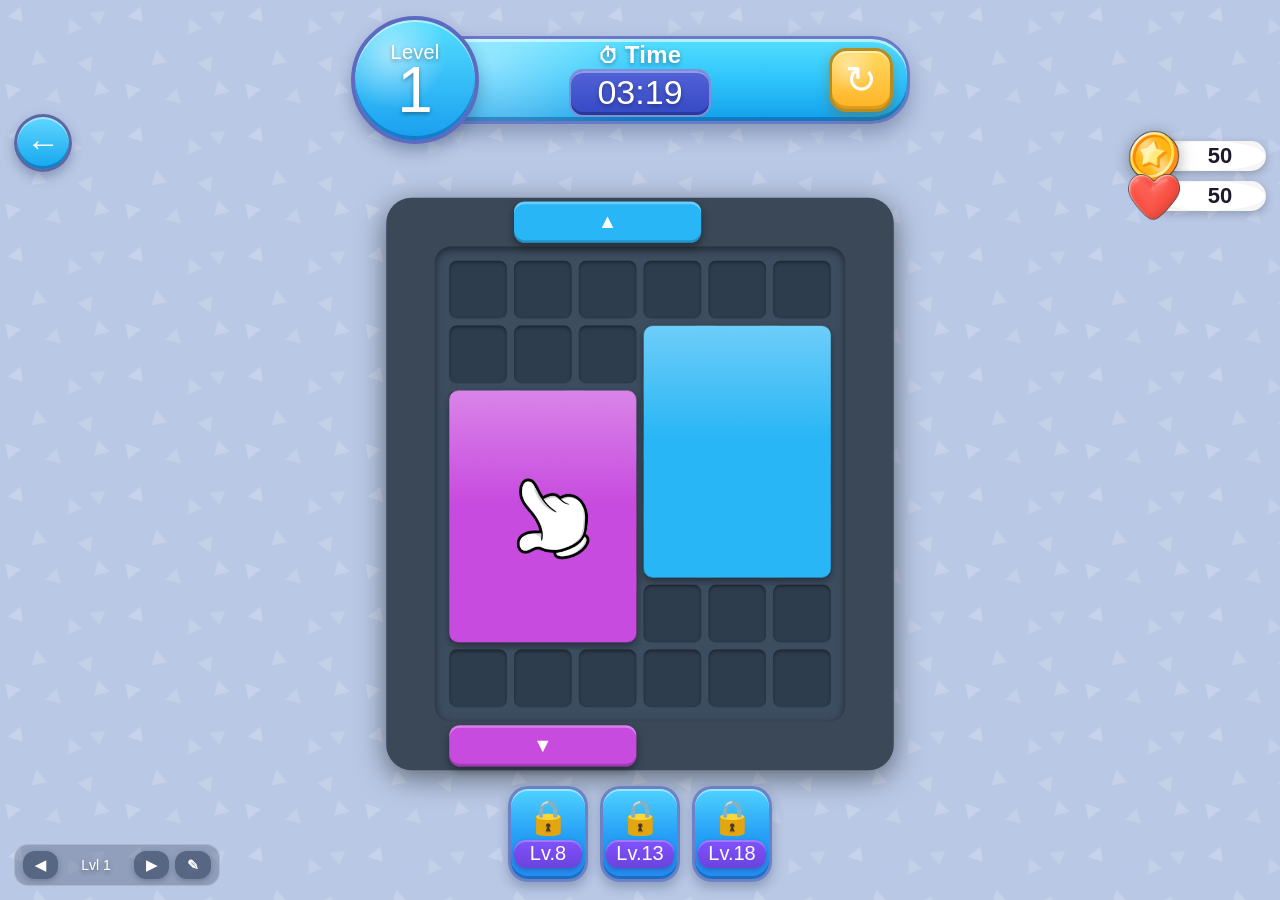
==== dev/index.html @ 15283029 "deploy: df3bd06bc7477611df957b3ae8d756af1c9d17c4" ====
<!DOCTYPE html>
<html lang="ru">
<head>
  <meta charset="UTF-8">
  <meta name="viewport" content="width=device-width, initial-scale=1.0, user-scalable=no">
  <title>Puzzle</title>
  <link rel="stylesheet" href="css/game.css">
</head>
<body>
  <div id="hud-top">
    <button class="icon-btn" id="back-btn" aria-label="Back">←</button>
    <div id="hud-main">
      <div id="level-badge" aria-live="polite">
        <span class="badge-caption">Level</span>
        <span class="badge-value" id="level-value">1</span>
      </div>
      <div id="time-panel" aria-live="polite">
        <div id="time-caption">Time</div>
        <div id="time-value">03:30</div>
      </div>
      <button class="icon-btn icon-btn-restart" id="restart-btn" aria-label="Restart">↻</button>
    </div>
  </div>

  <div id="frame">
    <div id="scene">
      <div id="board"></div>
    </div>
  </div>

  <!-- Soft currency panel -->
  <div id="soft-currency">
    <img src="coin.png" class="sc-coin" alt="">
    <div class="sc-panel">
      <span id="sc-value">50</span>
    </div>
  </div>

  <div id="hearts">
    <img src="heart.png" class="heart-heart" alt="">
    <div class="heart-panel">
      <span id="heart-value">50</span>
    </div>
  </div>

  <!-- Debug level nav (moved to bottom-left) -->
  <div id="level-nav" aria-label="Level debug switcher">
    <button class="nav-btn" id="prev-btn">◀</button>
    <span id="level-label">Lvl 1</span>
    <button class="nav-btn" id="next-btn">▶</button>
    <button class="nav-btn" id="editor-btn" title="Level Builder">✎</button>
  </div>

  <div id="boosters-bar" aria-label="Boosters">
    <button class="booster-btn" id="booster-freeze" aria-label="Booster locked level 8">
      <span class="booster-icon">🔒</span>
      <span class="booster-lvl">Lv.8</span>
    </button>
    <button class="booster-btn" id="booster-dynamite" aria-label="Booster locked level 13">
      <span class="booster-icon">🔒</span>
      <span class="booster-lvl">Lv.13</span>
    </button>
    <button class="booster-btn" id="booster-blackhole" aria-label="Booster locked level 18">
      <span class="booster-icon">🔒</span>
      <span class="booster-lvl">Lv.18</span>
    </button>
  </div>

  <!-- Fade overlay -->
  <div id="fade-overlay"></div>
  <img id="tutorial-hand" src="tutor_hand.png" alt="" />
  <div id="start-overlay" style="display:none;">
    <div id="start-card">
      <h2 id="start-title">Booster Unlocked!</h2>
      <div id="unlock-figure-wrap">
        <div id="unlock-burst"></div>
        <canvas id="unlock-canvas"></canvas>
        <div id="unlock-fig-arrow">↕</div>
      </div>
      <p id="start-subtitle">You have unlocked the <b>Arrow Block!</b></p>
      <p id="start-desc">Moves only in the given direction!</p>
      <button class="nav-btn" id="start-btn">CONTINUE</button>
    </div>
  </div>
  <div id="out-time-overlay" style="display:none;" aria-hidden="true">
    <div id="out-time-modal">
      <div class="out-time-title">Out of Time!</div>
      <div class="out-time-placeholder">тут будет отправка на гейм овер скрин</div>
      <button id="out-time-reward" class="out-time-cta">+60 сек(рв)</button>
      <button id="out-time-soft" class="out-time-cta"></button>
      <button id="out-time-restart" class="out-time-cta">Restart</button>
    </div>
  </div>
  <div id="booster-reward-overlay" style="display:none;" aria-hidden="true">
    <div id="booster-reward-modal">
      <div class="booster-reward-title">Need more booster!</div>
      <button id="booster-reward-close" class="booster-reward-close" aria-label="Close">×</button>
      <div class="booster-reward-card">
        <div id="booster-reward-icon" class="booster-reward-icon">❄️</div>
        <div class="booster-reward-count">1x</div>
      </div>
      <button id="booster-reward-watch" class="booster-reward-watch">Refill <span class="booster-reward-watch-icon">▸</span></button>
    </div>
  </div>
  <div id="quit-overlay" style="display:none;" aria-hidden="true">
    <div id="quit-modal">
      <div class="quit-title">QUIT LEVEL?</div>
      <div class="quit-panel">
        <img src="heart_broken.png" class="" width="60%" height="auto">
        <div class="quit-warning">You will lose a life!</div>
      </div>
        <button id="quit-quit" class="quit-quit">QUIT</button>
      <button id="quit-close" class="quit-close"><img src="btn_close.png" width="56px" height="56px"/></button>
    </div>
  </div>

  <!-- Booster tutorial overlay -->
  <div id="booster-tutorial" style="display:none;" aria-hidden="true">
    <div id="booster-spotlight"></div>
    <button id="booster-tutorial-btn" class="booster-btn">
      <span class="booster-icon">🔒</span>
      <span class="booster-lvl">Lv.8</span>
    </button>
  </div>

  <!-- Dynamite booster tutorial overlay -->
  <div id="dynamite-tutorial" style="display:none;" aria-hidden="true">
    <div id="dynamite-spotlight"></div>
    <button id="dynamite-tutorial-btn" class="booster-btn">
      <span class="booster-icon">🔒</span>
      <span class="booster-lvl">Lv.13</span>
    </button>
  </div>

  <!-- Black Hole booster tutorial overlay -->
  <div id="blackhole-tutorial" style="display:none;" aria-hidden="true">
    <div id="blackhole-spotlight"></div>
    <button id="blackhole-tutorial-btn" class="booster-btn">
      <span class="booster-icon">🔒</span>
      <span class="booster-lvl">Lv.18</span>
    </button>
  </div>

  <script src="js/constants.js"></script>
  <script src="levels/level1.js"></script>
  <script src="levels/level2.js"></script>
  <script src="levels/level3.js"></script>
  <script src="levels/level4.js"></script>
  <script src="levels/level5.js"></script>
  <script src="levels/level6.js"></script>
  <script src="levels/level7.js"></script>
  <script src="levels/level8.js"></script>
  <script src="levels/level9.js"></script>
  <script src="levels/level10.js"></script>
  <script src="levels/level11.js"></script>
  <script src="levels/level12.js"></script>
  <script src="levels/level13.js"></script>
  <script src="levels/level14.js"></script>
  <script src="levels/level15.js"></script>
  <script src="levels/level16.js"></script>
  <script src="levels/level17.js"></script>
  <script src="levels/level18.js"></script>
  <script src="levels/level19.js"></script>
  <script src="levels/level20.js"></script>
  <script src="levels/level21.js"></script>
  <script src="levels/level22.js"></script>
  <script src="levels/level23.js"></script>
  <script src="levels/level24.js"></script>
  <script src="levels/level25.js"></script>
  <script src="levels/level26.js"></script>
  <script src="levels/level27.js"></script>
  <script src="levels/level28.js"></script>
  <script src="levels/level29.js"></script>
  <script src="levels/level30.js"></script>
  <script src="levels/level31.js"></script>
  <script src="levels/level32.js"></script>
  <script src="js/sounds.js"></script>
  <script src="js/engine.js"></script>
  <script src="js/main.js"></script>
</body>
</html>
---- dev/css/game.css ----
* { margin: 0; padding: 0; box-sizing: border-box; }

@font-face {
  font-family: Fedoka;
  src: url(../Fredoka-Medium.ttf);
}

body {
  overflow: hidden;
  width: 100vw;
  height: 100dvh;
  background-color: #b9c8e5;
  background-image: url("data:image/svg+xml,%3Csvg xmlns='http://www.w3.org/2000/svg' width='120' height='120'%3E%3Cpolygon points='18,6 10,20 26,20' fill='rgba(255,255,255,0.2)' transform='rotate(20,18,13)'/%3E%3Cpolygon points='72,18 64,32 80,32' fill='rgba(255,255,255,0.15)' transform='rotate(-25,72,25)'/%3E%3Cpolygon points='100,8 92,22 108,22' fill='rgba(255,255,255,0.12)' transform='rotate(50,100,15)'/%3E%3Cpolygon points='38,50 30,64 46,64' fill='rgba(255,255,255,0.18)' transform='rotate(-10,38,57)'/%3E%3Cpolygon points='88,55 80,69 96,69' fill='rgba(255,255,255,0.16)' transform='rotate(35,88,62)'/%3E%3Cpolygon points='10,82 2,96 18,96' fill='rgba(255,255,255,0.2)' transform='rotate(-40,10,89)'/%3E%3Cpolygon points='55,88 47,102 63,102' fill='rgba(255,255,255,0.14)' transform='rotate(15,55,95)'/%3E%3Cpolygon points='100,80 92,94 108,94' fill='rgba(255,255,255,0.18)' transform='rotate(-15,100,87)'/%3E%3C/svg%3E");
  background-size: 120px 120px;
  font-family: 'Arial Black', Impact, sans-serif;
}

/* ── top HUD ──────────────────────────────────────────────────────────── */
#hud-top {
  position: fixed;
  top: calc(max(12px, env(safe-area-inset-top)) + 20px);
  left: 0;
  right: 0;
  z-index: 10000;
  display: flex;
  align-items: center;
  justify-content: center;
  padding: 0 10px;
}
#hud-main {
  width: min(460px, calc(100vw - 40px));
  min-height: clamp(70px, 10.8vw, 88px);
  border-radius: clamp(26px, 4.8vw, 38px);
  border: 3px solid #6b79c6;
  background:
    radial-gradient(circle at 22% 28%, rgba(255,255,255,0.42) 0, rgba(255,255,255,0) 36%),
    linear-gradient(180deg, #54deff 0%, #2ec4fb 50%, #129fe9 100%);
  box-shadow:
    inset 0 3px 0 rgba(255,255,255,0.56),
    inset 0 -4px 0 rgba(12,76,146,0.46),
    0 10px 20px rgba(36,54,95,0.33);
  padding: 8px clamp(10px, 2vw, 14px) 8px clamp(92px, 16vw, 118px);
  display: flex;
  align-items: center;
  justify-content: flex-end;
  position: relative;
  overflow: visible;
}
#level-badge {
  position: absolute;
  left: clamp(-22px, -4vw, -14px);
  top: 50%;
  transform: translateY(-50%);
  width: clamp(98px, 17vw, 128px);
  height: clamp(98px, 17vw, 128px);
  border-radius: 50%;
  border: 4px solid #5e6ac0;
  background:
    radial-gradient(circle at 30% 28%, rgba(255,255,255,0.5) 0, rgba(255,255,255,0) 46%),
    linear-gradient(180deg, #54deff 0%, #199ef0 100%);
  box-shadow:
    inset 0 2px 0 rgba(255,255,255,0.5),
    inset 0 -4px 0 rgba(12,73,139,0.4),
    0 8px 16px rgba(34,56,94,0.32);
  color: #fff;
  display: flex;
  flex-direction: column;
  align-items: center;
  justify-content: center;
  text-shadow: 0 2px 4px rgba(0,0,0,0.35);
}
.badge-caption {
  font-size: clamp(14px, 2.2vw, 20px);
  line-height: 1;
  letter-spacing: 0.2px;
}
.badge-value {
  font-size: clamp(44px, 7.8vw, 64px);
  line-height: 0.88;
}
#time-panel {
  position: absolute;
  left: 50%;
  top: 50%;
  transform: translate(-50%, -50%);
  display: flex;
  flex-direction: column;
  align-items: center;
  gap: 2px;
  color: #fff;
  text-shadow: 0 2px 4px rgba(0,0,0,0.35);
}
#time-caption {
  font-size: clamp(15px, 2.6vw, 24px);
  font-weight: 900;
  line-height: 1;
  letter-spacing: 0.3px;
}
#time-caption::before {
  content: "⏱ ";
  font-size: 0.85em;
}
#time-value {
  font-size: clamp(22px, 4.2vw, 34px);
  line-height: 1;
  min-width: clamp(102px, 18vw, 142px);
  text-align: center;
  padding: 4px 12px 6px;
  border-radius: 14px;
  border: 2px solid rgba(126, 148, 216, 0.95);
  background: linear-gradient(180deg, #5363d8 0%, #3549c4 100%);
  box-shadow:
    inset 0 2px 0 rgba(255,255,255,0.36),
    inset 0 -3px 0 rgba(26, 36, 102, 0.46);
}
.icon-btn {
  width: clamp(46px, 8vw, 58px);
  height: clamp(46px, 8vw, 58px);
  border: 3px solid rgba(95, 99, 160, 0.95);
  border-radius: 50%;
  background: linear-gradient(180deg, #5fd6ff 0%, #15a7ee 100%);
  color: #fff;
  font-size: clamp(24px, 4.6vw, 34px);
  line-height: 1;
  cursor: pointer;
  box-shadow:
    inset 0 2px 0 rgba(255,255,255,0.45),
    inset 0 -3px 0 rgba(9,72,138,0.42),
    0 5px 12px rgba(34,56,94,0.34);
}
.icon-btn-restart {
  border-radius: 18px;
  width: clamp(50px, 8.2vw, 64px);
  height: clamp(50px, 8.2vw, 64px);
  font-size: clamp(28px, 4.6vw, 38px);
  border-color: #b88c1e;
  background:
    radial-gradient(circle at 30% 26%, rgba(255,255,255,0.42) 0, rgba(255,255,255,0) 45%),
    linear-gradient(180deg, #ffd95f 0%, #ffb425 100%);
  box-shadow:
    inset 0 2px 0 rgba(255,255,255,0.5),
    inset 0 -3px 0 rgba(179,121,18,0.45),
    0 5px 12px rgba(128,91,18,0.35);
}
.icon-btn:active { transform: scale(0.95); }
#back-btn {
  position: fixed;
  left: clamp(8px, 2vw, 16px);
  top: calc(max(10px, env(safe-area-inset-top)) + 20px + clamp(68px, 10vw, 84px));
}

/* ── рамка вокруг доски ───────────────────────────────────────────────── */
#frame {
  position: fixed;
  top: 55%;
  left: 50vw;
  transform: translate(-50%, -50%);
  background: #3a4858;
  border-radius: 28px;
  box-shadow: 0 8px 32px rgba(0,0,0,0.5);
}

/* ── доска ────────────────────────────────────────────────────────────── */
#scene { position: relative; }

#board {
  display: grid;
  grid-template-columns: repeat(6, 64px);
  grid-template-rows:    repeat(7, 64px);
  gap: 8px;
  padding: 16px;
  background: #3d4d60;
  border-radius: 18px;
  box-shadow: inset 0 3px 10px rgba(0,0,0,0.5);
}

.board-cell {
  background: #2e3d4e;
  border-radius: 8px;
  box-shadow: inset 0 2px 4px rgba(0,0,0,0.4);
}

/* ── стенки ───────────────────────────────────────────────────────────── */
.wall {
  position: absolute;
  display: flex;
  align-items: center;
  justify-content: center;
  border-radius: 12px;
  color: white;
  font-size: 22px;
  z-index: 30;
  box-shadow: 0 4px 10px rgba(0,0,0,0.4),
              inset 0 3px 0 rgba(255,255,255,0.3),
              inset 0 -3px 0 rgba(0,0,0,0.2);
  pointer-events: none;
  user-select: none;
}

.wall.green  { background: #4caf50; }
.wall.cyan   { background: #29b6f6; }
.wall.purple { background: #c84bdf; }
.wall.orange { background: #ff9800; }
.wall.blue   { background: #1e88e5; }
.wall.yellow { background: #ffc107; }
.wall.red    { background: #f44336; }
.wall.pink   { background: #ff5fa2; }
.wall { transition: transform 0.12s, filter 0.12s, box-shadow 0.12s; }

@keyframes shake {
  0%,100% { transform: translateX(0); }
  20%     { transform: translateX(-7px); }
  40%     { transform: translateX(7px); }
  65%     { transform: translateX(-4px); }
  85%     { transform: translateX(4px); }
}
.figure.shake { animation: shake 0.35s ease; }

@keyframes screen-shake {
  0%,100% { transform: translate(0, 0) rotate(0deg); }
  15%     { transform: translate(-6px, -4px) rotate(-0.6deg); }
  30%     { transform: translate(6px, 3px) rotate(0.6deg); }
  45%     { transform: translate(-5px, 5px) rotate(-0.4deg); }
  60%     { transform: translate(5px, -3px) rotate(0.4deg); }
  75%     { transform: translate(-3px, 2px) rotate(-0.2deg); }
  90%     { transform: translate(3px, -2px) rotate(0.2deg); }
}
body.explosion-shake { animation: screen-shake 0.38s ease; }

@keyframes jelly {
  0%   { transform: scale(1,    1   ); }
  18%  { transform: scale(1.13, 0.87); }
  38%  { transform: scale(0.9,  1.11); }
  56%  { transform: scale(1.07, 0.94); }
  72%  { transform: scale(0.97, 1.03); }
  86%  { transform: scale(1.02, 0.99); }
  100% { transform: scale(1,    1   ); }
}
.figure.jelly {
  animation: jelly 0.48s cubic-bezier(.36,.07,.19,.97);
  transform-origin: center bottom;
}

/* ── фигуры ───────────────────────────────────────────────────────────── */
.figure {
  position: absolute;
  cursor: grab;
  z-index: 10;
  user-select: none;
  touch-action: none;
  transition: transform 0.12s ease-out, filter 0.12s ease-out;
}
.figure.dragging {
  cursor: grabbing;
  z-index: 20;
  transform: scale(1.07) translateY(-6px);
  transition: left 0.07s ease-out, top 0.07s ease-out,
              transform 0.12s ease-out, filter 0.12s ease-out;
}
.figure.returning {
  transition: left 0.2s cubic-bezier(.25,.8,.25,1),
              top  0.2s cubic-bezier(.25,.8,.25,1),
              transform 0.12s ease-out, filter 0.12s ease-out;
}
@keyframes outlineBreak {
  0% { transform: scale(1.04); }
  45% { transform: scale(1.14); }
  100% { transform: scale(1); }
}
.figure.outline-break {
  animation: outlineBreak 0.3s ease-out;
}
.figure canvas {
  position: absolute;
  top: 0; left: 0;
  pointer-events: none;
}

/* ── внутренние серые блоки (неперетаскиваемые) ─────────────────────── */
.blocker {
  position: absolute;
  z-index: 7;
  pointer-events: none;
  user-select: none;
}
.blocker canvas {
  position: absolute;
  top: 0;
  left: 0;
  pointer-events: none;
  filter: saturate(0.2) brightness(0.9);
}
.figure-arrow {
  position: absolute;
  inset: 0;
  display: flex;
  align-items: center;
  justify-content: center;
  color: rgba(255,255,255,0.9);
  font-family: 'Arial Black', Impact, sans-serif;
  font-size: 52px;
  line-height: 1;
  text-shadow: 0 2px 8px rgba(0,0,0,0.35);
  pointer-events: none;
  z-index: 1;
}

/* ── призрак на сетке ────────────────────────────────────────────────── */
#ghost {
  position: absolute;
  z-index: 5;
  pointer-events: none;
  transition: left 0.05s ease-out, top 0.05s ease-out;
}
#ghost canvas {
  position: absolute;
  top: 0; left: 0;
}

/* ── fade overlay ────────────────────────────────────────────────────── */
#fade-overlay {
  position: fixed;
  inset: 0;
  background: #000;
  z-index: 99999;
  pointer-events: none;
  opacity: 1;
  transition: opacity 0.35s ease;
}
#tutorial-hand {
  position: fixed;
  left: 0;
  top: 0;
  width: 84px;
  height: auto;
  pointer-events: none;
  z-index: 9000;
  opacity: 0;
  display: none;
  transform: translate(0, 0);
  transition: opacity 0.22s ease;
}
#start-overlay {
  position: fixed;
  inset: 0;
  display: none;
  align-items: center;
  justify-content: center;
  background: rgba(0,0,0,0.86);
  z-index: 99998;
  opacity: 0;
  transition: opacity 0.3s ease;
}
#start-card {
  width: min(92vw, 430px);
  text-align: center;
  color: #fff;
  font-family: 'Arial Black', Impact, sans-serif;
  position: relative;
  padding: 24px 18px 28px;
}
#start-title {
  margin: 0 0 14px 0;
  font-size: clamp(34px, 7.5vw, 50px);
  line-height: 0.95;
  letter-spacing: 1px;
  color: #f6f7ff;
  text-shadow:
    0 0 0 #1f2fd9,
    0 4px 0 #2434e7,
    0 0 12px rgba(80,94,255,0.75);
}
#unlock-figure-wrap {
  position: relative;
  display: inline-flex;
  align-items: center;
  justify-content: center;
  margin: 0 auto 14px;
}
#unlock-burst {
  position: absolute;
  left: 50%;
  top: 50%;
  transform: translate(-50%, -50%);
  width: 260px;
  height: 260px;
  border-radius: 50%;
  background:
    radial-gradient(circle, rgba(255,255,255,0.58) 0%, rgba(255,255,255,0.18) 28%, rgba(255,255,255,0) 66%),
    conic-gradient(from 0deg, rgba(255,255,255,0.42), rgba(255,255,255,0.02), rgba(255,255,255,0.36), rgba(255,255,255,0.02), rgba(255,255,255,0.42));
  filter: blur(1px);
  z-index: 0;
  pointer-events: none;
}
#unlock-canvas {
  position: relative;
  z-index: 1;
  display: block;
}
#unlock-fig-arrow {
  position: absolute;
  inset: 0;
  z-index: 2;
  display: flex;
  align-items: center;
  justify-content: center;
  font-size: 56px;
  color: rgba(255,255,255,0.9);
  text-shadow: 0 2px 8px rgba(0,0,0,0.35);
  pointer-events: none;
}
#start-subtitle {
  margin: 0 0 6px 0;
  font-size: clamp(16px, 3.4vw, 22px);
  line-height: 1.08;
}
#start-subtitle b {
  color: #2de03e;
}
#start-desc {
  margin: 0 0 16px 0;
  font-size: clamp(13px, 2.8vw, 17px);
  color: #b6aefb;
  text-shadow: 0 2px 7px rgba(123,112,255,0.55);
}
#start-overlay #start-btn {
  border: 3px solid #c28f0d;
  background: linear-gradient(180deg, #8bf913 0%, #47c80b 100%);
  color: #fff;
  box-shadow:
    inset 0 3px 0 rgba(255,255,255,0.24),
    0 5px 0 #2a8308,
    0 9px 16px rgba(0,0,0,0.45);
  font-size: clamp(20px, 4.5vw, 30px);
  padding: 8px 28px;
  border-radius: 16px;
  letter-spacing: 1px;
}
#start-overlay #start-btn:hover {
  background: linear-gradient(180deg, #97ff1f 0%, #54d711 100%);
}
#start-overlay #start-btn:active {
  transform: translateY(3px) scale(0.98);
  box-shadow:
    inset 0 3px 0 rgba(255,255,255,0.22),
    0 2px 0 #2a8308,
    0 6px 10px rgba(0,0,0,0.38);
}

#quit-overlay {
  position: fixed;
  inset: 0;
  display: none;
  flex-direction: column;
  align-items: center;
  justify-content: center;
  gap: 12px;
  padding: max(14px, env(safe-area-inset-top)) 12px max(12px, env(safe-area-inset-bottom));
  background: rgba(15, 20, 39, 0.76);
  z-index: 99997;
  opacity: 0;
  transition: opacity 0.22s ease;
}

#quit-modal {
  width: min(86vw, 350px);
  border-radius:20px;
  background:radial-gradient(#6b5cff,#5a43c6);
  color:white;
  text-align:center;
  box-shadow:0 10px 25px rgba(0,0,0,0.3);
  padding-bottom: 20px;
  border-color: #362b2b;
  border-width: 2px;
  border-style: solid;
  position: relative;
}

.quit-close {
  display: block;
  background-color: transparent;
  position: absolute;
  border: none;
  top: -24px;
  right: -24px;
}

.quit-title {
  padding:16px;
  font-size:32px;
  font-weight:bold;
  letter-spacing:1px;
  font-family: Fedoka;
  text-shadow: 2px 2px 0px #362b2b;
}

.quit-quit {
  background:linear-gradient(180deg,#ffc64d,#f0a71e);
  border:none;
  padding:14px 30px;
  border-radius:14px;
  font-weight:bold;
  font-size:24px;
  cursor:pointer;
  color:#fff;
  font-family: Fedoka;
  border-color: #362b2b;
  border-width: 2px;
  border-style: solid;
  text-shadow: 2px 2px 0px #362b2b;
}

.quit-warning {
  font-family: Fedoka;
  font-size:24px;
  margin-bottom: 20px;
  font-weight: bold;
  color:rgba(15, 20, 39, 0.76);
}

.quit-panel {
  padding: 20px;
  background-color: #9e97d6;
  border-radius: 24px;
  display: block;
  width: 80%;
  margin: auto;
  margin-bottom: 20px;
}

/* ── out of time overlay ─────────────────────────────────────────────── */
#out-time-overlay {
  position: fixed;
  inset: 0;
  display: none;
  flex-direction: column;
  align-items: center;
  justify-content: center;
  gap: 12px;
  padding: max(14px, env(safe-area-inset-top)) 12px max(12px, env(safe-area-inset-bottom));
  background: rgba(15, 20, 39, 0.76);
  z-index: 99997;
  opacity: 0;
  transition: opacity 0.22s ease;
}
#booster-reward-overlay {
  position: fixed;
  inset: 0;
  display: none;
  flex-direction: column;
  align-items: center;
  justify-content: center;
  gap: 12px;
  padding: max(14px, env(safe-area-inset-top)) 12px max(12px, env(safe-area-inset-bottom));
  background: rgba(15, 20, 39, 0.76);
  z-index: 99997;
  opacity: 0;
  transition: opacity 0.22s ease;
}
#out-time-overlay.preview-board {
  background: rgba(15, 20, 39, 0.2);
}
#out-time-overlay.preview-board #out-time-modal,
#out-time-overlay.preview-board #fail-offer {
  opacity: 0;
  transform: translateY(6px) scale(0.96);
}
#out-time-modal,
#fail-offer {
  transition: opacity 0.16s ease, transform 0.16s ease;
}
#out-time-modal {
  width: min(86vw, 350px);
  border-radius: 28px;
  border: 4px solid #a7c1ff;
  background: linear-gradient(180deg, #28c9ff 0%, #1fb9f2 100%);
  box-shadow:
    inset 0 3px 0 rgba(255,255,255,0.5),
    inset 0 -4px 0 rgba(13,95,166,0.45),
    0 18px 30px rgba(0,0,0,0.46);
  padding: 14px 12px 14px;
  position: relative;
}
#booster-reward-modal {
  width: min(88vw, 360px);
  border-radius: 34px;
  border: 4px solid #3d2f46;
  background: linear-gradient(180deg, #7ba6ff 0%, #5c8eea 100%);
  box-shadow:
    inset 0 3px 0 rgba(255,255,255,0.55),
    inset 0 -5px 0 rgba(44,74,156,0.55),
    0 18px 32px rgba(0,0,0,0.42);
  padding: 18px 16px 20px;
  position: relative;
}
.booster-reward-title {
  margin: 2px auto 14px;
  text-align: center;
  color: #f5f5f5;
  font-family: Fedoka, 'Arial Black', Impact, sans-serif;
  font-size: clamp(24px, 5.6vw, 37px);
  line-height: 0.98;
  letter-spacing: 0.02em;
  text-transform: uppercase;
  -webkit-text-stroke: 0;
  text-shadow: none;
  -webkit-font-smoothing: antialiased;
  -moz-osx-font-smoothing: grayscale;
}
.booster-reward-close {
  position: absolute;
  right: -14px;
  top: -14px;
  width: 64px;
  height: 64px;
  border-radius: 50%;
  border: 3px solid #5f2c2c;
  background: linear-gradient(180deg, #ff6c46 0%, #f24f2f 100%);
  color: #fff;
  font-family: 'Arial Black', Impact, sans-serif;
  font-size: 42px;
  line-height: 1;
  padding: 0 0 6px;
  cursor: pointer;
  box-shadow:
    inset 0 2px 0 rgba(255,255,255,0.45),
    inset 0 -3px 0 rgba(129,35,25,0.45),
    0 6px 12px rgba(0,0,0,0.32);
}
.booster-reward-card {
  border-radius: 40px;
  border: 2px solid rgba(73, 107, 177, 0.42);
  background: linear-gradient(180deg, #b9cff8 0%, #a8c3f3 100%);
  text-align: center;
  padding: 22px 10px 20px;
}
.booster-reward-icon {
  font-size: clamp(106px, 24vw, 160px);
  line-height: 1;
  text-align: center;
  filter: drop-shadow(0 4px 0 rgba(41, 63, 106, 0.4));
}
.booster-reward-count {
  margin-top: 12px;
  color: #f8f8f8;
  font-family: Fedoka, 'Arial Black', Impact, sans-serif;
  font-size: clamp(46px, 11vw, 70px);
  line-height: 0.95;
  letter-spacing: 0.01em;
  -webkit-text-stroke: 0;
  text-shadow: none;
  -webkit-font-smoothing: antialiased;
  -moz-osx-font-smoothing: grayscale;
}
.booster-reward-watch {
  width: min(68vw, 232px);
  margin: 18px auto 0;
  border-radius: 28px;
  border: 3px solid #5f317d;
  background: linear-gradient(180deg, #bb6bff 0%, #8f4bdd 100%);
  color: #fff;
  font-family: Fedoka, 'Arial Black', Impact, sans-serif;
  text-shadow: none;
  -webkit-text-stroke: 0;
  font-size: clamp(26px, 6vw, 41px);
  line-height: 1;
  padding: 13px 10px 14px;
  display: flex;
  align-items: center;
  justify-content: center;
  gap: 10px;
  cursor: pointer;
  -webkit-font-smoothing: antialiased;
  -moz-osx-font-smoothing: grayscale;
  box-shadow:
    inset 0 2px 0 rgba(255,255,255,0.45),
    inset 0 -4px 0 rgba(97,43,154,0.58),
    0 8px 14px rgba(0,0,0,0.34);
}
.booster-reward-watch-icon {
  display: inline-block;
  width: 34px;
  height: 28px;
  border-radius: 7px;
  border: 2px solid #6c4b9f;
  background: linear-gradient(180deg, #ffffff 0%, #ededed 100%);
  color: #6d4ea3;
  font-size: 23px;
  line-height: 22px;
  text-shadow: none;
  text-align: center;
}
.out-time-title {
  width: min(70vw, 250px);
  margin: -34px auto 12px;
  border-radius: 22px;
  border: 3px solid #92b2ff;
  background: linear-gradient(180deg, #48dbff 0%, #24bdf2 100%);
  text-align: center;
  color: #ffffff;
  text-shadow: 0 2px 4px rgba(0,0,0,0.35);
  font-size: clamp(24px, 6.2vw, 42px);
  padding: 8px 10px 10px;
  box-shadow:
    inset 0 2px 0 rgba(255,255,255,0.48),
    inset 0 -3px 0 rgba(20,105,178,0.45),
    0 8px 14px rgba(0,0,0,0.27);
}
.out-time-close {
  position: absolute;
  right: -10px;
  top: -10px;
  width: 44px;
  height: 44px;
  border-radius: 50%;
  border: 3px solid #f5a5b8;
  background: linear-gradient(180deg, #ff5f8d 0%, #e42f60 100%);
  color: #fff;
  font-size: 22px;
  cursor: pointer;
  box-shadow:
    inset 0 2px 0 rgba(255,255,255,0.42),
    inset 0 -3px 0 rgba(132,15,47,0.45),
    0 6px 10px rgba(0,0,0,0.3);
}
.out-time-card {
  border-radius: 20px;
  border: 3px solid #5087da;
  background: linear-gradient(180deg, #335fb2 0%, #3354a2 100%);
  box-shadow:
    inset 0 2px 0 rgba(255,255,255,0.24),
    inset 0 -2px 0 rgba(25,46,95,0.44);
  color: #fff;
  text-align: center;
  padding: 10px 8px 12px;
}
.out-time-clock {
  font-size: 58px;
  line-height: 1;
}
.out-time-plus {
  font-size: clamp(44px, 10vw, 74px);
  line-height: 0.95;
  text-shadow: 0 2px 4px rgba(0,0,0,0.36);
}
.out-time-note {
  margin-top: 4px;
  font-size: clamp(20px, 4.2vw, 28px);
  text-shadow: 0 2px 4px rgba(0,0,0,0.4);
}
.out-time-placeholder {
  color: rgba(255,255,255,0.75);
  font-size: clamp(13px, 3.4vw, 18px);
  text-align: center;
  margin: 8px 0 4px;
  font-style: italic;
}
.out-time-cta {
  width: min(66vw, 210px);
  margin: 12px auto 0;
  border-radius: 14px;
  border: 3px solid #8ec118;
  background: linear-gradient(180deg, #6bff21 0%, #31c80f 100%);
  color: #fff;
  text-shadow: 0 2px 4px rgba(0,0,0,0.35);
  font-size: clamp(26px, 5.6vw, 38px);
  line-height: 1;
  padding: 9px 8px 8px;
  display: block;
  cursor: pointer;
  box-shadow:
    inset 0 2px 0 rgba(255,255,255,0.46),
    inset 0 -3px 0 rgba(25,101,12,0.45),
    0 6px 12px rgba(0,0,0,0.3);
}
.out-time-price {
  font-size: clamp(24px, 5vw, 33px);
  color: #ff2c2c;
}
#fail-offer {
  width: min(86vw, 350px);
  border-radius: 18px;
  border: 3px solid #a79dff;
  background: linear-gradient(180deg, #a089ff 0%, #7b5eea 100%);
  box-shadow:
    inset 0 2px 0 rgba(255,255,255,0.35),
    inset 0 -3px 0 rgba(64,45,143,0.45),
    0 10px 20px rgba(0,0,0,0.35);
  padding: 10px 8px 8px;
  position: relative;
  margin-top: -2px;
}
.fail-badge {
  position: absolute;
  left: -8px;
  top: -14px;
  padding: 6px 8px;
  border-radius: 15px;
  border: 3px solid #ffd35b;
  background: #ff2c50;
  color: #fff;
  font-size: 20px;
  line-height: 0.9;
  text-align: center;
}
.fail-top {
  display: grid;
  grid-template-columns: 1fr 1.15fr;
  gap: 8px;
  margin-bottom: 8px;
}
.fail-coins,
.fail-items {
  border-radius: 14px;
  border: 2px solid rgba(165,184,255,0.88);
  background: rgba(88,68,184,0.56);
  color: #fff;
  text-align: center;
  text-shadow: 0 2px 4px rgba(0,0,0,0.32);
  font-size: clamp(20px, 4.4vw, 28px);
  padding: 8px 6px;
}
.fail-coins {
  display: flex;
  flex-direction: column;
  gap: 2px;
  justify-content: center;
}
.coin-stack {
  font-size: clamp(22px, 4.6vw, 30px);
  letter-spacing: -2px;
}
.coin-count {
  font-size: clamp(26px, 5vw, 34px);
}
.fail-items {
  display: flex;
  align-items: center;
  justify-content: center;
  gap: 6px;
}
.fail-item {
  min-width: 54px;
  border-radius: 10px;
  background: rgba(132, 115, 235, 0.5);
  padding: 6px 4px;
  font-size: clamp(17px, 3.6vw, 24px);
  line-height: 1;
}
.fail-item i {
  font-style: normal;
  display: block;
  font-size: clamp(20px, 3.8vw, 26px);
  margin-bottom: 3px;
}
.fail-bottom {
  display: grid;
  grid-template-columns: 1fr auto;
  gap: 8px;
  align-items: center;
}
.fail-label {
  color: #fff;
  font-size: clamp(30px, 6vw, 44px);
  text-shadow: 0 2px 4px rgba(0,0,0,0.33);
}
.fail-price {
  color: #fff;
  font-size: clamp(26px, 5vw, 35px);
  padding: 4px 8px 6px;
  border-radius: 10px;
  border: 2px solid #9de765;
  background: linear-gradient(180deg, #69d52b 0%, #3aaa13 100%);
  text-shadow: 0 2px 3px rgba(0,0,0,0.3);
}
.fail-free-btn {
  grid-column: 2;
  border-radius: 10px;
  border: 3px solid #f7b831;
  background: linear-gradient(180deg, #fff5da 0%, #ffe7b6 100%);
  color: #8f3f00;
  font-family: 'Arial Black', Impact, sans-serif;
  font-size: clamp(16px, 3.2vw, 20px);
  line-height: 1.04;
  padding: 7px 8px;
  cursor: pointer;
}
#hold-hint {
  margin-top: 6px;
  color: #fff;
  font-size: clamp(18px, 4.3vw, 30px);
  text-shadow: 0 2px 5px rgba(0,0,0,0.5);
  opacity: 0.96;
  user-select: none;
  letter-spacing: 0.2px;
}

@media (max-width: 420px) {
  #out-time-overlay {
    gap: 10px;
  }
  #out-time-modal,
  #fail-offer,
  #booster-reward-modal {
    width: calc(100vw - 24px);
  }
  .out-time-title {
    width: min(76vw, 236px);
  }
}

/* ── soft currency panel ─────────────────────────────────────────────── */
#soft-currency {
  position: fixed;
  top: calc(max(10px, env(safe-area-inset-top)) + 20px + clamp(74px, 11vw, 90px) + 10px);
  right: clamp(8px, 1.8vw, 14px);
  z-index: 10001;
  display: flex;
  align-items: center;
}
.sc-coin {
  width: clamp(40px, 7vw, 52px);
  height: clamp(40px, 7vw, 52px);
  position: relative;
  z-index: 2;
  margin-right: clamp(-26px, -4.5vw, -20px);
  filter: drop-shadow(0 3px 8px rgba(0,0,0,0.35));
  pointer-events: none;
  flex-shrink: 0;
}
.sc-panel {
  display: flex;
  align-items: center;
  gap: 4px;
  background-image: url('../core_universal_back.png');
  background-size: 100% 100%;
  background-color: #f5f5f5;
  border-radius: 24px;
  padding: 4px 4px 4px clamp(18px, 3.2vw, 24px);
  min-width: clamp(88px, 16vw, 112px);
  box-shadow: 0 3px 10px rgba(0,0,0,0.22);
}
#sc-value {
  font-family: 'Arial Black', Impact, sans-serif;
  font-size: clamp(16px, 3vw, 22px);
  font-weight: 900;
  color: #1a1a2e;
  line-height: 1;
  flex: 1;
  text-align: center;
}
#sc-add-btn {
  width: clamp(30px, 5.5vw, 40px);
  height: clamp(30px, 5.5vw, 40px);
  border: none;
  background: none;
  padding: 0;
  cursor: pointer;
  flex-shrink: 0;
  display: flex;
  align-items: center;
  justify-content: center;
}
#sc-add-btn img {
  width: 100%;
  height: 100%;
  display: block;
}
#sc-add-btn:active { transform: scale(0.92); }

/* ── hearts ─────────────────────────────────────────────── */
#hearts {
  position: fixed;
  top: calc(max(10px, env(safe-area-inset-top)) + 60px + clamp(74px, 11vw, 90px) + 10px);
  right: clamp(8px, 1.8vw, 14px);
  z-index: 10001;
  display: flex;
  align-items: center;
}
.heart-heart {
  width: clamp(40px, 7vw, 52px);
  height: clamp(40px, 7vw, 52px);
  position: relative;
  z-index: 2;
  margin-right: clamp(-26px, -4.5vw, -20px);
  pointer-events: none;
  flex-shrink: 0;
}
.heart-panel {
  display: flex;
  align-items: center;
  gap: 4px;
  background-image: url('../core_universal_back.png');
  background-size: 100% 100%;
  background-color: #f5f5f5;
  border-radius: 24px;
  padding: 4px 4px 4px clamp(18px, 3.2vw, 24px);
  min-width: clamp(88px, 16vw, 112px);
  box-shadow: 0 3px 10px rgba(0,0,0,0.22);
}
#heart-value {
  font-family: 'Arial Black', Impact, sans-serif;
  font-size: clamp(16px, 3vw, 22px);
  font-weight: 900;
  color: #1a1a2e;
  line-height: 1;
  flex: 1;
  text-align: center;
}

/* ── level nav (debug, bottom-left) ─────────────────────────────────── */
#level-nav {
  position: fixed;
  bottom: max(14px, env(safe-area-inset-bottom));
  left: max(10px, env(safe-area-inset-left));
  display: flex;
  align-items: center;
  gap: 6px;
  z-index: 10001;
  padding: 6px 8px;
  border-radius: 14px;
  background: rgba(31, 44, 76, 0.26);
  border: 1px solid rgba(255,255,255,0.24);
}
#level-label {
  font-size: 14px;
  color: #fff;
  text-shadow: 0 2px 4px rgba(0,0,0,0.38);
  min-width: 64px;
  text-align: center;
}
.nav-btn {
  font-size: 14px;
  font-weight: 900;
  color: #fff;
  background: rgba(16, 31, 62, 0.45);
  border: none;
  border-radius: 12px;
  padding: 6px 12px;
  cursor: pointer;
  box-shadow: 0 2px 6px rgba(0,0,0,0.22);
  transition: background 0.12s, transform 0.1s;
  user-select: none;
}
.nav-btn:hover  { background: rgba(16, 31, 62, 0.64); }
.nav-btn:active { transform: scale(0.93); }

/* ── boosters ────────────────────────────────────────────────────────── */
#boosters-bar {
  position: fixed;
  left: 50%;
  bottom: max(18px, env(safe-area-inset-bottom));
  transform: translateX(-50%);
  z-index: 10001;
  display: flex;
  align-items: flex-end;
  justify-content: center;
  gap: 12px;
}
.booster-btn {
  width: clamp(62px, 10.5vw, 80px);
  height: clamp(76px, 13.4vw, 96px);
  border: 3px solid rgba(111, 127, 196, 0.96);
  border-radius: 20px;
  background: linear-gradient(180deg, #4ed2ff 0%, #269ff6 52%, #238cf0 100%);
  color: #fff;
  display: flex;
  flex-direction: column;
  align-items: center;
  justify-content: center;
  gap: 6px;
  cursor: pointer;
  box-shadow:
    inset 0 2px 0 rgba(255,255,255,0.45),
    inset 0 -3px 0 rgba(17,68,131,0.42),
    0 5px 12px rgba(34,56,94,0.32);
}
.booster-icon {
  font-size: clamp(26px, 4.5vw, 34px);
  line-height: 1;
}
.booster-lvl {
  font-size: clamp(14px, 2.7vw, 20px);
  line-height: 1;
  min-width: clamp(54px, 8.4vw, 68px);
  text-align: center;
  padding: 3px 8px 5px;
  border-radius: 12px;
  background: linear-gradient(180deg, #8152ff 0%, #6b43dc 100%);
  box-shadow:
    inset 0 2px 0 rgba(255,255,255,0.24),
    0 2px 5px rgba(48,22,112,0.36);
}
.booster-btn:active {
  transform: translateY(1px) scale(0.98);
}

@media (max-width: 680px) {
  #hud-main {
    width: calc(100vw - 32px);
    min-height: 66px;
    padding: 7px 8px 7px 78px;
  }
  #level-badge {
    width: 90px;
    height: 90px;
    left: -14px;
  }
  .badge-caption { font-size: 13px; }
  .badge-value { font-size: 40px; }
  #time-panel {
    gap: 2px;
  }
  #time-caption { font-size: 15px; }
  #time-value {
    font-size: 22px;
    min-width: 102px;
    padding: 4px 8px 5px;
  }
  .icon-btn {
    width: 42px;
    height: 42px;
    font-size: 22px;
  }
  .icon-btn-restart {
    width: 46px;
    height: 46px;
    font-size: 24px;
    border-radius: 14px;
  }
  #back-btn { top: calc(max(12px, env(safe-area-inset-top)) + 20px + 74px); }
  #soft-currency {
    top: calc(max(12px, env(safe-area-inset-top)) + 20px + 74px + 8px);
    right: 8px;
  }
  #level-nav {
    gap: 5px;
    padding: 4px 6px;
  }
  #level-label {
    min-width: 44px;
    font-size: 12px;
  }
  .nav-btn {
    padding: 4px 8px;
    font-size: 12px;
  }
  #boosters-bar {
    gap: 10px;
  }
  .booster-btn {
    width: 62px;
    height: 76px;
    border-radius: 16px;
  }
  .booster-icon { font-size: 24px; }
  .booster-lvl {
    min-width: 52px;
    font-size: 13px;
    border-radius: 9px;
    padding: 3px 6px 4px;
  }
}

@media (min-width: 900px) {
  #hud-top {
    top: calc(max(16px, env(safe-area-inset-top)) + 20px);
  }
  #hud-main {
    width: min(540px, calc(100vw - 200px));
  }
  #back-btn {
    left: max(14px, env(safe-area-inset-left));
  }
  #soft-currency {
    right: max(14px, env(safe-area-inset-right));
  }
  #level-nav {
    left: max(14px, env(safe-area-inset-left));
  }
}

@media (max-width: 420px) {
  #hud-main {
    min-height: 62px;
    padding-left: 72px;
  }
  #level-badge {
    width: 84px;
    height: 84px;
    left: -12px;
  }
  .badge-caption { font-size: 12px; }
  .badge-value { font-size: 36px; }
  #time-caption { font-size: 14px; }
  #time-value {
    font-size: 20px;
    min-width: 96px;
    border-radius: 14px;
    padding: 3px 8px 4px;
  }
  .icon-btn-restart {
    width: 42px;
    height: 42px;
    font-size: 22px;
  }
}

/* ── booster tutorial overlay ─────────────────────────────────────────── */
#booster-tutorial {
  position: fixed;
  inset: 0;
  z-index: 10500;
  background: transparent;
  opacity: 0;
  transition: opacity 0.28s ease;
  pointer-events: all;
}
#booster-spotlight {
  position: fixed;
  border-radius: 22px;
  box-shadow: 0 0 0 9999px rgba(0,0,0,0.76);
  pointer-events: none;
  z-index: 10501;
}
#booster-tutorial-btn {
  position: fixed;
  z-index: 10502;
  cursor: pointer;
}

/* ── booster unlocked state ───────────────────────────────────────────── */
.booster-btn.unlocked {
  background: linear-gradient(180deg, #6de4ff 0%, #1ab8f5 52%, #0ea0e0 100%);
  border-color: rgba(80, 175, 220, 0.96);
}
.booster-btn.unlocked .booster-lvl {
  background: linear-gradient(180deg, #ff6635 0%, #e8400a 100%);
  font-size: clamp(18px, 3.6vw, 24px);
  min-width: 0;
  padding: 3px 10px 5px;
  border-radius: 10px;
  box-shadow:
    inset 0 2px 0 rgba(255,255,255,0.28),
    0 2px 5px rgba(160,40,0,0.36);
}

/* ── booster shatter / appear animations ─────────────────────────────── */
@keyframes boosterShatter {
  0%   { transform: scale(1); opacity: 1; }
  18%  { transform: scale(1.22) rotate(5deg); filter: brightness(1.6); opacity: 1; }
  42%  { transform: scale(0.76) rotate(-13deg) translateY(6px); opacity: 0.8; }
  65%  { transform: scale(0.42) rotate(12deg); opacity: 0.35; }
  100% { transform: scale(0) rotate(32deg); opacity: 0; }
}
@keyframes boosterAppear {
  0%   { transform: scale(0) rotate(-22deg); opacity: 0; }
  55%  { transform: scale(1.22) rotate(4deg); opacity: 1; }
  78%  { transform: scale(0.92) rotate(-1deg); }
  100% { transform: scale(1) rotate(0deg); opacity: 1; }
}
.booster-btn.shatter-out {
  animation: boosterShatter 0.44s ease-in forwards;
  pointer-events: none;
}
.booster-btn.appear-in {
  animation: boosterAppear 0.48s cubic-bezier(.22,.61,.36,1) forwards;
}

/* ── Booster depleted state ───────────────────────────────────────────── */
.booster-btn.depleted {
  opacity: 0.42;
  filter: grayscale(0.72) brightness(0.78);
  cursor: default;
}

/* ── Booster shake (empty tap) ────────────────────────────────────────── */
@keyframes boosterShakeAnim {
  0%, 100% { transform: translateX(0) rotate(0deg); }
  18%  { transform: translateX(-5px) rotate(-4deg); }
  42%  { transform: translateX(5px)  rotate(4deg); }
  68%  { transform: translateX(-3px) rotate(-2deg); }
  84%  { transform: translateX(2px)  rotate(1deg); }
}
.booster-btn.booster-shake {
  animation: boosterShakeAnim 0.34s ease-in-out;
}

/* ── Dynamite selectable (free use) ──────────────────────────────────── */
@keyframes dynamiteSelectGlow {
  0%, 100% { filter: drop-shadow(0 0 5px rgba(255, 100, 0, 0.55)); }
  50%       { filter: drop-shadow(0 0 14px rgba(255, 80, 0, 0.9)) brightness(1.12); }
}
.dynamite-selectable {
  animation: dynamiteSelectGlow 0.75s ease-in-out infinite;
  cursor: crosshair !important;
}

/* ── Black Hole tutorial overlay ─────────────────────────────────────── */
#blackhole-tutorial {
  position: fixed;
  inset: 0;
  z-index: 10500;
  background: transparent;
  opacity: 0;
  transition: opacity 0.28s ease;
  pointer-events: all;
}
#blackhole-spotlight {
  position: fixed;
  border-radius: 22px;
  box-shadow: 0 0 0 9999px rgba(0,0,0,0.76);
  pointer-events: none;
  z-index: 10501;
}
#blackhole-tutorial-btn {
  position: fixed;
  z-index: 10502;
  cursor: pointer;
}

/* ── Black Hole target highlight ─────────────────────────────────────── */
@keyframes blackholeTargetGlow {
  0%, 100% { filter: drop-shadow(0 0 6px rgba(160, 0, 255, 0.6)); }
  50%       { filter: drop-shadow(0 0 18px rgba(180, 40, 255, 1)) drop-shadow(0 0 8px rgba(220, 140, 255, 0.8)) brightness(1.15); }
}
.blackhole-target {
  animation: blackholeTargetGlow 0.75s ease-in-out infinite;
  cursor: pointer !important;
}
@keyframes blackholeSelectGlow {
  0%, 100% { filter: drop-shadow(0 0 5px rgba(160, 0, 255, 0.5)); }
  50%       { filter: drop-shadow(0 0 13px rgba(180, 40, 255, 0.9)) brightness(1.1); }
}
.blackhole-selectable {
  animation: blackholeSelectGlow 0.75s ease-in-out infinite;
  cursor: crosshair !important;
}

/* ── Black Hole effect overlay ───────────────────────────────────────── */
.blackhole-overlay {
  position: fixed;
  z-index: 10600;
  width: 92px;
  height: 92px;
  border-radius: 50%;
  transform: translate(-50%, -50%) scale(0);
  pointer-events: none;
  background: radial-gradient(circle, #000000 28%, #18003a 52%, #6600bb 72%, #aa00ff 86%, transparent 100%);
  box-shadow:
    0 0 0 2px rgba(170, 0, 255, 0.65),
    0 0 24px rgba(140, 0, 220, 0.78),
    0 0 58px rgba(100, 0, 180, 0.44);
}
@keyframes blackholeRingRotate {
  from { transform: rotate(0deg); }
  to   { transform: rotate(360deg); }
}
.blackhole-ring {
  position: absolute;
  inset: -16px;
  border-radius: 50%;
  border: 6px solid transparent;
  border-top-color: rgba(230, 150, 255, 0.92);
  border-right-color: rgba(180, 60, 255, 0.72);
  animation: blackholeRingRotate 0.52s linear infinite;
}
.blackhole-ring-outer {
  position: absolute;
  inset: -26px;
  border-radius: 50%;
  border: 3px solid transparent;
  border-bottom-color: rgba(200, 100, 255, 0.55);
  border-left-color: rgba(140, 20, 255, 0.38);
  animation: blackholeRingRotate 0.92s linear infinite reverse;
}

/* ── frozen timer ─────────────────────────────────────────────────────── */
#time-value {
  transition: background 0.55s ease, border-color 0.55s ease,
              box-shadow 0.55s ease, color 0.55s ease, text-shadow 0.55s ease;
}
#time-value.frozen {
  background: linear-gradient(180deg, #4ccfff 0%, #18aaee 100%);
  border-color: rgba(160, 224, 255, 0.96);
  color: #eefcff;
  text-shadow: 0 0 10px rgba(160,235,255,0.9), 0 2px 4px rgba(0,0,0,0.28);
  animation: iceShimmer 1.6s ease-in-out infinite;
}
@keyframes iceShimmer {
  0%, 100% { box-shadow:
    inset 0 2px 0 rgba(255,255,255,0.52),
    inset 0 -3px 0 rgba(10,60,130,0.38),
    0 0 18px rgba(80,204,255,0.78),
    0 0 36px rgba(60,164,255,0.42); }
  50% { box-shadow:
    inset 0 2px 0 rgba(255,255,255,0.52),
    inset 0 -3px 0 rgba(10,60,130,0.38),
    0 0 28px rgba(100,224,255,0.96),
    0 0 54px rgba(80,184,255,0.62); }
}
#time-caption.frozen::before { content: "❄ "; }
#hud-main.frozen {
  box-shadow:
    inset 0 3px 0 rgba(255,255,255,0.56),
    inset 0 -4px 0 rgba(12,76,146,0.46),
    0 10px 20px rgba(36,54,95,0.33),
    0 0 28px rgba(80,204,255,0.55);
}

/* ── freeze world effect ──────────────────────────────────────────────── */
body   { transition: background-color 0.85s ease; }
#frame { transition: box-shadow 0.85s ease; }
#board { transition: background 0.85s ease; }
.board-cell { transition: background 0.85s ease; }

body.frozen {
  background-color: #7ac6e8;
}
#frame.frozen {
  box-shadow:
    0 8px 32px rgba(0,0,0,0.5),
    0 0 0 3px rgba(120,230,255,0.82),
    0 0 38px rgba(80,210,255,0.58),
    0 0 88px rgba(50,180,255,0.30);
}
#board.frozen {
  background: #254d70;
}
#board.frozen .board-cell {
  background: #193c54;
}

/* freeze flash on activation */
.freeze-flash {
  position: fixed;
  inset: 0;
  background: radial-gradient(ellipse at 50% 55%, rgba(200,248,255,0.55) 0%, rgba(130,215,255,0.70) 100%);
  pointer-events: none;
  z-index: 9500;
  animation: freezeFlash 0.60s ease-out forwards;
}
@keyframes freezeFlash {
  0%   { opacity: 1; }
  100% { opacity: 0; }
}

/* ice shard particles */
.ice-shard {
  position: fixed;
  pointer-events: none;
  z-index: 9500;
  border-radius: 3px;
  box-shadow: 0 0 8px rgba(100, 215, 255, 0.9);
}

/* frost shimmer overlay inside #frame */
.freeze-scene-overlay {
  position: absolute;
  inset: 0;
  border-radius: 28px;
  pointer-events: none;
  z-index: 50;
  opacity: 0;
  transition: opacity 0.85s ease;
  background:
    radial-gradient(ellipse at 18% 16%, rgba(210,246,255,0.22) 0%, transparent 36%),
    radial-gradient(ellipse at 82% 18%, rgba(185,238,255,0.15) 0%, transparent 28%),
    radial-gradient(ellipse at 55% 84%, rgba(205,242,255,0.17) 0%, transparent 30%),
    radial-gradient(ellipse at 10% 80%, rgba(195,232,255,0.12) 0%, transparent 25%),
    radial-gradient(ellipse at 50% 50%, rgba(170,228,255,0.07) 0%, transparent 55%);
  animation: freezeOverlayPulse 2.6s ease-in-out infinite;
}
.freeze-scene-overlay.active {
  opacity: 1;
}
@keyframes freezeOverlayPulse {
  0%, 100% { filter: brightness(0.97); }
  50%       { filter: brightness(1.05); }
}

/* thaw vapor on deactivation */
.thaw-vapor {
  position: fixed;
  pointer-events: none;
  z-index: 9500;
  border-radius: 50%;
  background: radial-gradient(circle, rgba(230,246,255,0.70) 0%, rgba(180,228,255,0.25) 100%);
  animation: thawVapor 1.35s ease-out forwards;
}
@keyframes thawVapor {
  0%   { transform: translateY(0)    scale(1);   opacity: 0.75; }
  100% { transform: translateY(-62px) scale(3.0); opacity: 0; }
}

/* ── Dynamite tutorial overlay ────────────────────────────────────────── */
#dynamite-tutorial {
  position: fixed;
  inset: 0;
  z-index: 10500;
  background: transparent;
  opacity: 0;
  transition: opacity 0.28s ease;
  pointer-events: all;
}
#dynamite-spotlight {
  position: fixed;
  border-radius: 22px;
  box-shadow: 0 0 0 9999px rgba(0,0,0,0.76);
  pointer-events: none;
  z-index: 10501;
}
#dynamite-tutorial-btn {
  position: fixed;
  z-index: 10502;
  cursor: pointer;
}

/* ── Dynamite target figure highlight ────────────────────────────────── */
@keyframes dynamiteGlow {
  0%, 100% {
    filter: drop-shadow(0 0 7px rgba(255, 120, 0, 0.75)) brightness(1.05);
  }
  50% {
    filter: drop-shadow(0 0 20px rgba(255, 80, 0, 1)) drop-shadow(0 0 10px rgba(255, 210, 0, 0.85)) brightness(1.18);
  }
}
.dynamite-target {
  animation: dynamiteGlow 0.7s ease-in-out infinite;
  cursor: pointer !important;
}

/* ── Dynamite overlay on figure ──────────────────────────────────────── */
@keyframes dynamiteBounceIn {
  0%   { transform: translate(-50%, -50%) scale(0) rotate(-20deg); opacity: 0; }
  60%  { transform: translate(-50%, -50%) scale(1.25) rotate(6deg); opacity: 1; }
  100% { transform: translate(-50%, -50%) scale(1) rotate(0deg);    opacity: 1; }
}
.dynamite-overlay {
  position: fixed;
  z-index: 10600;
  font-size: 56px;
  line-height: 1;
  transform: translate(-50%, -50%);
  pointer-events: none;
  filter: drop-shadow(0 4px 10px rgba(0,0,0,0.65));
  animation: dynamiteBounceIn 0.32s cubic-bezier(.22,.61,.36,1) forwards;
}

/* ── Dynamite beep ring ──────────────────────────────────────────────── */
@keyframes dynamiteBeepRing {
  0%   { transform: translate(-50%, -50%) scale(0.5); opacity: 0.95; border-width: 5px; }
  100% { transform: translate(-50%, -50%) scale(2.6); opacity: 0;    border-width: 1px; }
}
.dynamite-beep-ring {
  position: fixed;
  z-index: 10601;
  width: 72px;
  height: 72px;
  border-radius: 50%;
  border: 5px solid #ff5500;
  pointer-events: none;
  animation: dynamiteBeepRing 0.38s ease-out forwards;
}
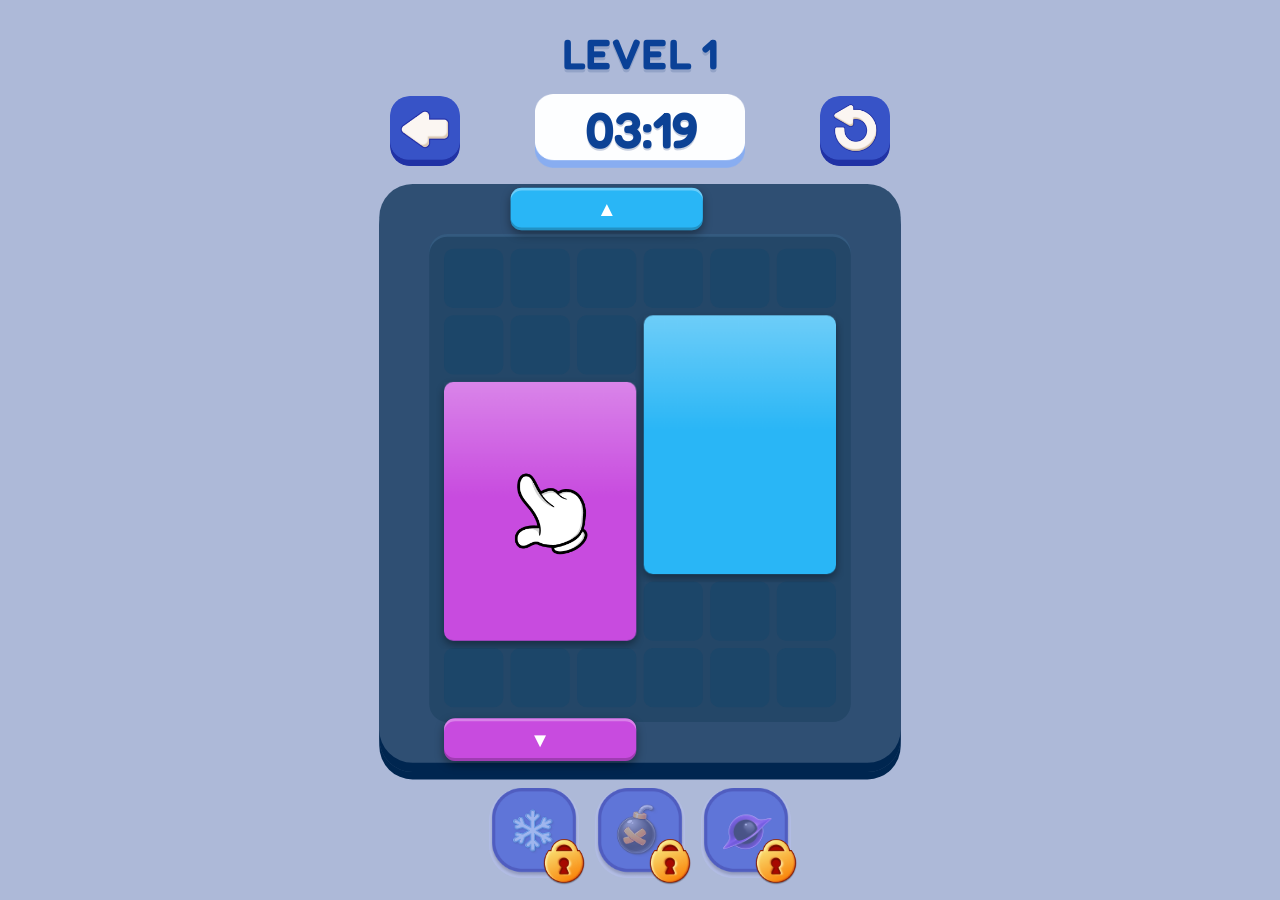
==== commit 129c6ec2: "deploy: 2966c837172e08db4b21d3948ba41daa2e341c90" ====
--- a/dev/index.html
+++ b/dev/index.html
@@ -2,23 +2,32 @@
 <html lang="ru">
 <head>
   <meta charset="UTF-8">
-  <meta name="viewport" content="width=device-width, initial-scale=1.0, user-scalable=no">
+  <meta name="viewport" content="width=device-width, initial-scale=1.0, maximum-scale=1.0, user-scalable=no, viewport-fit=cover">
+  <style>
+    html, body {
+      margin: 0;
+      width: 100%;
+      height: 100%;
+      overflow: hidden;
+      background: #b9c8e5;
+    }
+  </style>
   <title>Puzzle</title>
   <link rel="stylesheet" href="css/game.css">
 </head>
 <body>
   <div id="hud-top">
-    <button class="icon-btn" id="back-btn" aria-label="Back">←</button>
+    <div id="level-badge" aria-live="polite">
+      <span class="badge-caption">LEVEL</span>
+      <span class="badge-value" id="level-value">1</span>
+    </div>
     <div id="hud-main">
-      <div id="level-badge" aria-live="polite">
-        <span class="badge-caption">Level</span>
-        <span class="badge-value" id="level-value">1</span>
-      </div>
+      <button class="icon-btn" id="back-btn" aria-label="Back">&#x2190;&#xFE0E;</button>
       <div id="time-panel" aria-live="polite">
-        <div id="time-caption">Time</div>
+        <div id="time-caption">TIME</div>
         <div id="time-value">03:30</div>
       </div>
-      <button class="icon-btn icon-btn-restart" id="restart-btn" aria-label="Restart">↻</button>
+      <button class="icon-btn icon-btn-restart" id="restart-btn" aria-label="Restart">&#x21BB;&#xFE0E;</button>
     </div>
   </div>
 
@@ -45,24 +54,27 @@
 
   <!-- Debug level nav (moved to bottom-left) -->
   <div id="level-nav" aria-label="Level debug switcher">
-    <button class="nav-btn" id="prev-btn">◀</button>
+    <button class="nav-btn" id="prev-btn">&#x25C0;&#xFE0E;</button>
     <span id="level-label">Lvl 1</span>
-    <button class="nav-btn" id="next-btn">▶</button>
+    <button class="nav-btn" id="next-btn">&#x25B6;&#xFE0E;</button>
     <button class="nav-btn" id="editor-btn" title="Level Builder">✎</button>
   </div>
 
   <div id="boosters-bar" aria-label="Boosters">
-    <button class="booster-btn" id="booster-freeze" aria-label="Booster locked level 8">
-      <span class="booster-icon">🔒</span>
+    <button class="booster-btn booster-hud-btn" id="booster-freeze" aria-label="Booster locked level 8">
+      <span class="booster-icon"></span>
       <span class="booster-lvl">Lv.8</span>
+      <span class="booster-lock" aria-hidden="true"></span>
     </button>
-    <button class="booster-btn" id="booster-dynamite" aria-label="Booster locked level 13">
-      <span class="booster-icon">🔒</span>
+    <button class="booster-btn booster-hud-btn" id="booster-dynamite" aria-label="Booster locked level 13">
+      <span class="booster-icon"></span>
       <span class="booster-lvl">Lv.13</span>
+      <span class="booster-lock" aria-hidden="true"></span>
     </button>
-    <button class="booster-btn" id="booster-blackhole" aria-label="Booster locked level 18">
-      <span class="booster-icon">🔒</span>
+    <button class="booster-btn booster-hud-btn" id="booster-blackhole" aria-label="Booster locked level 18">
+      <span class="booster-icon"></span>
       <span class="booster-lvl">Lv.18</span>
+      <span class="booster-lock" aria-hidden="true"></span>
     </button>
   </div>
 
@@ -75,7 +87,7 @@
       <div id="unlock-figure-wrap">
         <div id="unlock-burst"></div>
         <canvas id="unlock-canvas"></canvas>
-        <div id="unlock-fig-arrow">↕</div>
+        <div id="unlock-fig-arrow">&#x2195;&#xFE0E;</div>
       </div>
       <p id="start-subtitle">You have unlocked the <b>Arrow Block!</b></p>
       <p id="start-desc">Moves only in the given direction!</p>
@@ -117,27 +129,30 @@
   <!-- Booster tutorial overlay -->
   <div id="booster-tutorial" style="display:none;" aria-hidden="true">
     <div id="booster-spotlight"></div>
-    <button id="booster-tutorial-btn" class="booster-btn">
+    <button id="booster-tutorial-btn" class="booster-btn booster-hud-btn">
       <span class="booster-icon">🔒</span>
       <span class="booster-lvl">Lv.8</span>
+      <span class="booster-lock" aria-hidden="true"></span>
     </button>
   </div>
 
   <!-- Dynamite booster tutorial overlay -->
   <div id="dynamite-tutorial" style="display:none;" aria-hidden="true">
     <div id="dynamite-spotlight"></div>
-    <button id="dynamite-tutorial-btn" class="booster-btn">
+    <button id="dynamite-tutorial-btn" class="booster-btn booster-hud-btn">
       <span class="booster-icon">🔒</span>
       <span class="booster-lvl">Lv.13</span>
+      <span class="booster-lock" aria-hidden="true"></span>
     </button>
   </div>
 
   <!-- Black Hole booster tutorial overlay -->
   <div id="blackhole-tutorial" style="display:none;" aria-hidden="true">
     <div id="blackhole-spotlight"></div>
-    <button id="blackhole-tutorial-btn" class="booster-btn">
+    <button id="blackhole-tutorial-btn" class="booster-btn booster-hud-btn">
       <span class="booster-icon">🔒</span>
       <span class="booster-lvl">Lv.18</span>
+      <span class="booster-lock" aria-hidden="true"></span>
     </button>
   </div>
 
--- a/dev/css/game.css
+++ b/dev/css/game.css
@@ -1,1564 +1,2279 @@
-* { margin: 0; padding: 0; box-sizing: border-box; }
+* {
+    margin: 0;
+    padding: 0;
+    box-sizing: border-box;
+}
 
 @font-face {
-  font-family: Fedoka;
-  src: url(../Fredoka-Medium.ttf);
+    font-family: Fedoka;
+    src: url(../Fredoka-Medium.ttf);
+}
+
+html {
+    width: 100%;
+    height: 100%;
+    min-height: 100%;
+    background-color: #b9c8e5;
 }
 
 body {
-  overflow: hidden;
-  width: 100vw;
-  height: 100dvh;
-  background-color: #b9c8e5;
-  background-image: url("data:image/svg+xml,%3Csvg xmlns='http://www.w3.org/2000/svg' width='120' height='120'%3E%3Cpolygon points='18,6 10,20 26,20' fill='rgba(255,255,255,0.2)' transform='rotate(20,18,13)'/%3E%3Cpolygon points='72,18 64,32 80,32' fill='rgba(255,255,255,0.15)' transform='rotate(-25,72,25)'/%3E%3Cpolygon points='100,8 92,22 108,22' fill='rgba(255,255,255,0.12)' transform='rotate(50,100,15)'/%3E%3Cpolygon points='38,50 30,64 46,64' fill='rgba(255,255,255,0.18)' transform='rotate(-10,38,57)'/%3E%3Cpolygon points='88,55 80,69 96,69' fill='rgba(255,255,255,0.16)' transform='rotate(35,88,62)'/%3E%3Cpolygon points='10,82 2,96 18,96' fill='rgba(255,255,255,0.2)' transform='rotate(-40,10,89)'/%3E%3Cpolygon points='55,88 47,102 63,102' fill='rgba(255,255,255,0.14)' transform='rotate(15,55,95)'/%3E%3Cpolygon points='100,80 92,94 108,94' fill='rgba(255,255,255,0.18)' transform='rotate(-15,100,87)'/%3E%3C/svg%3E");
-  background-size: 120px 120px;
-  font-family: 'Arial Black', Impact, sans-serif;
+    overflow: hidden;
+    width: 100%;
+    height: 100%;
+    min-height: 100vh;
+    min-height: 100dvh;
+    background-color: #b9c8e5;
+    background-image: url("data:image/svg+xml,%3Csvg xmlns='http://www.w3.org/2000/svg' width='120' height='120'%3E%3Cpolygon points='18,6 10,20 26,20' fill='rgba(255,255,255,0.2)' transform='rotate(20,18,13)'/%3E%3Cpolygon points='72,18 64,32 80,32' fill='rgba(255,255,255,0.15)' transform='rotate(-25,72,25)'/%3E%3Cpolygon points='100,8 92,22 108,22' fill='rgba(255,255,255,0.12)' transform='rotate(50,100,15)'/%3E%3Cpolygon points='38,50 30,64 46,64' fill='rgba(255,255,255,0.18)' transform='rotate(-10,38,57)'/%3E%3Cpolygon points='88,55 80,69 96,69' fill='rgba(255,255,255,0.16)' transform='rotate(35,88,62)'/%3E%3Cpolygon points='10,82 2,96 18,96' fill='rgba(255,255,255,0.2)' transform='rotate(-40,10,89)'/%3E%3Cpolygon points='55,88 47,102 63,102' fill='rgba(255,255,255,0.14)' transform='rotate(15,55,95)'/%3E%3Cpolygon points='100,80 92,94 108,94' fill='rgba(255,255,255,0.18)' transform='rotate(-15,100,87)'/%3E%3C/svg%3E");
+    background-size: 120px 120px;
+    font-family: 'Arial Black', Impact, sans-serif;
+}
+
+@supports (-webkit-touch-callout: none) {
+
+    html,
+    body {
+        min-height: -webkit-fill-available;
+    }
 }
 
 /* ── top HUD ──────────────────────────────────────────────────────────── */
 #hud-top {
-  position: fixed;
-  top: calc(max(12px, env(safe-area-inset-top)) + 20px);
-  left: 0;
-  right: 0;
-  z-index: 10000;
-  display: flex;
-  align-items: center;
-  justify-content: center;
-  padding: 0 10px;
-}
+    position: fixed;
+    top: calc(max(12px, env(safe-area-inset-top)) + 18px);
+    left: 0;
+    right: 0;
+    z-index: 10000;
+    display: flex;
+    flex-direction: column;
+    align-items: center;
+    justify-content: center;
+    gap: clamp(14px, 2.6vw, 18px);
+    padding: 0 16px;
+}
+
 #hud-main {
-  width: min(460px, calc(100vw - 40px));
-  min-height: clamp(70px, 10.8vw, 88px);
-  border-radius: clamp(26px, 4.8vw, 38px);
-  border: 3px solid #6b79c6;
-  background:
-    radial-gradient(circle at 22% 28%, rgba(255,255,255,0.42) 0, rgba(255,255,255,0) 36%),
-    linear-gradient(180deg, #54deff 0%, #2ec4fb 50%, #129fe9 100%);
-  box-shadow:
-    inset 0 3px 0 rgba(255,255,255,0.56),
-    inset 0 -4px 0 rgba(12,76,146,0.46),
-    0 10px 20px rgba(36,54,95,0.33);
-  padding: 8px clamp(10px, 2vw, 14px) 8px clamp(92px, 16vw, 118px);
-  display: flex;
-  align-items: center;
-  justify-content: flex-end;
-  position: relative;
-  overflow: visible;
-}
+    width: min(520px, calc(100vw - 64px));
+    min-height: clamp(58px, 9.4vw, 74px);
+    padding: 0;
+    display: flex;
+    align-items: center;
+    justify-content: center;
+    gap: clamp(14px, 5.2vw, 80px);
+    position: relative;
+}
+
 #level-badge {
-  position: absolute;
-  left: clamp(-22px, -4vw, -14px);
-  top: 50%;
-  transform: translateY(-50%);
-  width: clamp(98px, 17vw, 128px);
-  height: clamp(98px, 17vw, 128px);
-  border-radius: 50%;
-  border: 4px solid #5e6ac0;
-  background:
-    radial-gradient(circle at 30% 28%, rgba(255,255,255,0.5) 0, rgba(255,255,255,0) 46%),
-    linear-gradient(180deg, #54deff 0%, #199ef0 100%);
-  box-shadow:
-    inset 0 2px 0 rgba(255,255,255,0.5),
-    inset 0 -4px 0 rgba(12,73,139,0.4),
-    0 8px 16px rgba(34,56,94,0.32);
-  color: #fff;
-  display: flex;
-  flex-direction: column;
-  align-items: center;
-  justify-content: center;
-  text-shadow: 0 2px 4px rgba(0,0,0,0.35);
-}
+    position: static;
+    transform: none;
+    width: auto;
+    height: auto;
+    display: flex;
+    flex-direction: row;
+    align-items: center;
+    justify-content: center;
+    gap: clamp(4px, 1.2vw, 10px);
+    color: #063f98;
+    text-shadow: 0 2px 0 rgba(255, 255, 255, 0.2);
+}
+
 .badge-caption {
-  font-size: clamp(14px, 2.2vw, 20px);
-  line-height: 1;
-  letter-spacing: 0.2px;
-}
+    font-size: clamp(22px, 5.2vw, 44px);
+    font-weight: 900;
+    text-transform: uppercase;
+    line-height: 1;
+    letter-spacing: 0.4px;
+}
+
 .badge-value {
-  font-size: clamp(44px, 7.8vw, 64px);
-  line-height: 0.88;
-}
+    font-size: clamp(22px, 5.2vw, 44px);
+    font-weight: 900;
+    line-height: 1;
+}
+
 #time-panel {
-  position: absolute;
-  left: 50%;
-  top: 50%;
-  transform: translate(-50%, -50%);
-  display: flex;
-  flex-direction: column;
-  align-items: center;
-  gap: 2px;
-  color: #fff;
-  text-shadow: 0 2px 4px rgba(0,0,0,0.35);
-}
+    position: static;
+    transform: none;
+    display: flex;
+    flex-direction: row;
+    align-items: center;
+    justify-content: center;
+    color: #0042a5;
+    text-shadow: none;
+}
+
 #time-caption {
-  font-size: clamp(15px, 2.6vw, 24px);
-  font-weight: 900;
-  line-height: 1;
-  letter-spacing: 0.3px;
-}
-#time-caption::before {
-  content: "⏱ ";
-  font-size: 0.85em;
-}
+    display: none;
+}
+
 #time-value {
-  font-size: clamp(22px, 4.2vw, 34px);
-  line-height: 1;
-  min-width: clamp(102px, 18vw, 142px);
-  text-align: center;
-  padding: 4px 12px 6px;
-  border-radius: 14px;
-  border: 2px solid rgba(126, 148, 216, 0.95);
-  background: linear-gradient(180deg, #5363d8 0%, #3549c4 100%);
-  box-shadow:
-    inset 0 2px 0 rgba(255,255,255,0.36),
-    inset 0 -3px 0 rgba(26, 36, 102, 0.46);
-}
+    font-size: clamp(32px, 6.2vw, 50px);
+    font-weight: 900;
+    line-height: 1;
+    min-width: clamp(176px, 29vw, 246px);
+    text-align: center;
+    padding: clamp(10px, 1.9vw, 15px) clamp(14px, 3vw, 24px) clamp(12px, 2.1vw, 17px);
+    border-radius: clamp(14px, 2.8vw, 20px);
+    border: none;
+    background: linear-gradient(180deg, #f7f8fa 0%, #eef0f4 100%);
+    box-shadow:
+        inset 0 1px 0 rgba(255, 255, 255, 0.9),
+        0 6px 0 #7fa8ea;
+}
+
 .icon-btn {
-  width: clamp(46px, 8vw, 58px);
-  height: clamp(46px, 8vw, 58px);
-  border: 3px solid rgba(95, 99, 160, 0.95);
-  border-radius: 50%;
-  background: linear-gradient(180deg, #5fd6ff 0%, #15a7ee 100%);
-  color: #fff;
-  font-size: clamp(24px, 4.6vw, 34px);
-  line-height: 1;
-  cursor: pointer;
-  box-shadow:
-    inset 0 2px 0 rgba(255,255,255,0.45),
-    inset 0 -3px 0 rgba(9,72,138,0.42),
-    0 5px 12px rgba(34,56,94,0.34);
-}
+    width: clamp(58px, 10.8vw, 80px);
+    height: clamp(58px, 10.8vw, 80px);
+    border: none;
+    border-radius: clamp(16px, 3vw, 24px);
+    background: linear-gradient(180deg, #4368dc 0%, #2c49c4 100%);
+    color: #fff;
+    font-size: clamp(34px, 6vw, 46px);
+    font-weight: 900;
+    line-height: 1;
+    font-variant-emoji: text;
+    cursor: pointer;
+    box-shadow:
+        inset 0 1px 0 rgba(173, 193, 255, 0.56),
+        inset 0 -2px 0 rgba(23, 41, 120, 0.5),
+        0 6px 0 #1f31a2;
+}
+
 .icon-btn-restart {
-  border-radius: 18px;
-  width: clamp(50px, 8.2vw, 64px);
-  height: clamp(50px, 8.2vw, 64px);
-  font-size: clamp(28px, 4.6vw, 38px);
-  border-color: #b88c1e;
-  background:
-    radial-gradient(circle at 30% 26%, rgba(255,255,255,0.42) 0, rgba(255,255,255,0) 45%),
-    linear-gradient(180deg, #ffd95f 0%, #ffb425 100%);
-  box-shadow:
-    inset 0 2px 0 rgba(255,255,255,0.5),
-    inset 0 -3px 0 rgba(179,121,18,0.45),
-    0 5px 12px rgba(128,91,18,0.35);
-}
-.icon-btn:active { transform: scale(0.95); }
+    border-radius: clamp(16px, 3vw, 24px);
+}
+
+.icon-btn:active {
+    transform: translateY(2px);
+    box-shadow:
+        inset 0 1px 0 rgba(173, 193, 255, 0.52),
+        inset 0 -1px 0 rgba(23, 41, 120, 0.5),
+        0 3px 0 #1f31a2;
+}
+
 #back-btn {
-  position: fixed;
-  left: clamp(8px, 2vw, 16px);
-  top: calc(max(10px, env(safe-area-inset-top)) + 20px + clamp(68px, 10vw, 84px));
+    position: static;
 }
 
 /* ── рамка вокруг доски ───────────────────────────────────────────────── */
 #frame {
-  position: fixed;
-  top: 55%;
-  left: 50vw;
-  transform: translate(-50%, -50%);
-  background: #3a4858;
-  border-radius: 28px;
-  box-shadow: 0 8px 32px rgba(0,0,0,0.5);
+    position: fixed;
+    top: 55%;
+    left: 50vw;
+    transform: translate(-50%, -50%);
+    background: #3a4858;
+    border-radius: 28px;
+    box-shadow: 0 8px 32px rgba(0, 0, 0, 0.5);
 }
 
 /* ── доска ────────────────────────────────────────────────────────────── */
-#scene { position: relative; }
+#scene {
+    position: relative;
+}
 
 #board {
-  display: grid;
-  grid-template-columns: repeat(6, 64px);
-  grid-template-rows:    repeat(7, 64px);
-  gap: 8px;
-  padding: 16px;
-  background: #3d4d60;
-  border-radius: 18px;
-  box-shadow: inset 0 3px 10px rgba(0,0,0,0.5);
+    display: grid;
+    grid-template-columns: repeat(6, 64px);
+    grid-template-rows: repeat(7, 64px);
+    gap: 8px;
+    padding: 16px;
+    background: #3d4d60;
+    border-radius: 18px;
+    box-shadow: inset 0 3px 10px rgba(0, 0, 0, 0.5);
 }
 
 .board-cell {
-  background: #2e3d4e;
-  border-radius: 8px;
-  box-shadow: inset 0 2px 4px rgba(0,0,0,0.4);
+    background: #2e3d4e;
+    border-radius: 8px;
+    box-shadow: inset 0 2px 4px rgba(0, 0, 0, 0.4);
 }
 
 /* ── стенки ───────────────────────────────────────────────────────────── */
 .wall {
-  position: absolute;
-  display: flex;
-  align-items: center;
-  justify-content: center;
-  border-radius: 12px;
-  color: white;
-  font-size: 22px;
-  z-index: 30;
-  box-shadow: 0 4px 10px rgba(0,0,0,0.4),
-              inset 0 3px 0 rgba(255,255,255,0.3),
-              inset 0 -3px 0 rgba(0,0,0,0.2);
-  pointer-events: none;
-  user-select: none;
-}
-
-.wall.green  { background: #4caf50; }
-.wall.cyan   { background: #29b6f6; }
-.wall.purple { background: #c84bdf; }
-.wall.orange { background: #ff9800; }
-.wall.blue   { background: #1e88e5; }
-.wall.yellow { background: #ffc107; }
-.wall.red    { background: #f44336; }
-.wall.pink   { background: #ff5fa2; }
-.wall { transition: transform 0.12s, filter 0.12s, box-shadow 0.12s; }
+    position: absolute;
+    display: flex;
+    align-items: center;
+    justify-content: center;
+    border-radius: 12px;
+    color: white;
+    font-size: 22px;
+    z-index: 30;
+    box-shadow: 0 4px 10px rgba(0, 0, 0, 0.4),
+        inset 0 3px 0 rgba(255, 255, 255, 0.3),
+        inset 0 -3px 0 rgba(0, 0, 0, 0.2);
+    pointer-events: none;
+    user-select: none;
+    font-variant-emoji: text;
+}
+
+.wall.green {
+    background: #4caf50;
+}
+
+.wall.cyan {
+    background: #29b6f6;
+}
+
+.wall.purple {
+    background: #c84bdf;
+}
+
+.wall.orange {
+    background: #ff9800;
+}
+
+.wall.blue {
+    background: #1e88e5;
+}
+
+.wall.yellow {
+    background: #ffc107;
+}
+
+.wall.red {
+    background: #f44336;
+}
+
+.wall.pink {
+    background: #ff5fa2;
+}
+
+.wall {
+    transition: transform 0.12s, filter 0.12s, box-shadow 0.12s;
+}
 
 @keyframes shake {
-  0%,100% { transform: translateX(0); }
-  20%     { transform: translateX(-7px); }
-  40%     { transform: translateX(7px); }
-  65%     { transform: translateX(-4px); }
-  85%     { transform: translateX(4px); }
-}
-.figure.shake { animation: shake 0.35s ease; }
+
+    0%,
+    100% {
+        transform: translateX(0);
+    }
+
+    20% {
+        transform: translateX(-7px);
+    }
+
+    40% {
+        transform: translateX(7px);
+    }
+
+    65% {
+        transform: translateX(-4px);
+    }
+
+    85% {
+        transform: translateX(4px);
+    }
+}
+
+.figure.shake {
+    animation: shake 0.35s ease;
+}
 
 @keyframes screen-shake {
-  0%,100% { transform: translate(0, 0) rotate(0deg); }
-  15%     { transform: translate(-6px, -4px) rotate(-0.6deg); }
-  30%     { transform: translate(6px, 3px) rotate(0.6deg); }
-  45%     { transform: translate(-5px, 5px) rotate(-0.4deg); }
-  60%     { transform: translate(5px, -3px) rotate(0.4deg); }
-  75%     { transform: translate(-3px, 2px) rotate(-0.2deg); }
-  90%     { transform: translate(3px, -2px) rotate(0.2deg); }
-}
-body.explosion-shake { animation: screen-shake 0.38s ease; }
+
+    0%,
+    100% {
+        transform: translate(0, 0) rotate(0deg);
+    }
+
+    15% {
+        transform: translate(-6px, -4px) rotate(-0.6deg);
+    }
+
+    30% {
+        transform: translate(6px, 3px) rotate(0.6deg);
+    }
+
+    45% {
+        transform: translate(-5px, 5px) rotate(-0.4deg);
+    }
+
+    60% {
+        transform: translate(5px, -3px) rotate(0.4deg);
+    }
+
+    75% {
+        transform: translate(-3px, 2px) rotate(-0.2deg);
+    }
+
+    90% {
+        transform: translate(3px, -2px) rotate(0.2deg);
+    }
+}
+
+body.explosion-shake {
+    animation: screen-shake 0.38s ease;
+}
 
 @keyframes jelly {
-  0%   { transform: scale(1,    1   ); }
-  18%  { transform: scale(1.13, 0.87); }
-  38%  { transform: scale(0.9,  1.11); }
-  56%  { transform: scale(1.07, 0.94); }
-  72%  { transform: scale(0.97, 1.03); }
-  86%  { transform: scale(1.02, 0.99); }
-  100% { transform: scale(1,    1   ); }
-}
+    0% {
+        transform: scale(1, 1);
+    }
+
+    18% {
+        transform: scale(1.13, 0.87);
+    }
+
+    38% {
+        transform: scale(0.9, 1.11);
+    }
+
+    56% {
+        transform: scale(1.07, 0.94);
+    }
+
+    72% {
+        transform: scale(0.97, 1.03);
+    }
+
+    86% {
+        transform: scale(1.02, 0.99);
+    }
+
+    100% {
+        transform: scale(1, 1);
+    }
+}
+
 .figure.jelly {
-  animation: jelly 0.48s cubic-bezier(.36,.07,.19,.97);
-  transform-origin: center bottom;
+    animation: jelly 0.48s cubic-bezier(.36, .07, .19, .97);
+    transform-origin: center bottom;
 }
 
 /* ── фигуры ───────────────────────────────────────────────────────────── */
 .figure {
-  position: absolute;
-  cursor: grab;
-  z-index: 10;
-  user-select: none;
-  touch-action: none;
-  transition: transform 0.12s ease-out, filter 0.12s ease-out;
-}
+    position: absolute;
+    cursor: grab;
+    z-index: 10;
+    user-select: none;
+    touch-action: none;
+    transition: transform 0.12s ease-out, filter 0.12s ease-out;
+}
+
 .figure.dragging {
-  cursor: grabbing;
-  z-index: 20;
-  transform: scale(1.07) translateY(-6px);
-  transition: left 0.07s ease-out, top 0.07s ease-out,
-              transform 0.12s ease-out, filter 0.12s ease-out;
-}
+    cursor: grabbing;
+    z-index: 20;
+    transform: scale(1.07) translateY(-6px);
+    transition: left 0.07s ease-out, top 0.07s ease-out,
+        transform 0.12s ease-out, filter 0.12s ease-out;
+}
+
 .figure.returning {
-  transition: left 0.2s cubic-bezier(.25,.8,.25,1),
-              top  0.2s cubic-bezier(.25,.8,.25,1),
-              transform 0.12s ease-out, filter 0.12s ease-out;
-}
+    transition: left 0.2s cubic-bezier(.25, .8, .25, 1),
+        top 0.2s cubic-bezier(.25, .8, .25, 1),
+        transform 0.12s ease-out, filter 0.12s ease-out;
+}
+
 @keyframes outlineBreak {
-  0% { transform: scale(1.04); }
-  45% { transform: scale(1.14); }
-  100% { transform: scale(1); }
-}
+    0% {
+        transform: scale(1.04);
+    }
+
+    45% {
+        transform: scale(1.14);
+    }
+
+    100% {
+        transform: scale(1);
+    }
+}
+
 .figure.outline-break {
-  animation: outlineBreak 0.3s ease-out;
-}
+    animation: outlineBreak 0.3s ease-out;
+}
+
 .figure canvas {
-  position: absolute;
-  top: 0; left: 0;
-  pointer-events: none;
+    position: absolute;
+    top: 0;
+    left: 0;
+    pointer-events: none;
 }
 
 /* ── внутренние серые блоки (неперетаскиваемые) ─────────────────────── */
 .blocker {
-  position: absolute;
-  z-index: 7;
-  pointer-events: none;
-  user-select: none;
-}
+    position: absolute;
+    z-index: 7;
+    pointer-events: none;
+    user-select: none;
+}
+
 .blocker canvas {
-  position: absolute;
-  top: 0;
-  left: 0;
-  pointer-events: none;
-  filter: saturate(0.2) brightness(0.9);
-}
+    position: absolute;
+    top: 0;
+    left: 0;
+    pointer-events: none;
+    filter: saturate(0.2) brightness(0.9);
+}
+
 .figure-arrow {
-  position: absolute;
-  inset: 0;
-  display: flex;
-  align-items: center;
-  justify-content: center;
-  color: rgba(255,255,255,0.9);
-  font-family: 'Arial Black', Impact, sans-serif;
-  font-size: 52px;
-  line-height: 1;
-  text-shadow: 0 2px 8px rgba(0,0,0,0.35);
-  pointer-events: none;
-  z-index: 1;
+    position: absolute;
+    inset: 0;
+    display: flex;
+    align-items: center;
+    justify-content: center;
+    color: rgba(255, 255, 255, 0.9);
+    font-family: 'Arial Black', Impact, sans-serif;
+    font-size: 52px;
+    line-height: 1;
+    font-variant-emoji: text;
+    text-shadow: 0 2px 8px rgba(0, 0, 0, 0.35);
+    pointer-events: none;
+    z-index: 1;
 }
 
 /* ── призрак на сетке ────────────────────────────────────────────────── */
 #ghost {
-  position: absolute;
-  z-index: 5;
-  pointer-events: none;
-  transition: left 0.05s ease-out, top 0.05s ease-out;
-}
+    position: absolute;
+    z-index: 5;
+    pointer-events: none;
+    transition: left 0.05s ease-out, top 0.05s ease-out;
+}
+
 #ghost canvas {
-  position: absolute;
-  top: 0; left: 0;
+    position: absolute;
+    top: 0;
+    left: 0;
 }
 
 /* ── fade overlay ────────────────────────────────────────────────────── */
 #fade-overlay {
-  position: fixed;
-  inset: 0;
-  background: #000;
-  z-index: 99999;
-  pointer-events: none;
-  opacity: 1;
-  transition: opacity 0.35s ease;
-}
+    position: fixed;
+    inset: 0;
+    background: #000;
+    z-index: 99999;
+    pointer-events: none;
+    opacity: 0;
+    transition: opacity 0.35s ease;
+}
+
 #tutorial-hand {
-  position: fixed;
-  left: 0;
-  top: 0;
-  width: 84px;
-  height: auto;
-  pointer-events: none;
-  z-index: 9000;
-  opacity: 0;
-  display: none;
-  transform: translate(0, 0);
-  transition: opacity 0.22s ease;
-}
+    position: fixed;
+    left: 0;
+    top: 0;
+    width: 84px;
+    height: auto;
+    pointer-events: none;
+    z-index: 9000;
+    opacity: 0;
+    display: none;
+    transform: translate(0, 0);
+    transition: opacity 0.22s ease;
+}
+
 #start-overlay {
-  position: fixed;
-  inset: 0;
-  display: none;
-  align-items: center;
-  justify-content: center;
-  background: rgba(0,0,0,0.86);
-  z-index: 99998;
-  opacity: 0;
-  transition: opacity 0.3s ease;
-}
+    position: fixed;
+    inset: 0;
+    display: none;
+    align-items: center;
+    justify-content: center;
+    background: rgba(0, 0, 0, 0.86);
+    z-index: 99998;
+    opacity: 0;
+    transition: opacity 0.3s ease;
+}
+
 #start-card {
-  width: min(92vw, 430px);
-  text-align: center;
-  color: #fff;
-  font-family: 'Arial Black', Impact, sans-serif;
-  position: relative;
-  padding: 24px 18px 28px;
-}
+    width: min(92vw, 430px);
+    text-align: center;
+    color: #fff;
+    font-family: 'Arial Black', Impact, sans-serif;
+    position: relative;
+    padding: 24px 18px 28px;
+}
+
 #start-title {
-  margin: 0 0 14px 0;
-  font-size: clamp(34px, 7.5vw, 50px);
-  line-height: 0.95;
-  letter-spacing: 1px;
-  color: #f6f7ff;
-  text-shadow:
-    0 0 0 #1f2fd9,
-    0 4px 0 #2434e7,
-    0 0 12px rgba(80,94,255,0.75);
-}
+    margin: 0 0 14px 0;
+    font-size: clamp(34px, 7.5vw, 50px);
+    line-height: 0.95;
+    letter-spacing: 1px;
+    color: #f6f7ff;
+    text-shadow:
+        0 0 0 #1f2fd9,
+        0 4px 0 #2434e7,
+        0 0 12px rgba(80, 94, 255, 0.75);
+}
+
 #unlock-figure-wrap {
-  position: relative;
-  display: inline-flex;
-  align-items: center;
-  justify-content: center;
-  margin: 0 auto 14px;
-}
+    position: relative;
+    display: inline-flex;
+    align-items: center;
+    justify-content: center;
+    margin: 0 auto 14px;
+}
+
 #unlock-burst {
-  position: absolute;
-  left: 50%;
-  top: 50%;
-  transform: translate(-50%, -50%);
-  width: 260px;
-  height: 260px;
-  border-radius: 50%;
-  background:
-    radial-gradient(circle, rgba(255,255,255,0.58) 0%, rgba(255,255,255,0.18) 28%, rgba(255,255,255,0) 66%),
-    conic-gradient(from 0deg, rgba(255,255,255,0.42), rgba(255,255,255,0.02), rgba(255,255,255,0.36), rgba(255,255,255,0.02), rgba(255,255,255,0.42));
-  filter: blur(1px);
-  z-index: 0;
-  pointer-events: none;
-}
+    position: absolute;
+    left: 50%;
+    top: 50%;
+    transform: translate(-50%, -50%);
+    width: 260px;
+    height: 260px;
+    border-radius: 50%;
+    background:
+        radial-gradient(circle, rgba(255, 255, 255, 0.58) 0%, rgba(255, 255, 255, 0.18) 28%, rgba(255, 255, 255, 0) 66%),
+        conic-gradient(from 0deg, rgba(255, 255, 255, 0.42), rgba(255, 255, 255, 0.02), rgba(255, 255, 255, 0.36), rgba(255, 255, 255, 0.02), rgba(255, 255, 255, 0.42));
+    filter: blur(1px);
+    z-index: 0;
+    pointer-events: none;
+}
+
 #unlock-canvas {
-  position: relative;
-  z-index: 1;
-  display: block;
-}
+    position: relative;
+    z-index: 1;
+    display: block;
+}
+
 #unlock-fig-arrow {
-  position: absolute;
-  inset: 0;
-  z-index: 2;
-  display: flex;
-  align-items: center;
-  justify-content: center;
-  font-size: 56px;
-  color: rgba(255,255,255,0.9);
-  text-shadow: 0 2px 8px rgba(0,0,0,0.35);
-  pointer-events: none;
-}
+    position: absolute;
+    inset: 0;
+    z-index: 2;
+    display: flex;
+    align-items: center;
+    justify-content: center;
+    font-size: 56px;
+    font-variant-emoji: text;
+    color: rgba(255, 255, 255, 0.9);
+    text-shadow: 0 2px 8px rgba(0, 0, 0, 0.35);
+    pointer-events: none;
+}
+
 #start-subtitle {
-  margin: 0 0 6px 0;
-  font-size: clamp(16px, 3.4vw, 22px);
-  line-height: 1.08;
-}
+    margin: 0 0 6px 0;
+    font-size: clamp(16px, 3.4vw, 22px);
+    line-height: 1.08;
+}
+
 #start-subtitle b {
-  color: #2de03e;
-}
+    color: #2de03e;
+}
+
 #start-desc {
-  margin: 0 0 16px 0;
-  font-size: clamp(13px, 2.8vw, 17px);
-  color: #b6aefb;
-  text-shadow: 0 2px 7px rgba(123,112,255,0.55);
-}
+    margin: 0 0 16px 0;
+    font-size: clamp(13px, 2.8vw, 17px);
+    color: #b6aefb;
+    text-shadow: 0 2px 7px rgba(123, 112, 255, 0.55);
+}
+
 #start-overlay #start-btn {
-  border: 3px solid #c28f0d;
-  background: linear-gradient(180deg, #8bf913 0%, #47c80b 100%);
-  color: #fff;
-  box-shadow:
-    inset 0 3px 0 rgba(255,255,255,0.24),
-    0 5px 0 #2a8308,
-    0 9px 16px rgba(0,0,0,0.45);
-  font-size: clamp(20px, 4.5vw, 30px);
-  padding: 8px 28px;
-  border-radius: 16px;
-  letter-spacing: 1px;
-}
+    border: 3px solid #c28f0d;
+    background: linear-gradient(180deg, #8bf913 0%, #47c80b 100%);
+    color: #fff;
+    box-shadow:
+        inset 0 3px 0 rgba(255, 255, 255, 0.24),
+        0 5px 0 #2a8308,
+        0 9px 16px rgba(0, 0, 0, 0.45);
+    font-size: clamp(20px, 4.5vw, 30px);
+    padding: 8px 28px;
+    border-radius: 16px;
+    letter-spacing: 1px;
+}
+
 #start-overlay #start-btn:hover {
-  background: linear-gradient(180deg, #97ff1f 0%, #54d711 100%);
-}
+    background: linear-gradient(180deg, #97ff1f 0%, #54d711 100%);
+}
+
 #start-overlay #start-btn:active {
-  transform: translateY(3px) scale(0.98);
-  box-shadow:
-    inset 0 3px 0 rgba(255,255,255,0.22),
-    0 2px 0 #2a8308,
-    0 6px 10px rgba(0,0,0,0.38);
+    transform: translateY(3px) scale(0.98);
+    box-shadow:
+        inset 0 3px 0 rgba(255, 255, 255, 0.22),
+        0 2px 0 #2a8308,
+        0 6px 10px rgba(0, 0, 0, 0.38);
 }
 
 #quit-overlay {
-  position: fixed;
-  inset: 0;
-  display: none;
-  flex-direction: column;
-  align-items: center;
-  justify-content: center;
-  gap: 12px;
-  padding: max(14px, env(safe-area-inset-top)) 12px max(12px, env(safe-area-inset-bottom));
-  background: rgba(15, 20, 39, 0.76);
-  z-index: 99997;
-  opacity: 0;
-  transition: opacity 0.22s ease;
+    position: fixed;
+    inset: 0;
+    display: none;
+    flex-direction: column;
+    align-items: center;
+    justify-content: center;
+    gap: 12px;
+    padding: max(14px, env(safe-area-inset-top)) 12px max(12px, env(safe-area-inset-bottom));
+    background: rgba(15, 20, 39, 0.76);
+    z-index: 99997;
+    opacity: 0;
+    transition: opacity 0.22s ease;
 }
 
 #quit-modal {
-  width: min(86vw, 350px);
-  border-radius:20px;
-  background:radial-gradient(#6b5cff,#5a43c6);
-  color:white;
-  text-align:center;
-  box-shadow:0 10px 25px rgba(0,0,0,0.3);
-  padding-bottom: 20px;
-  border-color: #362b2b;
-  border-width: 2px;
-  border-style: solid;
-  position: relative;
+    width: min(86vw, 350px);
+    border-radius: 20px;
+    background: radial-gradient(#6b5cff, #5a43c6);
+    color: white;
+    text-align: center;
+    box-shadow: 0 10px 25px rgba(0, 0, 0, 0.3);
+    padding-bottom: 20px;
+    border-color: #362b2b;
+    border-width: 2px;
+    border-style: solid;
+    position: relative;
 }
 
 .quit-close {
-  display: block;
-  background-color: transparent;
-  position: absolute;
-  border: none;
-  top: -24px;
-  right: -24px;
+    display: block;
+    background-color: transparent;
+    position: absolute;
+    border: none;
+    top: -24px;
+    right: -24px;
 }
 
 .quit-title {
-  padding:16px;
-  font-size:32px;
-  font-weight:bold;
-  letter-spacing:1px;
-  font-family: Fedoka;
-  text-shadow: 2px 2px 0px #362b2b;
+    padding: 16px;
+    font-size: 32px;
+    font-weight: bold;
+    letter-spacing: 1px;
+    font-family: Fedoka;
+    text-shadow: 2px 2px 0px #362b2b;
 }
 
 .quit-quit {
-  background:linear-gradient(180deg,#ffc64d,#f0a71e);
-  border:none;
-  padding:14px 30px;
-  border-radius:14px;
-  font-weight:bold;
-  font-size:24px;
-  cursor:pointer;
-  color:#fff;
-  font-family: Fedoka;
-  border-color: #362b2b;
-  border-width: 2px;
-  border-style: solid;
-  text-shadow: 2px 2px 0px #362b2b;
+    background: linear-gradient(180deg, #ffc64d, #f0a71e);
+    border: none;
+    padding: 14px 30px;
+    border-radius: 14px;
+    font-weight: bold;
+    font-size: 24px;
+    cursor: pointer;
+    color: #fff;
+    font-family: Fedoka;
+    border-color: #362b2b;
+    border-width: 2px;
+    border-style: solid;
+    text-shadow: 2px 2px 0px #362b2b;
 }
 
 .quit-warning {
-  font-family: Fedoka;
-  font-size:24px;
-  margin-bottom: 20px;
-  font-weight: bold;
-  color:rgba(15, 20, 39, 0.76);
+    font-family: Fedoka;
+    font-size: 24px;
+    margin-bottom: 20px;
+    font-weight: bold;
+    color: rgba(15, 20, 39, 0.76);
 }
 
 .quit-panel {
-  padding: 20px;
-  background-color: #9e97d6;
-  border-radius: 24px;
-  display: block;
-  width: 80%;
-  margin: auto;
-  margin-bottom: 20px;
+    padding: 20px;
+    background-color: #9e97d6;
+    border-radius: 24px;
+    display: block;
+    width: 80%;
+    margin: auto;
+    margin-bottom: 20px;
 }
 
 /* ── out of time overlay ─────────────────────────────────────────────── */
 #out-time-overlay {
-  position: fixed;
-  inset: 0;
-  display: none;
-  flex-direction: column;
-  align-items: center;
-  justify-content: center;
-  gap: 12px;
-  padding: max(14px, env(safe-area-inset-top)) 12px max(12px, env(safe-area-inset-bottom));
-  background: rgba(15, 20, 39, 0.76);
-  z-index: 99997;
-  opacity: 0;
-  transition: opacity 0.22s ease;
-}
+    position: fixed;
+    inset: 0;
+    display: none;
+    flex-direction: column;
+    align-items: center;
+    justify-content: center;
+    gap: 12px;
+    padding: max(14px, env(safe-area-inset-top)) 12px max(12px, env(safe-area-inset-bottom));
+    background: rgba(15, 20, 39, 0.76);
+    z-index: 99997;
+    opacity: 0;
+    transition: opacity 0.22s ease;
+}
+
 #booster-reward-overlay {
-  position: fixed;
-  inset: 0;
-  display: none;
-  flex-direction: column;
-  align-items: center;
-  justify-content: center;
-  gap: 12px;
-  padding: max(14px, env(safe-area-inset-top)) 12px max(12px, env(safe-area-inset-bottom));
-  background: rgba(15, 20, 39, 0.76);
-  z-index: 99997;
-  opacity: 0;
-  transition: opacity 0.22s ease;
-}
+    position: fixed;
+    inset: 0;
+    display: none;
+    flex-direction: column;
+    align-items: center;
+    justify-content: center;
+    gap: 12px;
+    padding: max(14px, env(safe-area-inset-top)) 12px max(12px, env(safe-area-inset-bottom));
+    background: rgba(15, 20, 39, 0.76);
+    z-index: 99997;
+    opacity: 0;
+    transition: opacity 0.22s ease;
+}
+
 #out-time-overlay.preview-board {
-  background: rgba(15, 20, 39, 0.2);
-}
+    background: rgba(15, 20, 39, 0.2);
+}
+
 #out-time-overlay.preview-board #out-time-modal,
 #out-time-overlay.preview-board #fail-offer {
-  opacity: 0;
-  transform: translateY(6px) scale(0.96);
-}
+    opacity: 0;
+    transform: translateY(6px) scale(0.96);
+}
+
 #out-time-modal,
 #fail-offer {
-  transition: opacity 0.16s ease, transform 0.16s ease;
-}
+    transition: opacity 0.16s ease, transform 0.16s ease;
+}
+
 #out-time-modal {
-  width: min(86vw, 350px);
-  border-radius: 28px;
-  border: 4px solid #a7c1ff;
-  background: linear-gradient(180deg, #28c9ff 0%, #1fb9f2 100%);
-  box-shadow:
-    inset 0 3px 0 rgba(255,255,255,0.5),
-    inset 0 -4px 0 rgba(13,95,166,0.45),
-    0 18px 30px rgba(0,0,0,0.46);
-  padding: 14px 12px 14px;
-  position: relative;
-}
+    width: min(86vw, 350px);
+    border-radius: 28px;
+    border: 4px solid #a7c1ff;
+    background: linear-gradient(180deg, #28c9ff 0%, #1fb9f2 100%);
+    box-shadow:
+        inset 0 3px 0 rgba(255, 255, 255, 0.5),
+        inset 0 -4px 0 rgba(13, 95, 166, 0.45),
+        0 18px 30px rgba(0, 0, 0, 0.46);
+    padding: 14px 12px 14px;
+    position: relative;
+}
+
 #booster-reward-modal {
-  width: min(88vw, 360px);
-  border-radius: 34px;
-  border: 4px solid #3d2f46;
-  background: linear-gradient(180deg, #7ba6ff 0%, #5c8eea 100%);
-  box-shadow:
-    inset 0 3px 0 rgba(255,255,255,0.55),
-    inset 0 -5px 0 rgba(44,74,156,0.55),
-    0 18px 32px rgba(0,0,0,0.42);
-  padding: 18px 16px 20px;
-  position: relative;
-}
+    width: min(88vw, 360px);
+    border-radius: 34px;
+    border: 4px solid #3d2f46;
+    background: linear-gradient(180deg, #7ba6ff 0%, #5c8eea 100%);
+    box-shadow:
+        inset 0 3px 0 rgba(255, 255, 255, 0.55),
+        inset 0 -5px 0 rgba(44, 74, 156, 0.55),
+        0 18px 32px rgba(0, 0, 0, 0.42);
+    padding: 18px 16px 20px;
+    position: relative;
+}
+
 .booster-reward-title {
-  margin: 2px auto 14px;
-  text-align: center;
-  color: #f5f5f5;
-  font-family: Fedoka, 'Arial Black', Impact, sans-serif;
-  font-size: clamp(24px, 5.6vw, 37px);
-  line-height: 0.98;
-  letter-spacing: 0.02em;
-  text-transform: uppercase;
-  -webkit-text-stroke: 0;
-  text-shadow: none;
-  -webkit-font-smoothing: antialiased;
-  -moz-osx-font-smoothing: grayscale;
-}
+    margin: 2px auto 14px;
+    text-align: center;
+    color: #f5f5f5;
+    font-family: Fedoka, 'Arial Black', Impact, sans-serif;
+    font-size: clamp(24px, 5.6vw, 37px);
+    line-height: 0.98;
+    letter-spacing: 0.02em;
+    text-transform: uppercase;
+    -webkit-text-stroke: 0;
+    text-shadow: none;
+    -webkit-font-smoothing: antialiased;
+    -moz-osx-font-smoothing: grayscale;
+}
+
 .booster-reward-close {
-  position: absolute;
-  right: -14px;
-  top: -14px;
-  width: 64px;
-  height: 64px;
-  border-radius: 50%;
-  border: 3px solid #5f2c2c;
-  background: linear-gradient(180deg, #ff6c46 0%, #f24f2f 100%);
-  color: #fff;
-  font-family: 'Arial Black', Impact, sans-serif;
-  font-size: 42px;
-  line-height: 1;
-  padding: 0 0 6px;
-  cursor: pointer;
-  box-shadow:
-    inset 0 2px 0 rgba(255,255,255,0.45),
-    inset 0 -3px 0 rgba(129,35,25,0.45),
-    0 6px 12px rgba(0,0,0,0.32);
-}
+    position: absolute;
+    right: -14px;
+    top: -14px;
+    width: 64px;
+    height: 64px;
+    border-radius: 50%;
+    border: 3px solid #5f2c2c;
+    background: linear-gradient(180deg, #ff6c46 0%, #f24f2f 100%);
+    color: #fff;
+    font-family: 'Arial Black', Impact, sans-serif;
+    font-size: 42px;
+    line-height: 1;
+    padding: 0 0 6px;
+    cursor: pointer;
+    box-shadow:
+        inset 0 2px 0 rgba(255, 255, 255, 0.45),
+        inset 0 -3px 0 rgba(129, 35, 25, 0.45),
+        0 6px 12px rgba(0, 0, 0, 0.32);
+}
+
 .booster-reward-card {
-  border-radius: 40px;
-  border: 2px solid rgba(73, 107, 177, 0.42);
-  background: linear-gradient(180deg, #b9cff8 0%, #a8c3f3 100%);
-  text-align: center;
-  padding: 22px 10px 20px;
-}
+    border-radius: 40px;
+    border: 2px solid rgba(73, 107, 177, 0.42);
+    background: linear-gradient(180deg, #b9cff8 0%, #a8c3f3 100%);
+    text-align: center;
+    padding: 22px 10px 20px;
+}
+
 .booster-reward-icon {
-  font-size: clamp(106px, 24vw, 160px);
-  line-height: 1;
-  text-align: center;
-  filter: drop-shadow(0 4px 0 rgba(41, 63, 106, 0.4));
-}
+    font-size: clamp(106px, 24vw, 160px);
+    line-height: 1;
+    text-align: center;
+    filter: drop-shadow(0 4px 0 rgba(41, 63, 106, 0.4));
+}
+
 .booster-reward-count {
-  margin-top: 12px;
-  color: #f8f8f8;
-  font-family: Fedoka, 'Arial Black', Impact, sans-serif;
-  font-size: clamp(46px, 11vw, 70px);
-  line-height: 0.95;
-  letter-spacing: 0.01em;
-  -webkit-text-stroke: 0;
-  text-shadow: none;
-  -webkit-font-smoothing: antialiased;
-  -moz-osx-font-smoothing: grayscale;
-}
+    margin-top: 12px;
+    color: #f8f8f8;
+    font-family: Fedoka, 'Arial Black', Impact, sans-serif;
+    font-size: clamp(46px, 11vw, 70px);
+    line-height: 0.95;
+    letter-spacing: 0.01em;
+    -webkit-text-stroke: 0;
+    text-shadow: none;
+    -webkit-font-smoothing: antialiased;
+    -moz-osx-font-smoothing: grayscale;
+}
+
 .booster-reward-watch {
-  width: min(68vw, 232px);
-  margin: 18px auto 0;
-  border-radius: 28px;
-  border: 3px solid #5f317d;
-  background: linear-gradient(180deg, #bb6bff 0%, #8f4bdd 100%);
-  color: #fff;
-  font-family: Fedoka, 'Arial Black', Impact, sans-serif;
-  text-shadow: none;
-  -webkit-text-stroke: 0;
-  font-size: clamp(26px, 6vw, 41px);
-  line-height: 1;
-  padding: 13px 10px 14px;
-  display: flex;
-  align-items: center;
-  justify-content: center;
-  gap: 10px;
-  cursor: pointer;
-  -webkit-font-smoothing: antialiased;
-  -moz-osx-font-smoothing: grayscale;
-  box-shadow:
-    inset 0 2px 0 rgba(255,255,255,0.45),
-    inset 0 -4px 0 rgba(97,43,154,0.58),
-    0 8px 14px rgba(0,0,0,0.34);
-}
+    width: min(68vw, 232px);
+    margin: 18px auto 0;
+    border-radius: 28px;
+    border: 3px solid #5f317d;
+    background: linear-gradient(180deg, #bb6bff 0%, #8f4bdd 100%);
+    color: #fff;
+    font-family: Fedoka, 'Arial Black', Impact, sans-serif;
+    text-shadow: none;
+    -webkit-text-stroke: 0;
+    font-size: clamp(26px, 6vw, 41px);
+    line-height: 1;
+    padding: 13px 10px 14px;
+    display: flex;
+    align-items: center;
+    justify-content: center;
+    gap: 10px;
+    cursor: pointer;
+    -webkit-font-smoothing: antialiased;
+    -moz-osx-font-smoothing: grayscale;
+    box-shadow:
+        inset 0 2px 0 rgba(255, 255, 255, 0.45),
+        inset 0 -4px 0 rgba(97, 43, 154, 0.58),
+        0 8px 14px rgba(0, 0, 0, 0.34);
+}
+
 .booster-reward-watch-icon {
-  display: inline-block;
-  width: 34px;
-  height: 28px;
-  border-radius: 7px;
-  border: 2px solid #6c4b9f;
-  background: linear-gradient(180deg, #ffffff 0%, #ededed 100%);
-  color: #6d4ea3;
-  font-size: 23px;
-  line-height: 22px;
-  text-shadow: none;
-  text-align: center;
-}
+    display: inline-block;
+    width: 34px;
+    height: 28px;
+    border-radius: 7px;
+    border: 2px solid #6c4b9f;
+    background: linear-gradient(180deg, #ffffff 0%, #ededed 100%);
+    color: #6d4ea3;
+    font-size: 23px;
+    line-height: 22px;
+    text-shadow: none;
+    text-align: center;
+}
+
 .out-time-title {
-  width: min(70vw, 250px);
-  margin: -34px auto 12px;
-  border-radius: 22px;
-  border: 3px solid #92b2ff;
-  background: linear-gradient(180deg, #48dbff 0%, #24bdf2 100%);
-  text-align: center;
-  color: #ffffff;
-  text-shadow: 0 2px 4px rgba(0,0,0,0.35);
-  font-size: clamp(24px, 6.2vw, 42px);
-  padding: 8px 10px 10px;
-  box-shadow:
-    inset 0 2px 0 rgba(255,255,255,0.48),
-    inset 0 -3px 0 rgba(20,105,178,0.45),
-    0 8px 14px rgba(0,0,0,0.27);
-}
+    width: min(70vw, 250px);
+    margin: -34px auto 12px;
+    border-radius: 22px;
+    border: 3px solid #92b2ff;
+    background: linear-gradient(180deg, #48dbff 0%, #24bdf2 100%);
+    text-align: center;
+    color: #ffffff;
+    text-shadow: 0 2px 4px rgba(0, 0, 0, 0.35);
+    font-size: clamp(24px, 6.2vw, 42px);
+    padding: 8px 10px 10px;
+    box-shadow:
+        inset 0 2px 0 rgba(255, 255, 255, 0.48),
+        inset 0 -3px 0 rgba(20, 105, 178, 0.45),
+        0 8px 14px rgba(0, 0, 0, 0.27);
+}
+
 .out-time-close {
-  position: absolute;
-  right: -10px;
-  top: -10px;
-  width: 44px;
-  height: 44px;
-  border-radius: 50%;
-  border: 3px solid #f5a5b8;
-  background: linear-gradient(180deg, #ff5f8d 0%, #e42f60 100%);
-  color: #fff;
-  font-size: 22px;
-  cursor: pointer;
-  box-shadow:
-    inset 0 2px 0 rgba(255,255,255,0.42),
-    inset 0 -3px 0 rgba(132,15,47,0.45),
-    0 6px 10px rgba(0,0,0,0.3);
-}
+    position: absolute;
+    right: -10px;
+    top: -10px;
+    width: 44px;
+    height: 44px;
+    border-radius: 50%;
+    border: 3px solid #f5a5b8;
+    background: linear-gradient(180deg, #ff5f8d 0%, #e42f60 100%);
+    color: #fff;
+    font-size: 22px;
+    cursor: pointer;
+    box-shadow:
+        inset 0 2px 0 rgba(255, 255, 255, 0.42),
+        inset 0 -3px 0 rgba(132, 15, 47, 0.45),
+        0 6px 10px rgba(0, 0, 0, 0.3);
+}
+
 .out-time-card {
-  border-radius: 20px;
-  border: 3px solid #5087da;
-  background: linear-gradient(180deg, #335fb2 0%, #3354a2 100%);
-  box-shadow:
-    inset 0 2px 0 rgba(255,255,255,0.24),
-    inset 0 -2px 0 rgba(25,46,95,0.44);
-  color: #fff;
-  text-align: center;
-  padding: 10px 8px 12px;
-}
+    border-radius: 20px;
+    border: 3px solid #5087da;
+    background: linear-gradient(180deg, #335fb2 0%, #3354a2 100%);
+    box-shadow:
+        inset 0 2px 0 rgba(255, 255, 255, 0.24),
+        inset 0 -2px 0 rgba(25, 46, 95, 0.44);
+    color: #fff;
+    text-align: center;
+    padding: 10px 8px 12px;
+}
+
 .out-time-clock {
-  font-size: 58px;
-  line-height: 1;
-}
+    font-size: 58px;
+    line-height: 1;
+}
+
 .out-time-plus {
-  font-size: clamp(44px, 10vw, 74px);
-  line-height: 0.95;
-  text-shadow: 0 2px 4px rgba(0,0,0,0.36);
-}
+    font-size: clamp(44px, 10vw, 74px);
+    line-height: 0.95;
+    text-shadow: 0 2px 4px rgba(0, 0, 0, 0.36);
+}
+
 .out-time-note {
-  margin-top: 4px;
-  font-size: clamp(20px, 4.2vw, 28px);
-  text-shadow: 0 2px 4px rgba(0,0,0,0.4);
-}
+    margin-top: 4px;
+    font-size: clamp(20px, 4.2vw, 28px);
+    text-shadow: 0 2px 4px rgba(0, 0, 0, 0.4);
+}
+
 .out-time-placeholder {
-  color: rgba(255,255,255,0.75);
-  font-size: clamp(13px, 3.4vw, 18px);
-  text-align: center;
-  margin: 8px 0 4px;
-  font-style: italic;
-}
+    color: rgba(255, 255, 255, 0.75);
+    font-size: clamp(13px, 3.4vw, 18px);
+    text-align: center;
+    margin: 8px 0 4px;
+    font-style: italic;
+}
+
 .out-time-cta {
-  width: min(66vw, 210px);
-  margin: 12px auto 0;
-  border-radius: 14px;
-  border: 3px solid #8ec118;
-  background: linear-gradient(180deg, #6bff21 0%, #31c80f 100%);
-  color: #fff;
-  text-shadow: 0 2px 4px rgba(0,0,0,0.35);
-  font-size: clamp(26px, 5.6vw, 38px);
-  line-height: 1;
-  padding: 9px 8px 8px;
-  display: block;
-  cursor: pointer;
-  box-shadow:
-    inset 0 2px 0 rgba(255,255,255,0.46),
-    inset 0 -3px 0 rgba(25,101,12,0.45),
-    0 6px 12px rgba(0,0,0,0.3);
-}
+    width: min(66vw, 210px);
+    margin: 12px auto 0;
+    border-radius: 14px;
+    border: 3px solid #8ec118;
+    background: linear-gradient(180deg, #6bff21 0%, #31c80f 100%);
+    color: #fff;
+    text-shadow: 0 2px 4px rgba(0, 0, 0, 0.35);
+    font-size: clamp(26px, 5.6vw, 38px);
+    line-height: 1;
+    padding: 9px 8px 8px;
+    display: block;
+    cursor: pointer;
+    box-shadow:
+        inset 0 2px 0 rgba(255, 255, 255, 0.46),
+        inset 0 -3px 0 rgba(25, 101, 12, 0.45),
+        0 6px 12px rgba(0, 0, 0, 0.3);
+}
+
 .out-time-price {
-  font-size: clamp(24px, 5vw, 33px);
-  color: #ff2c2c;
-}
+    font-size: clamp(24px, 5vw, 33px);
+    color: #ff2c2c;
+}
+
 #fail-offer {
-  width: min(86vw, 350px);
-  border-radius: 18px;
-  border: 3px solid #a79dff;
-  background: linear-gradient(180deg, #a089ff 0%, #7b5eea 100%);
-  box-shadow:
-    inset 0 2px 0 rgba(255,255,255,0.35),
-    inset 0 -3px 0 rgba(64,45,143,0.45),
-    0 10px 20px rgba(0,0,0,0.35);
-  padding: 10px 8px 8px;
-  position: relative;
-  margin-top: -2px;
-}
+    width: min(86vw, 350px);
+    border-radius: 18px;
+    border: 3px solid #a79dff;
+    background: linear-gradient(180deg, #a089ff 0%, #7b5eea 100%);
+    box-shadow:
+        inset 0 2px 0 rgba(255, 255, 255, 0.35),
+        inset 0 -3px 0 rgba(64, 45, 143, 0.45),
+        0 10px 20px rgba(0, 0, 0, 0.35);
+    padding: 10px 8px 8px;
+    position: relative;
+    margin-top: -2px;
+}
+
 .fail-badge {
-  position: absolute;
-  left: -8px;
-  top: -14px;
-  padding: 6px 8px;
-  border-radius: 15px;
-  border: 3px solid #ffd35b;
-  background: #ff2c50;
-  color: #fff;
-  font-size: 20px;
-  line-height: 0.9;
-  text-align: center;
-}
+    position: absolute;
+    left: -8px;
+    top: -14px;
+    padding: 6px 8px;
+    border-radius: 15px;
+    border: 3px solid #ffd35b;
+    background: #ff2c50;
+    color: #fff;
+    font-size: 20px;
+    line-height: 0.9;
+    text-align: center;
+}
+
 .fail-top {
-  display: grid;
-  grid-template-columns: 1fr 1.15fr;
-  gap: 8px;
-  margin-bottom: 8px;
-}
+    display: grid;
+    grid-template-columns: 1fr 1.15fr;
+    gap: 8px;
+    margin-bottom: 8px;
+}
+
 .fail-coins,
 .fail-items {
-  border-radius: 14px;
-  border: 2px solid rgba(165,184,255,0.88);
-  background: rgba(88,68,184,0.56);
-  color: #fff;
-  text-align: center;
-  text-shadow: 0 2px 4px rgba(0,0,0,0.32);
-  font-size: clamp(20px, 4.4vw, 28px);
-  padding: 8px 6px;
-}
+    border-radius: 14px;
+    border: 2px solid rgba(165, 184, 255, 0.88);
+    background: rgba(88, 68, 184, 0.56);
+    color: #fff;
+    text-align: center;
+    text-shadow: 0 2px 4px rgba(0, 0, 0, 0.32);
+    font-size: clamp(20px, 4.4vw, 28px);
+    padding: 8px 6px;
+}
+
 .fail-coins {
-  display: flex;
-  flex-direction: column;
-  gap: 2px;
-  justify-content: center;
-}
+    display: flex;
+    flex-direction: column;
+    gap: 2px;
+    justify-content: center;
+}
+
 .coin-stack {
-  font-size: clamp(22px, 4.6vw, 30px);
-  letter-spacing: -2px;
-}
+    font-size: clamp(22px, 4.6vw, 30px);
+    letter-spacing: -2px;
+}
+
 .coin-count {
-  font-size: clamp(26px, 5vw, 34px);
-}
+    font-size: clamp(26px, 5vw, 34px);
+}
+
 .fail-items {
-  display: flex;
-  align-items: center;
-  justify-content: center;
-  gap: 6px;
-}
+    display: flex;
+    align-items: center;
+    justify-content: center;
+    gap: 6px;
+}
+
 .fail-item {
-  min-width: 54px;
-  border-radius: 10px;
-  background: rgba(132, 115, 235, 0.5);
-  padding: 6px 4px;
-  font-size: clamp(17px, 3.6vw, 24px);
-  line-height: 1;
-}
+    min-width: 54px;
+    border-radius: 10px;
+    background: rgba(132, 115, 235, 0.5);
+    padding: 6px 4px;
+    font-size: clamp(17px, 3.6vw, 24px);
+    line-height: 1;
+}
+
 .fail-item i {
-  font-style: normal;
-  display: block;
-  font-size: clamp(20px, 3.8vw, 26px);
-  margin-bottom: 3px;
-}
+    font-style: normal;
+    display: block;
+    font-size: clamp(20px, 3.8vw, 26px);
+    margin-bottom: 3px;
+}
+
 .fail-bottom {
-  display: grid;
-  grid-template-columns: 1fr auto;
-  gap: 8px;
-  align-items: center;
-}
+    display: grid;
+    grid-template-columns: 1fr auto;
+    gap: 8px;
+    align-items: center;
+}
+
 .fail-label {
-  color: #fff;
-  font-size: clamp(30px, 6vw, 44px);
-  text-shadow: 0 2px 4px rgba(0,0,0,0.33);
-}
+    color: #fff;
+    font-size: clamp(30px, 6vw, 44px);
+    text-shadow: 0 2px 4px rgba(0, 0, 0, 0.33);
+}
+
 .fail-price {
-  color: #fff;
-  font-size: clamp(26px, 5vw, 35px);
-  padding: 4px 8px 6px;
-  border-radius: 10px;
-  border: 2px solid #9de765;
-  background: linear-gradient(180deg, #69d52b 0%, #3aaa13 100%);
-  text-shadow: 0 2px 3px rgba(0,0,0,0.3);
-}
+    color: #fff;
+    font-size: clamp(26px, 5vw, 35px);
+    padding: 4px 8px 6px;
+    border-radius: 10px;
+    border: 2px solid #9de765;
+    background: linear-gradient(180deg, #69d52b 0%, #3aaa13 100%);
+    text-shadow: 0 2px 3px rgba(0, 0, 0, 0.3);
+}
+
 .fail-free-btn {
-  grid-column: 2;
-  border-radius: 10px;
-  border: 3px solid #f7b831;
-  background: linear-gradient(180deg, #fff5da 0%, #ffe7b6 100%);
-  color: #8f3f00;
-  font-family: 'Arial Black', Impact, sans-serif;
-  font-size: clamp(16px, 3.2vw, 20px);
-  line-height: 1.04;
-  padding: 7px 8px;
-  cursor: pointer;
-}
+    grid-column: 2;
+    border-radius: 10px;
+    border: 3px solid #f7b831;
+    background: linear-gradient(180deg, #fff5da 0%, #ffe7b6 100%);
+    color: #8f3f00;
+    font-family: 'Arial Black', Impact, sans-serif;
+    font-size: clamp(16px, 3.2vw, 20px);
+    line-height: 1.04;
+    padding: 7px 8px;
+    cursor: pointer;
+}
+
 #hold-hint {
-  margin-top: 6px;
-  color: #fff;
-  font-size: clamp(18px, 4.3vw, 30px);
-  text-shadow: 0 2px 5px rgba(0,0,0,0.5);
-  opacity: 0.96;
-  user-select: none;
-  letter-spacing: 0.2px;
+    margin-top: 6px;
+    color: #fff;
+    font-size: clamp(18px, 4.3vw, 30px);
+    text-shadow: 0 2px 5px rgba(0, 0, 0, 0.5);
+    opacity: 0.96;
+    user-select: none;
+    letter-spacing: 0.2px;
 }
 
 @media (max-width: 420px) {
-  #out-time-overlay {
-    gap: 10px;
-  }
-  #out-time-modal,
-  #fail-offer,
-  #booster-reward-modal {
-    width: calc(100vw - 24px);
-  }
-  .out-time-title {
-    width: min(76vw, 236px);
-  }
+    #out-time-overlay {
+        gap: 10px;
+    }
+
+    #out-time-modal,
+    #fail-offer,
+    #booster-reward-modal {
+        width: calc(100vw - 24px);
+    }
+
+    .out-time-title {
+        width: min(76vw, 236px);
+    }
 }
 
 /* ── soft currency panel ─────────────────────────────────────────────── */
 #soft-currency {
-  position: fixed;
-  top: calc(max(10px, env(safe-area-inset-top)) + 20px + clamp(74px, 11vw, 90px) + 10px);
-  right: clamp(8px, 1.8vw, 14px);
-  z-index: 10001;
-  display: flex;
-  align-items: center;
-}
+    position: fixed;
+    top: calc(max(10px, env(safe-area-inset-top)) + 20px + clamp(74px, 11vw, 90px) + 10px);
+    right: clamp(8px, 1.8vw, 14px);
+    z-index: 10001;
+    display: flex;
+    align-items: center;
+}
+
 .sc-coin {
-  width: clamp(40px, 7vw, 52px);
-  height: clamp(40px, 7vw, 52px);
-  position: relative;
-  z-index: 2;
-  margin-right: clamp(-26px, -4.5vw, -20px);
-  filter: drop-shadow(0 3px 8px rgba(0,0,0,0.35));
-  pointer-events: none;
-  flex-shrink: 0;
-}
+    width: clamp(40px, 7vw, 52px);
+    height: clamp(40px, 7vw, 52px);
+    position: relative;
+    z-index: 2;
+    margin-right: clamp(-26px, -4.5vw, -20px);
+    filter: drop-shadow(0 3px 8px rgba(0, 0, 0, 0.35));
+    pointer-events: none;
+    flex-shrink: 0;
+}
+
 .sc-panel {
-  display: flex;
-  align-items: center;
-  gap: 4px;
-  background-image: url('../core_universal_back.png');
-  background-size: 100% 100%;
-  background-color: #f5f5f5;
-  border-radius: 24px;
-  padding: 4px 4px 4px clamp(18px, 3.2vw, 24px);
-  min-width: clamp(88px, 16vw, 112px);
-  box-shadow: 0 3px 10px rgba(0,0,0,0.22);
-}
+    display: flex;
+    align-items: center;
+    gap: 4px;
+    background-image: url('../core_universal_back.png');
+    background-size: 100% 100%;
+    background-color: #f5f5f5;
+    border-radius: 24px;
+    padding: 4px 4px 4px clamp(18px, 3.2vw, 24px);
+    min-width: clamp(88px, 16vw, 112px);
+    box-shadow: 0 3px 10px rgba(0, 0, 0, 0.22);
+}
+
 #sc-value {
-  font-family: 'Arial Black', Impact, sans-serif;
-  font-size: clamp(16px, 3vw, 22px);
-  font-weight: 900;
-  color: #1a1a2e;
-  line-height: 1;
-  flex: 1;
-  text-align: center;
-}
+    font-family: 'Arial Black', Impact, sans-serif;
+    font-size: clamp(16px, 3vw, 22px);
+    font-weight: 900;
+    color: #1a1a2e;
+    line-height: 1;
+    flex: 1;
+    text-align: center;
+}
+
 #sc-add-btn {
-  width: clamp(30px, 5.5vw, 40px);
-  height: clamp(30px, 5.5vw, 40px);
-  border: none;
-  background: none;
-  padding: 0;
-  cursor: pointer;
-  flex-shrink: 0;
-  display: flex;
-  align-items: center;
-  justify-content: center;
-}
+    width: clamp(30px, 5.5vw, 40px);
+    height: clamp(30px, 5.5vw, 40px);
+    border: none;
+    background: none;
+    padding: 0;
+    cursor: pointer;
+    flex-shrink: 0;
+    display: flex;
+    align-items: center;
+    justify-content: center;
+}
+
 #sc-add-btn img {
-  width: 100%;
-  height: 100%;
-  display: block;
-}
-#sc-add-btn:active { transform: scale(0.92); }
+    width: 100%;
+    height: 100%;
+    display: block;
+}
+
+#sc-add-btn:active {
+    transform: scale(0.92);
+}
 
 /* ── hearts ─────────────────────────────────────────────── */
 #hearts {
-  position: fixed;
-  top: calc(max(10px, env(safe-area-inset-top)) + 60px + clamp(74px, 11vw, 90px) + 10px);
-  right: clamp(8px, 1.8vw, 14px);
-  z-index: 10001;
-  display: flex;
-  align-items: center;
-}
+    position: fixed;
+    top: calc(max(10px, env(safe-area-inset-top)) + 60px + clamp(74px, 11vw, 90px) + 10px);
+    right: clamp(8px, 1.8vw, 14px);
+    z-index: 10001;
+    display: flex;
+    align-items: center;
+}
+
 .heart-heart {
-  width: clamp(40px, 7vw, 52px);
-  height: clamp(40px, 7vw, 52px);
-  position: relative;
-  z-index: 2;
-  margin-right: clamp(-26px, -4.5vw, -20px);
-  pointer-events: none;
-  flex-shrink: 0;
-}
+    width: clamp(40px, 7vw, 52px);
+    height: clamp(40px, 7vw, 52px);
+    position: relative;
+    z-index: 2;
+    margin-right: clamp(-26px, -4.5vw, -20px);
+    pointer-events: none;
+    flex-shrink: 0;
+}
+
 .heart-panel {
-  display: flex;
-  align-items: center;
-  gap: 4px;
-  background-image: url('../core_universal_back.png');
-  background-size: 100% 100%;
-  background-color: #f5f5f5;
-  border-radius: 24px;
-  padding: 4px 4px 4px clamp(18px, 3.2vw, 24px);
-  min-width: clamp(88px, 16vw, 112px);
-  box-shadow: 0 3px 10px rgba(0,0,0,0.22);
-}
+    display: flex;
+    align-items: center;
+    gap: 4px;
+    background-image: url('../core_universal_back.png');
+    background-size: 100% 100%;
+    background-color: #f5f5f5;
+    border-radius: 24px;
+    padding: 4px 4px 4px clamp(18px, 3.2vw, 24px);
+    min-width: clamp(88px, 16vw, 112px);
+    box-shadow: 0 3px 10px rgba(0, 0, 0, 0.22);
+}
+
 #heart-value {
-  font-family: 'Arial Black', Impact, sans-serif;
-  font-size: clamp(16px, 3vw, 22px);
-  font-weight: 900;
-  color: #1a1a2e;
-  line-height: 1;
-  flex: 1;
-  text-align: center;
+    font-family: 'Arial Black', Impact, sans-serif;
+    font-size: clamp(16px, 3vw, 22px);
+    font-weight: 900;
+    color: #1a1a2e;
+    line-height: 1;
+    flex: 1;
+    text-align: center;
+}
+
+/* hidden by request: remove currency/lives panel from the game field */
+#soft-currency,
+#hearts {
+    display: none !important;
+}
+
+/* hidden by request: remove debug level switcher from bottom-left */
+#level-nav {
+    display: none !important;
 }
 
 /* ── level nav (debug, bottom-left) ─────────────────────────────────── */
 #level-nav {
-  position: fixed;
-  bottom: max(14px, env(safe-area-inset-bottom));
-  left: max(10px, env(safe-area-inset-left));
-  display: flex;
-  align-items: center;
-  gap: 6px;
-  z-index: 10001;
-  padding: 6px 8px;
-  border-radius: 14px;
-  background: rgba(31, 44, 76, 0.26);
-  border: 1px solid rgba(255,255,255,0.24);
-}
+    position: fixed;
+    bottom: max(14px, env(safe-area-inset-bottom));
+    left: max(10px, env(safe-area-inset-left));
+    display: flex;
+    align-items: center;
+    gap: 6px;
+    z-index: 10001;
+    padding: 6px 8px;
+    border-radius: 14px;
+    background: rgba(31, 44, 76, 0.26);
+    border: 1px solid rgba(255, 255, 255, 0.24);
+}
+
 #level-label {
-  font-size: 14px;
-  color: #fff;
-  text-shadow: 0 2px 4px rgba(0,0,0,0.38);
-  min-width: 64px;
-  text-align: center;
-}
+    font-size: 14px;
+    color: #fff;
+    text-shadow: 0 2px 4px rgba(0, 0, 0, 0.38);
+    min-width: 64px;
+    text-align: center;
+}
+
 .nav-btn {
-  font-size: 14px;
-  font-weight: 900;
-  color: #fff;
-  background: rgba(16, 31, 62, 0.45);
-  border: none;
-  border-radius: 12px;
-  padding: 6px 12px;
-  cursor: pointer;
-  box-shadow: 0 2px 6px rgba(0,0,0,0.22);
-  transition: background 0.12s, transform 0.1s;
-  user-select: none;
-}
-.nav-btn:hover  { background: rgba(16, 31, 62, 0.64); }
-.nav-btn:active { transform: scale(0.93); }
+    font-size: 14px;
+    font-weight: 900;
+    font-variant-emoji: text;
+    color: #fff;
+    background: rgba(16, 31, 62, 0.45);
+    border: none;
+    border-radius: 12px;
+    padding: 6px 12px;
+    cursor: pointer;
+    box-shadow: 0 2px 6px rgba(0, 0, 0, 0.22);
+    transition: background 0.12s, transform 0.1s;
+    user-select: none;
+}
+
+.nav-btn:hover {
+    background: rgba(16, 31, 62, 0.64);
+}
+
+.nav-btn:active {
+    transform: scale(0.93);
+}
 
 /* ── boosters ────────────────────────────────────────────────────────── */
 #boosters-bar {
-  position: fixed;
-  left: 50%;
-  bottom: max(18px, env(safe-area-inset-bottom));
-  transform: translateX(-50%);
-  z-index: 10001;
-  display: flex;
-  align-items: flex-end;
-  justify-content: center;
-  gap: 12px;
-}
-.booster-btn {
-  width: clamp(62px, 10.5vw, 80px);
-  height: clamp(76px, 13.4vw, 96px);
-  border: 3px solid rgba(111, 127, 196, 0.96);
-  border-radius: 20px;
-  background: linear-gradient(180deg, #4ed2ff 0%, #269ff6 52%, #238cf0 100%);
-  color: #fff;
-  display: flex;
-  flex-direction: column;
-  align-items: center;
-  justify-content: center;
-  gap: 6px;
-  cursor: pointer;
-  box-shadow:
-    inset 0 2px 0 rgba(255,255,255,0.45),
-    inset 0 -3px 0 rgba(17,68,131,0.42),
-    0 5px 12px rgba(34,56,94,0.32);
-}
-.booster-icon {
-  font-size: clamp(26px, 4.5vw, 34px);
-  line-height: 1;
-}
+    position: fixed;
+    left: 50%;
+    bottom: max(18px, env(safe-area-inset-bottom));
+    transform: translateX(-50%);
+    z-index: 10001;
+    display: flex;
+    align-items: flex-end;
+    justify-content: center;
+    gap: 12px;
+}
+
+.booster-hud-btn {
+    width: clamp(62px, 10.5vw, 80px);
+    height: clamp(76px, 13.4vw, 96px);
+    border: 3px solid rgba(111, 127, 196, 0.96);
+    border-radius: 20px;
+    background: linear-gradient(180deg, #4ed2ff 0%, #269ff6 52%, #238cf0 100%);
+    color: #fff;
+    display: flex;
+    flex-direction: column;
+    align-items: center;
+    justify-content: center;
+    gap: 6px;
+    cursor: pointer;
+    box-shadow:
+        inset 0 2px 0 rgba(255, 255, 255, 0.45),
+        inset 0 -3px 0 rgba(17, 68, 131, 0.42),
+        0 5px 12px rgba(34, 56, 94, 0.32);
+}
+
+.booster-hud-btn .booster-icon {
+    font-size: clamp(26px, 4.5vw, 34px);
+    line-height: 1;
+}
+
 .booster-lvl {
-  font-size: clamp(14px, 2.7vw, 20px);
-  line-height: 1;
-  min-width: clamp(54px, 8.4vw, 68px);
-  text-align: center;
-  padding: 3px 8px 5px;
-  border-radius: 12px;
-  background: linear-gradient(180deg, #8152ff 0%, #6b43dc 100%);
-  box-shadow:
-    inset 0 2px 0 rgba(255,255,255,0.24),
-    0 2px 5px rgba(48,22,112,0.36);
-}
+    font-size: clamp(14px, 2.7vw, 20px);
+    line-height: 1;
+    min-width: clamp(54px, 8.4vw, 68px);
+    text-align: center;
+    padding: 3px 8px 5px;
+    border-radius: 12px;
+    background: linear-gradient(180deg, #8152ff 0%, #6b43dc 100%);
+    box-shadow:
+        inset 0 2px 0 rgba(255, 255, 255, 0.24),
+        0 2px 5px rgba(48, 22, 112, 0.36);
+}
+
 .booster-btn:active {
-  transform: translateY(1px) scale(0.98);
+    transform: translateY(1px) scale(0.98);
 }
 
 @media (max-width: 680px) {
-  #hud-main {
-    width: calc(100vw - 32px);
-    min-height: 66px;
-    padding: 7px 8px 7px 78px;
-  }
-  #level-badge {
-    width: 90px;
-    height: 90px;
-    left: -14px;
-  }
-  .badge-caption { font-size: 13px; }
-  .badge-value { font-size: 40px; }
-  #time-panel {
-    gap: 2px;
-  }
-  #time-caption { font-size: 15px; }
-  #time-value {
-    font-size: 22px;
-    min-width: 102px;
-    padding: 4px 8px 5px;
-  }
-  .icon-btn {
-    width: 42px;
-    height: 42px;
-    font-size: 22px;
-  }
-  .icon-btn-restart {
-    width: 46px;
-    height: 46px;
-    font-size: 24px;
-    border-radius: 14px;
-  }
-  #back-btn { top: calc(max(12px, env(safe-area-inset-top)) + 20px + 74px); }
-  #soft-currency {
-    top: calc(max(12px, env(safe-area-inset-top)) + 20px + 74px + 8px);
-    right: 8px;
-  }
-  #level-nav {
-    gap: 5px;
-    padding: 4px 6px;
-  }
-  #level-label {
-    min-width: 44px;
-    font-size: 12px;
-  }
-  .nav-btn {
-    padding: 4px 8px;
-    font-size: 12px;
-  }
-  #boosters-bar {
-    gap: 10px;
-  }
-  .booster-btn {
-    width: 62px;
-    height: 76px;
-    border-radius: 16px;
-  }
-  .booster-icon { font-size: 24px; }
-  .booster-lvl {
-    min-width: 52px;
-    font-size: 13px;
-    border-radius: 9px;
-    padding: 3px 6px 4px;
-  }
+    #hud-main {
+        width: calc(100vw - 28px);
+        min-height: 56px;
+        gap: clamp(10px, 4vw, 40px);
+    }
+
+    #level-badge {
+        gap: 4px;
+    }
+
+    .badge-caption {
+        font-size: clamp(20px, 7.2vw, 34px);
+    }
+
+    .badge-value {
+        font-size: clamp(20px, 7.2vw, 34px);
+    }
+
+    #time-panel {
+        gap: 0;
+    }
+
+    #time-value {
+        font-size: clamp(28px, 8.5vw, 40px);
+        min-width: clamp(150px, 44vw, 196px);
+        padding: 8px 10px 10px;
+        box-shadow:
+            inset 0 1px 0 rgba(255, 255, 255, 0.9),
+            0 5px 0 #7fa8ea;
+    }
+
+    .icon-btn {
+        width: clamp(50px, 13vw, 64px);
+        height: clamp(50px, 13vw, 64px);
+        font-size: clamp(28px, 8vw, 38px);
+        border-radius: 16px;
+    }
+
+    .icon-btn-restart {
+        border-radius: 16px;
+    }
+
+    #soft-currency {
+        top: calc(max(12px, env(safe-area-inset-top)) + 20px + 74px + 8px);
+        right: 8px;
+    }
+
+    #level-nav {
+        gap: 5px;
+        padding: 4px 6px;
+    }
+
+    #level-label {
+        min-width: 44px;
+        font-size: 12px;
+    }
+
+    .nav-btn {
+        padding: 4px 8px;
+        font-size: 12px;
+    }
+
+    #boosters-bar {
+        gap: 10px;
+    }
+
+    .booster-btn {
+        width: 62px;
+        height: 76px;
+        border-radius: 16px;
+    }
+
+    .booster-icon {
+        font-size: 24px;
+    }
+
+    .booster-lvl {
+        min-width: 52px;
+        font-size: 13px;
+        border-radius: 9px;
+        padding: 3px 6px 4px;
+    }
 }
 
 @media (min-width: 900px) {
-  #hud-top {
-    top: calc(max(16px, env(safe-area-inset-top)) + 20px);
-  }
-  #hud-main {
-    width: min(540px, calc(100vw - 200px));
-  }
-  #back-btn {
-    left: max(14px, env(safe-area-inset-left));
-  }
-  #soft-currency {
-    right: max(14px, env(safe-area-inset-right));
-  }
-  #level-nav {
-    left: max(14px, env(safe-area-inset-left));
-  }
+    #hud-top {
+        top: calc(max(16px, env(safe-area-inset-top)) + 18px);
+    }
+
+    #hud-main {
+        width: min(580px, calc(100vw - 200px));
+        gap: clamp(24px, 6vw, 100px);
+    }
+
+    #soft-currency {
+        right: max(14px, env(safe-area-inset-right));
+    }
+
+    #level-nav {
+        left: max(14px, env(safe-area-inset-left));
+    }
 }
 
 @media (max-width: 420px) {
-  #hud-main {
-    min-height: 62px;
-    padding-left: 72px;
-  }
-  #level-badge {
-    width: 84px;
-    height: 84px;
-    left: -12px;
-  }
-  .badge-caption { font-size: 12px; }
-  .badge-value { font-size: 36px; }
-  #time-caption { font-size: 14px; }
-  #time-value {
-    font-size: 20px;
-    min-width: 96px;
-    border-radius: 14px;
-    padding: 3px 8px 4px;
-  }
-  .icon-btn-restart {
-    width: 42px;
-    height: 42px;
-    font-size: 22px;
-  }
+    #hud-main {
+        width: calc(100vw - 20px);
+        min-height: 52px;
+        gap: 10px;
+    }
+
+    #level-badge {
+        gap: 3px;
+    }
+
+    .badge-caption {
+        font-size: clamp(20px, 8.4vw, 30px);
+    }
+
+    .badge-value {
+        font-size: clamp(20px, 8.4vw, 30px);
+    }
+
+    #time-value {
+        font-size: clamp(26px, 8.6vw, 34px);
+        min-width: clamp(132px, 43vw, 172px);
+        border-radius: 14px;
+        padding: 8px 8px 9px;
+    }
+
+    .icon-btn-restart {
+        border-radius: 14px;
+    }
 }
 
 /* ── booster tutorial overlay ─────────────────────────────────────────── */
 #booster-tutorial {
-  position: fixed;
-  inset: 0;
-  z-index: 10500;
-  background: transparent;
-  opacity: 0;
-  transition: opacity 0.28s ease;
-  pointer-events: all;
-}
+    position: fixed;
+    inset: 0;
+    z-index: 10500;
+    background: transparent;
+    opacity: 0;
+    transition: opacity 0.28s ease;
+    pointer-events: all;
+}
+
 #booster-spotlight {
-  position: fixed;
-  border-radius: 22px;
-  box-shadow: 0 0 0 9999px rgba(0,0,0,0.76);
-  pointer-events: none;
-  z-index: 10501;
-}
+    position: fixed;
+    border-radius: 22px;
+    box-shadow: 0 0 0 9999px rgba(0, 0, 0, 0.76);
+    pointer-events: none;
+    z-index: 10501;
+}
+
 #booster-tutorial-btn {
-  position: fixed;
-  z-index: 10502;
-  cursor: pointer;
+    position: fixed;
+    z-index: 10502;
+    cursor: pointer;
 }
 
 /* ── booster unlocked state ───────────────────────────────────────────── */
 .booster-btn.unlocked {
-  background: linear-gradient(180deg, #6de4ff 0%, #1ab8f5 52%, #0ea0e0 100%);
-  border-color: rgba(80, 175, 220, 0.96);
-}
+    background: linear-gradient(180deg, #6de4ff 0%, #1ab8f5 52%, #0ea0e0 100%);
+    border-color: rgba(80, 175, 220, 0.96);
+}
+
 .booster-btn.unlocked .booster-lvl {
-  background: linear-gradient(180deg, #ff6635 0%, #e8400a 100%);
-  font-size: clamp(18px, 3.6vw, 24px);
-  min-width: 0;
-  padding: 3px 10px 5px;
-  border-radius: 10px;
-  box-shadow:
-    inset 0 2px 0 rgba(255,255,255,0.28),
-    0 2px 5px rgba(160,40,0,0.36);
+    background: linear-gradient(180deg, #ff6635 0%, #e8400a 100%);
+    font-size: clamp(18px, 3.6vw, 24px);
+    min-width: 0;
+    padding: 3px 10px 5px;
+    border-radius: 10px;
+    box-shadow:
+        inset 0 2px 0 rgba(255, 255, 255, 0.28),
+        0 2px 5px rgba(160, 40, 0, 0.36);
 }
 
 /* ── booster shatter / appear animations ─────────────────────────────── */
 @keyframes boosterShatter {
-  0%   { transform: scale(1); opacity: 1; }
-  18%  { transform: scale(1.22) rotate(5deg); filter: brightness(1.6); opacity: 1; }
-  42%  { transform: scale(0.76) rotate(-13deg) translateY(6px); opacity: 0.8; }
-  65%  { transform: scale(0.42) rotate(12deg); opacity: 0.35; }
-  100% { transform: scale(0) rotate(32deg); opacity: 0; }
-}
+    0% {
+        transform: scale(1);
+        opacity: 1;
+    }
+
+    18% {
+        transform: scale(1.22) rotate(5deg);
+        filter: brightness(1.6);
+        opacity: 1;
+    }
+
+    42% {
+        transform: scale(0.76) rotate(-13deg) translateY(6px);
+        opacity: 0.8;
+    }
+
+    65% {
+        transform: scale(0.42) rotate(12deg);
+        opacity: 0.35;
+    }
+
+    100% {
+        transform: scale(0) rotate(32deg);
+        opacity: 0;
+    }
+}
+
 @keyframes boosterAppear {
-  0%   { transform: scale(0) rotate(-22deg); opacity: 0; }
-  55%  { transform: scale(1.22) rotate(4deg); opacity: 1; }
-  78%  { transform: scale(0.92) rotate(-1deg); }
-  100% { transform: scale(1) rotate(0deg); opacity: 1; }
-}
+    0% {
+        transform: scale(0) rotate(-22deg);
+        opacity: 0;
+    }
+
+    55% {
+        transform: scale(1.22) rotate(4deg);
+        opacity: 1;
+    }
+
+    78% {
+        transform: scale(0.92) rotate(-1deg);
+    }
+
+    100% {
+        transform: scale(1) rotate(0deg);
+        opacity: 1;
+    }
+}
+
 .booster-btn.shatter-out {
-  animation: boosterShatter 0.44s ease-in forwards;
-  pointer-events: none;
-}
+    animation: boosterShatter 0.44s ease-in forwards;
+    pointer-events: none;
+}
+
 .booster-btn.appear-in {
-  animation: boosterAppear 0.48s cubic-bezier(.22,.61,.36,1) forwards;
+    animation: boosterAppear 0.48s cubic-bezier(.22, .61, .36, 1) forwards;
 }
 
 /* ── Booster depleted state ───────────────────────────────────────────── */
 .booster-btn.depleted {
-  opacity: 0.42;
-  filter: grayscale(0.72) brightness(0.78);
-  cursor: default;
+    opacity: 0.42;
+    filter: grayscale(0.72) brightness(0.78);
+    cursor: default;
 }
 
 /* ── Booster shake (empty tap) ────────────────────────────────────────── */
 @keyframes boosterShakeAnim {
-  0%, 100% { transform: translateX(0) rotate(0deg); }
-  18%  { transform: translateX(-5px) rotate(-4deg); }
-  42%  { transform: translateX(5px)  rotate(4deg); }
-  68%  { transform: translateX(-3px) rotate(-2deg); }
-  84%  { transform: translateX(2px)  rotate(1deg); }
-}
+
+    0%,
+    100% {
+        transform: translateX(0) rotate(0deg);
+    }
+
+    18% {
+        transform: translateX(-5px) rotate(-4deg);
+    }
+
+    42% {
+        transform: translateX(5px) rotate(4deg);
+    }
+
+    68% {
+        transform: translateX(-3px) rotate(-2deg);
+    }
+
+    84% {
+        transform: translateX(2px) rotate(1deg);
+    }
+}
+
 .booster-btn.booster-shake {
-  animation: boosterShakeAnim 0.34s ease-in-out;
+    animation: boosterShakeAnim 0.34s ease-in-out;
 }
 
 /* ── Dynamite selectable (free use) ──────────────────────────────────── */
 @keyframes dynamiteSelectGlow {
-  0%, 100% { filter: drop-shadow(0 0 5px rgba(255, 100, 0, 0.55)); }
-  50%       { filter: drop-shadow(0 0 14px rgba(255, 80, 0, 0.9)) brightness(1.12); }
-}
+
+    0%,
+    100% {
+        filter: drop-shadow(0 0 5px rgba(255, 100, 0, 0.55));
+    }
+
+    50% {
+        filter: drop-shadow(0 0 14px rgba(255, 80, 0, 0.9)) brightness(1.12);
+    }
+}
+
 .dynamite-selectable {
-  animation: dynamiteSelectGlow 0.75s ease-in-out infinite;
-  cursor: crosshair !important;
+    animation: dynamiteSelectGlow 0.75s ease-in-out infinite;
+    cursor: crosshair !important;
 }
 
 /* ── Black Hole tutorial overlay ─────────────────────────────────────── */
 #blackhole-tutorial {
-  position: fixed;
-  inset: 0;
-  z-index: 10500;
-  background: transparent;
-  opacity: 0;
-  transition: opacity 0.28s ease;
-  pointer-events: all;
-}
+    position: fixed;
+    inset: 0;
+    z-index: 10500;
+    background: transparent;
+    opacity: 0;
+    transition: opacity 0.28s ease;
+    pointer-events: all;
+}
+
 #blackhole-spotlight {
-  position: fixed;
-  border-radius: 22px;
-  box-shadow: 0 0 0 9999px rgba(0,0,0,0.76);
-  pointer-events: none;
-  z-index: 10501;
-}
+    position: fixed;
+    border-radius: 22px;
+    box-shadow: 0 0 0 9999px rgba(0, 0, 0, 0.76);
+    pointer-events: none;
+    z-index: 10501;
+}
+
 #blackhole-tutorial-btn {
-  position: fixed;
-  z-index: 10502;
-  cursor: pointer;
+    position: fixed;
+    z-index: 10502;
+    cursor: pointer;
 }
 
 /* ── Black Hole target highlight ─────────────────────────────────────── */
 @keyframes blackholeTargetGlow {
-  0%, 100% { filter: drop-shadow(0 0 6px rgba(160, 0, 255, 0.6)); }
-  50%       { filter: drop-shadow(0 0 18px rgba(180, 40, 255, 1)) drop-shadow(0 0 8px rgba(220, 140, 255, 0.8)) brightness(1.15); }
-}
+
+    0%,
+    100% {
+        filter: drop-shadow(0 0 6px rgba(160, 0, 255, 0.6));
+    }
+
+    50% {
+        filter: drop-shadow(0 0 18px rgba(180, 40, 255, 1)) drop-shadow(0 0 8px rgba(220, 140, 255, 0.8)) brightness(1.15);
+    }
+}
+
 .blackhole-target {
-  animation: blackholeTargetGlow 0.75s ease-in-out infinite;
-  cursor: pointer !important;
-}
+    animation: blackholeTargetGlow 0.75s ease-in-out infinite;
+    cursor: pointer !important;
+}
+
 @keyframes blackholeSelectGlow {
-  0%, 100% { filter: drop-shadow(0 0 5px rgba(160, 0, 255, 0.5)); }
-  50%       { filter: drop-shadow(0 0 13px rgba(180, 40, 255, 0.9)) brightness(1.1); }
-}
+
+    0%,
+    100% {
+        filter: drop-shadow(0 0 5px rgba(160, 0, 255, 0.5));
+    }
+
+    50% {
+        filter: drop-shadow(0 0 13px rgba(180, 40, 255, 0.9)) brightness(1.1);
+    }
+}
+
 .blackhole-selectable {
-  animation: blackholeSelectGlow 0.75s ease-in-out infinite;
-  cursor: crosshair !important;
+    animation: blackholeSelectGlow 0.75s ease-in-out infinite;
+    cursor: crosshair !important;
 }
 
 /* ── Black Hole effect overlay ───────────────────────────────────────── */
 .blackhole-overlay {
-  position: fixed;
-  z-index: 10600;
-  width: 92px;
-  height: 92px;
-  border-radius: 50%;
-  transform: translate(-50%, -50%) scale(0);
-  pointer-events: none;
-  background: radial-gradient(circle, #000000 28%, #18003a 52%, #6600bb 72%, #aa00ff 86%, transparent 100%);
-  box-shadow:
-    0 0 0 2px rgba(170, 0, 255, 0.65),
-    0 0 24px rgba(140, 0, 220, 0.78),
-    0 0 58px rgba(100, 0, 180, 0.44);
-}
+    position: fixed;
+    z-index: 10600;
+    width: 92px;
+    height: 92px;
+    border-radius: 50%;
+    transform: translate(-50%, -50%) scale(0);
+    pointer-events: none;
+    background: radial-gradient(circle, #000000 28%, #18003a 52%, #6600bb 72%, #aa00ff 86%, transparent 100%);
+    box-shadow:
+        0 0 0 2px rgba(170, 0, 255, 0.65),
+        0 0 24px rgba(140, 0, 220, 0.78),
+        0 0 58px rgba(100, 0, 180, 0.44);
+}
+
 @keyframes blackholeRingRotate {
-  from { transform: rotate(0deg); }
-  to   { transform: rotate(360deg); }
-}
+    from {
+        transform: rotate(0deg);
+    }
+
+    to {
+        transform: rotate(360deg);
+    }
+}
+
 .blackhole-ring {
-  position: absolute;
-  inset: -16px;
-  border-radius: 50%;
-  border: 6px solid transparent;
-  border-top-color: rgba(230, 150, 255, 0.92);
-  border-right-color: rgba(180, 60, 255, 0.72);
-  animation: blackholeRingRotate 0.52s linear infinite;
-}
+    position: absolute;
+    inset: -16px;
+    border-radius: 50%;
+    border: 6px solid transparent;
+    border-top-color: rgba(230, 150, 255, 0.92);
+    border-right-color: rgba(180, 60, 255, 0.72);
+    animation: blackholeRingRotate 0.52s linear infinite;
+}
+
 .blackhole-ring-outer {
-  position: absolute;
-  inset: -26px;
-  border-radius: 50%;
-  border: 3px solid transparent;
-  border-bottom-color: rgba(200, 100, 255, 0.55);
-  border-left-color: rgba(140, 20, 255, 0.38);
-  animation: blackholeRingRotate 0.92s linear infinite reverse;
+    position: absolute;
+    inset: -26px;
+    border-radius: 50%;
+    border: 3px solid transparent;
+    border-bottom-color: rgba(200, 100, 255, 0.55);
+    border-left-color: rgba(140, 20, 255, 0.38);
+    animation: blackholeRingRotate 0.92s linear infinite reverse;
 }
 
 /* ── frozen timer ─────────────────────────────────────────────────────── */
 #time-value {
-  transition: background 0.55s ease, border-color 0.55s ease,
-              box-shadow 0.55s ease, color 0.55s ease, text-shadow 0.55s ease;
-}
+    transition: background 0.55s ease, border-color 0.55s ease,
+        box-shadow 0.55s ease, color 0.55s ease, text-shadow 0.55s ease;
+}
+
+#time-panel {
+    transition: filter 0.45s ease;
+}
+
+#time-panel.frozen {
+    animation: timerPanelFrozenGlow 1.35s ease-in-out infinite;
+}
+
 #time-value.frozen {
-  background: linear-gradient(180deg, #4ccfff 0%, #18aaee 100%);
-  border-color: rgba(160, 224, 255, 0.96);
-  color: #eefcff;
-  text-shadow: 0 0 10px rgba(160,235,255,0.9), 0 2px 4px rgba(0,0,0,0.28);
-  animation: iceShimmer 1.6s ease-in-out infinite;
-}
-@keyframes iceShimmer {
-  0%, 100% { box-shadow:
-    inset 0 2px 0 rgba(255,255,255,0.52),
-    inset 0 -3px 0 rgba(10,60,130,0.38),
-    0 0 18px rgba(80,204,255,0.78),
-    0 0 36px rgba(60,164,255,0.42); }
-  50% { box-shadow:
-    inset 0 2px 0 rgba(255,255,255,0.52),
-    inset 0 -3px 0 rgba(10,60,130,0.38),
-    0 0 28px rgba(100,224,255,0.96),
-    0 0 54px rgba(80,184,255,0.62); }
-}
-#time-caption.frozen::before { content: "❄ "; }
-#hud-main.frozen {
-  box-shadow:
-    inset 0 3px 0 rgba(255,255,255,0.56),
-    inset 0 -4px 0 rgba(12,76,146,0.46),
-    0 10px 20px rgba(36,54,95,0.33),
-    0 0 28px rgba(80,204,255,0.55);
+    background: transparent;
+    border-color: transparent;
+    box-shadow: none;
+    color: #ecfbff;
+    text-shadow:
+        0 0 8px rgba(140, 230, 255, 0.95),
+        0 0 16px rgba(100, 210, 255, 0.72),
+        0 2px 3px rgba(0, 40, 90, 0.35);
+}
+
+@keyframes timerPanelFrozenGlow {
+
+    0%,
+    100% {
+        filter:
+            drop-shadow(0 0 8px rgba(96, 213, 255, 0.75)) drop-shadow(0 0 16px rgba(80, 188, 255, 0.45));
+    }
+
+    50% {
+        filter:
+            drop-shadow(0 0 12px rgba(130, 232, 255, 0.96)) drop-shadow(0 0 22px rgba(95, 205, 255, 0.62));
+    }
 }
 
 /* ── freeze world effect ──────────────────────────────────────────────── */
-body   { transition: background-color 0.85s ease; }
-#frame { transition: box-shadow 0.85s ease; }
-#board { transition: background 0.85s ease; }
-.board-cell { transition: background 0.85s ease; }
+body {
+    transition: background-color 0.85s ease;
+}
+
+#frame {
+    transition: box-shadow 0.85s ease;
+}
+
+#board {
+    transition: background 0.85s ease;
+}
+
+.board-cell {
+    transition: background 0.85s ease;
+}
 
 body.frozen {
-  background-color: #7ac6e8;
-}
+    background-color: #7ac6e8;
+}
+
 #frame.frozen {
-  box-shadow:
-    0 8px 32px rgba(0,0,0,0.5),
-    0 0 0 3px rgba(120,230,255,0.82),
-    0 0 38px rgba(80,210,255,0.58),
-    0 0 88px rgba(50,180,255,0.30);
-}
+    box-shadow:
+        0 8px 32px rgba(0, 0, 0, 0.5),
+        0 0 0 3px rgba(120, 230, 255, 0.82),
+        0 0 38px rgba(80, 210, 255, 0.58),
+        0 0 88px rgba(50, 180, 255, 0.30);
+}
+
 #board.frozen {
-  background: #254d70;
-}
+    background: #254d70;
+}
+
 #board.frozen .board-cell {
-  background: #193c54;
+    background: #193c54;
+}
+
+/* ── Game Screen (match mock) ───────────────────────────────────────── */
+body {
+    font-family: Fedoka, 'Arial Black', Impact, sans-serif;
+    background: #adb9d8;
+    background-image: none;
+}
+
+#hud-top {
+    top: calc(max(14px, env(safe-area-inset-top)) + 20px);
+    display: flex;
+    flex-direction: column;
+    align-items: center;
+    gap: clamp(14px, 2.6vw, 20px);
+    padding: 0 18px;
+}
+
+#level-badge {
+    position: static;
+    transform: none;
+    width: auto;
+    height: auto;
+    border: 0;
+    border-radius: 0;
+    background: transparent;
+    box-shadow: none;
+    color: #0a4197;
+    text-shadow: 0 3px 0 rgba(10, 48, 114, 0.16);
+    flex-direction: row;
+    gap: 10px;
+}
+
+.badge-caption,
+.badge-value {
+    font-size: clamp(28px, 5.8vw, 40px);
+    line-height: 1;
+    letter-spacing: 0.03em;
+}
+
+#hud-main {
+    width: min(500px, calc(100vw - 80px));
+    min-height: auto;
+    border: 0;
+    border-radius: 0;
+    background: transparent;
+    box-shadow: none;
+    padding: 0;
+    justify-content: space-between;
+    gap: clamp(18px, 3vw, 30px);
+}
+
+.icon-btn {
+    width: clamp(58px, 10vw, 70px);
+    height: clamp(58px, 10vw, 70px);
+    border: 0;
+    border-radius: 20px;
+    box-shadow: none;
+    background: center/100% 100% no-repeat url('../UI/GameScreen/back_button.png');
+    color: transparent;
+    text-indent: -9999px;
+}
+
+.icon-btn-restart {
+    width: clamp(58px, 10vw, 70px);
+    height: clamp(58px, 10vw, 70px);
+    border-radius: 20px;
+    background-image: url('../UI/GameScreen/restart_button.png');
+}
+
+#back-btn {
+    position: static;
+    left: auto;
+    top: auto;
+}
+
+#time-panel {
+    position: relative;
+    left: auto;
+    top: auto;
+    transform: none;
+    width: clamp(170px, 30vw, 210px);
+    min-height: clamp(58px, 10vw, 74px);
+    display: flex;
+    align-items: center;
+    justify-content: center;
+    background: center/100% 100% no-repeat url('../UI/GameScreen/timer_panel.png');
+    text-shadow: 0 2px 0 rgba(12, 47, 114, 0.22);
+}
+
+#time-caption {
+    display: none;
+}
+
+#time-caption::before {
+    content: "";
+}
+
+#time-value {
+    min-width: 0;
+    border: 0;
+    border-radius: 0;
+    background: transparent;
+    box-shadow: none;
+    color: #0c4295;
+    font-size: clamp(34px, 6.8vw, 48px);
+    font-weight: 700;
+    padding: 0 0 2px;
+}
+
+#frame {
+    top: 56.2%;
+    border-radius: 36px;
+    background: #2f4f73;
+    box-shadow:
+        inset 0 -10px 0 #002650,
+        0 8px 0 #002650;
+}
+
+#board {
+    border-radius: 20px;
+    background: #244768;
+    box-shadow: inset 0 3px 0 rgba(122, 177, 229, 0.18);
+}
+
+.board-cell {
+    background: #1c4669;
+    border-radius: 10px;
+    box-shadow: none;
+}
+
+#boosters-bar {
+    bottom: max(22px, env(safe-area-inset-bottom));
+    gap: 16px;
+}
+
+.booster-hud-btn {
+    position: relative;
+    width: clamp(68px, 12.8vw, 90px);
+    height: clamp(68px, 12.8vw, 90px);
+    border: 0;
+    border-radius: clamp(18px, 3.6vw, 24px);
+    background: center/100% 100% no-repeat url('../UI/GameScreen/booster_background.png');
+    box-shadow: none;
+    padding: 0;
+    overflow: visible;
+}
+
+.booster-hud-btn .booster-icon {
+    position: relative;
+    z-index: 1;
+    width: 62%;
+    height: 62%;
+    background-position: center;
+    background-repeat: no-repeat;
+    background-size: contain;
+    font-size: 0;
+    line-height: 0;
+    transform: translateY(-1px);
+}
+
+#booster-freeze.booster-hud-btn .booster-icon {
+    background-image: url('../UI/GameScreen/freeze_booster.png');
+}
+
+#booster-dynamite.booster-hud-btn .booster-icon {
+    background-image: url('../UI/GameScreen/dynamite_booster.png');
+}
+
+#booster-blackhole.booster-hud-btn .booster-icon {
+    background-image: url('../UI/GameScreen/blackhole_booster.png');
+}
+
+#booster-tutorial-btn.booster-hud-btn .booster-icon {
+    background-image: url('../UI/GameScreen/freeze_booster.png');
+}
+
+#dynamite-tutorial-btn.booster-hud-btn .booster-icon {
+    background-image: url('../UI/GameScreen/dynamite_booster.png');
+}
+
+#blackhole-tutorial-btn.booster-hud-btn .booster-icon {
+    background-image: url('../UI/GameScreen/blackhole_booster.png');
+}
+
+.booster-hud-btn.unlocked .booster-icon {
+    width: 64%;
+    height: 64%;
+}
+
+#booster-dynamite.booster-hud-btn.unlocked .booster-icon {
+    width: 62%;
+    height: 68%;
+    transform: translateY(1px);
+}
+
+#dynamite-tutorial-btn.booster-hud-btn.unlocked .booster-icon {
+    width: 62%;
+    height: 68%;
+    transform: translateY(1px);
+}
+
+.booster-hud-btn .booster-lvl {
+    position: absolute;
+    right: -4px;
+    bottom: -4px;
+    width: 26px;
+    height: 26px;
+    border: 0;
+    background: center/100% 100% no-repeat url('../UI/GameScreen/number.png');
+    color: #fff;
+    font-family: Fedoka, 'Arial Black', Impact, sans-serif;
+    font-size: 15px;
+    line-height: 26px;
+    text-align: center;
+    padding: 0;
+    box-shadow: none;
+    display: none;
+}
+
+.booster-hud-btn.has-count .booster-lvl {
+    display: block;
+}
+
+.booster-hud-btn .booster-lock {
+    position: absolute;
+    z-index: 3;
+    right: -6px;
+    bottom: -7px;
+    width: clamp(34px, 6.2vw, 42px);
+    height: clamp(37px, 6.8vw, 46px);
+    display: none;
+    background: center/100% 100% no-repeat url('../UI/GameScreen/lock.png');
+}
+
+.booster-hud-btn:not(.unlocked) {
+    background-image: url('../UI/GameScreen/booster_background_locked.png');
+}
+
+.booster-hud-btn:not(.unlocked)::after {
+    content: '';
+    position: absolute;
+    inset: 0;
+    z-index: 2;
+    border-radius: inherit;
+    background: center/100% 100% no-repeat url('../UI/GameScreen/inactive_booster_overlay.png');
+    pointer-events: none;
+    opacity: 0.5;
+}
+
+.booster-hud-btn:not(.unlocked) .booster-lock {
+    display: block;
+}
+
+.booster-hud-btn:not(.unlocked) .booster-icon {
+    opacity: 0.58;
+}
+
+.booster-hud-btn:not(.unlocked) .booster-lvl {
+    display: none;
+}
+
+.booster-hud-btn.unlocked {
+    background: center/100% 100% no-repeat url('../UI/GameScreen/booster_background.png');
+    filter: none;
+}
+
+.booster-hud-btn.unlocked .booster-lvl {
+    width: 26px;
+    height: 26px;
+    right: -4px;
+    bottom: -4px;
+    border-radius: 0;
+    background: center/100% 100% no-repeat url('../UI/GameScreen/number.png');
+    color: #fff;
+    line-height: 26px;
+    padding: 0;
+    box-shadow: none;
+    font-size: 16px;
+}
+
+@media (max-width: 680px) {
+    #hud-top {
+        top: calc(max(12px, env(safe-area-inset-top)) + 14px);
+        gap: 12px;
+    }
+
+    .badge-caption,
+    .badge-value {
+        font-size: clamp(22px, 6.4vw, 32px);
+    }
+
+    #hud-main {
+        width: calc(100vw - 40px);
+        gap: 14px;
+    }
+
+    .icon-btn,
+    .icon-btn-restart {
+        width: clamp(52px, 13.5vw, 62px);
+        height: clamp(52px, 13.5vw, 62px);
+        border-radius: 16px;
+    }
+
+    #time-panel {
+        width: clamp(150px, 42vw, 188px);
+        min-height: clamp(52px, 13vw, 66px);
+    }
+
+    #time-value {
+        font-size: clamp(30px, 8.2vw, 42px);
+    }
+
+    #boosters-bar {
+        gap: 12px;
+    }
+
+    .booster-hud-btn {
+        width: 72px;
+        height: 72px;
+    }
 }
 
 /* freeze flash on activation */
 .freeze-flash {
-  position: fixed;
-  inset: 0;
-  background: radial-gradient(ellipse at 50% 55%, rgba(200,248,255,0.55) 0%, rgba(130,215,255,0.70) 100%);
-  pointer-events: none;
-  z-index: 9500;
-  animation: freezeFlash 0.60s ease-out forwards;
-}
+    position: fixed;
+    inset: 0;
+    background: radial-gradient(ellipse at 50% 55%, rgba(200, 248, 255, 0.55) 0%, rgba(130, 215, 255, 0.70) 100%);
+    pointer-events: none;
+    z-index: 9500;
+    animation: freezeFlash 0.60s ease-out forwards;
+}
+
 @keyframes freezeFlash {
-  0%   { opacity: 1; }
-  100% { opacity: 0; }
+    0% {
+        opacity: 1;
+    }
+
+    100% {
+        opacity: 0;
+    }
 }
 
 /* ice shard particles */
 .ice-shard {
-  position: fixed;
-  pointer-events: none;
-  z-index: 9500;
-  border-radius: 3px;
-  box-shadow: 0 0 8px rgba(100, 215, 255, 0.9);
+    position: fixed;
+    pointer-events: none;
+    z-index: 9500;
+    border-radius: 3px;
+    box-shadow: 0 0 8px rgba(100, 215, 255, 0.9);
 }
 
 /* frost shimmer overlay inside #frame */
 .freeze-scene-overlay {
-  position: absolute;
-  inset: 0;
-  border-radius: 28px;
-  pointer-events: none;
-  z-index: 50;
-  opacity: 0;
-  transition: opacity 0.85s ease;
-  background:
-    radial-gradient(ellipse at 18% 16%, rgba(210,246,255,0.22) 0%, transparent 36%),
-    radial-gradient(ellipse at 82% 18%, rgba(185,238,255,0.15) 0%, transparent 28%),
-    radial-gradient(ellipse at 55% 84%, rgba(205,242,255,0.17) 0%, transparent 30%),
-    radial-gradient(ellipse at 10% 80%, rgba(195,232,255,0.12) 0%, transparent 25%),
-    radial-gradient(ellipse at 50% 50%, rgba(170,228,255,0.07) 0%, transparent 55%);
-  animation: freezeOverlayPulse 2.6s ease-in-out infinite;
-}
+    position: absolute;
+    inset: 0;
+    border-radius: 28px;
+    pointer-events: none;
+    z-index: 50;
+    opacity: 0;
+    transition: opacity 0.85s ease;
+    background:
+        radial-gradient(ellipse at 18% 16%, rgba(210, 246, 255, 0.22) 0%, transparent 36%),
+        radial-gradient(ellipse at 82% 18%, rgba(185, 238, 255, 0.15) 0%, transparent 28%),
+        radial-gradient(ellipse at 55% 84%, rgba(205, 242, 255, 0.17) 0%, transparent 30%),
+        radial-gradient(ellipse at 10% 80%, rgba(195, 232, 255, 0.12) 0%, transparent 25%),
+        radial-gradient(ellipse at 50% 50%, rgba(170, 228, 255, 0.07) 0%, transparent 55%);
+    animation: freezeOverlayPulse 2.6s ease-in-out infinite;
+}
+
 .freeze-scene-overlay.active {
-  opacity: 1;
-}
+    opacity: 1;
+}
+
 @keyframes freezeOverlayPulse {
-  0%, 100% { filter: brightness(0.97); }
-  50%       { filter: brightness(1.05); }
+
+    0%,
+    100% {
+        filter: brightness(0.97);
+    }
+
+    50% {
+        filter: brightness(1.05);
+    }
 }
 
 /* thaw vapor on deactivation */
 .thaw-vapor {
-  position: fixed;
-  pointer-events: none;
-  z-index: 9500;
-  border-radius: 50%;
-  background: radial-gradient(circle, rgba(230,246,255,0.70) 0%, rgba(180,228,255,0.25) 100%);
-  animation: thawVapor 1.35s ease-out forwards;
-}
+    position: fixed;
+    pointer-events: none;
+    z-index: 9500;
+    border-radius: 50%;
+    background: radial-gradient(circle, rgba(230, 246, 255, 0.70) 0%, rgba(180, 228, 255, 0.25) 100%);
+    animation: thawVapor 1.35s ease-out forwards;
+}
+
 @keyframes thawVapor {
-  0%   { transform: translateY(0)    scale(1);   opacity: 0.75; }
-  100% { transform: translateY(-62px) scale(3.0); opacity: 0; }
+    0% {
+        transform: translateY(0) scale(1);
+        opacity: 0.75;
+    }
+
+    100% {
+        transform: translateY(-62px) scale(3.0);
+        opacity: 0;
+    }
 }
 
 /* ── Dynamite tutorial overlay ────────────────────────────────────────── */
 #dynamite-tutorial {
-  position: fixed;
-  inset: 0;
-  z-index: 10500;
-  background: transparent;
-  opacity: 0;
-  transition: opacity 0.28s ease;
-  pointer-events: all;
-}
+    position: fixed;
+    inset: 0;
+    z-index: 10500;
+    background: transparent;
+    opacity: 0;
+    transition: opacity 0.28s ease;
+    pointer-events: all;
+}
+
 #dynamite-spotlight {
-  position: fixed;
-  border-radius: 22px;
-  box-shadow: 0 0 0 9999px rgba(0,0,0,0.76);
-  pointer-events: none;
-  z-index: 10501;
-}
+    position: fixed;
+    border-radius: 22px;
+    box-shadow: 0 0 0 9999px rgba(0, 0, 0, 0.76);
+    pointer-events: none;
+    z-index: 10501;
+}
+
 #dynamite-tutorial-btn {
-  position: fixed;
-  z-index: 10502;
-  cursor: pointer;
+    position: fixed;
+    z-index: 10502;
+    cursor: pointer;
 }
 
 /* ── Dynamite target figure highlight ────────────────────────────────── */
 @keyframes dynamiteGlow {
-  0%, 100% {
-    filter: drop-shadow(0 0 7px rgba(255, 120, 0, 0.75)) brightness(1.05);
-  }
-  50% {
-    filter: drop-shadow(0 0 20px rgba(255, 80, 0, 1)) drop-shadow(0 0 10px rgba(255, 210, 0, 0.85)) brightness(1.18);
-  }
-}
+
+    0%,
+    100% {
+        filter: drop-shadow(0 0 7px rgba(255, 120, 0, 0.75)) brightness(1.05);
+    }
+
+    50% {
+        filter: drop-shadow(0 0 20px rgba(255, 80, 0, 1)) drop-shadow(0 0 10px rgba(255, 210, 0, 0.85)) brightness(1.18);
+    }
+}
+
 .dynamite-target {
-  animation: dynamiteGlow 0.7s ease-in-out infinite;
-  cursor: pointer !important;
+    animation: dynamiteGlow 0.7s ease-in-out infinite;
+    cursor: pointer !important;
 }
 
 /* ── Dynamite overlay on figure ──────────────────────────────────────── */
 @keyframes dynamiteBounceIn {
-  0%   { transform: translate(-50%, -50%) scale(0) rotate(-20deg); opacity: 0; }
-  60%  { transform: translate(-50%, -50%) scale(1.25) rotate(6deg); opacity: 1; }
-  100% { transform: translate(-50%, -50%) scale(1) rotate(0deg);    opacity: 1; }
-}
+    0% {
+        transform: translate(-50%, -50%) scale(0) rotate(-20deg);
+        opacity: 0;
+    }
+
+    60% {
+        transform: translate(-50%, -50%) scale(1.25) rotate(6deg);
+        opacity: 1;
+    }
+
+    100% {
+        transform: translate(-50%, -50%) scale(1) rotate(0deg);
+        opacity: 1;
+    }
+}
+
 .dynamite-overlay {
-  position: fixed;
-  z-index: 10600;
-  font-size: 56px;
-  line-height: 1;
-  transform: translate(-50%, -50%);
-  pointer-events: none;
-  filter: drop-shadow(0 4px 10px rgba(0,0,0,0.65));
-  animation: dynamiteBounceIn 0.32s cubic-bezier(.22,.61,.36,1) forwards;
+    position: fixed;
+    z-index: 10600;
+    font-size: 56px;
+    line-height: 1;
+    transform: translate(-50%, -50%);
+    pointer-events: none;
+    filter: drop-shadow(0 4px 10px rgba(0, 0, 0, 0.65));
+    animation: dynamiteBounceIn 0.32s cubic-bezier(.22, .61, .36, 1) forwards;
 }
 
 /* ── Dynamite beep ring ──────────────────────────────────────────────── */
 @keyframes dynamiteBeepRing {
-  0%   { transform: translate(-50%, -50%) scale(0.5); opacity: 0.95; border-width: 5px; }
-  100% { transform: translate(-50%, -50%) scale(2.6); opacity: 0;    border-width: 1px; }
-}
+    0% {
+        transform: translate(-50%, -50%) scale(0.5);
+        opacity: 0.95;
+        border-width: 5px;
+    }
+
+    100% {
+        transform: translate(-50%, -50%) scale(2.6);
+        opacity: 0;
+        border-width: 1px;
+    }
+}
+
 .dynamite-beep-ring {
-  position: fixed;
-  z-index: 10601;
-  width: 72px;
-  height: 72px;
-  border-radius: 50%;
-  border: 5px solid #ff5500;
-  pointer-events: none;
-  animation: dynamiteBeepRing 0.38s ease-out forwards;
-}
+    position: fixed;
+    z-index: 10601;
+    width: 72px;
+    height: 72px;
+    border-radius: 50%;
+    border: 5px solid #ff5500;
+    pointer-events: none;
+    animation: dynamiteBeepRing 0.38s ease-out forwards;
+}
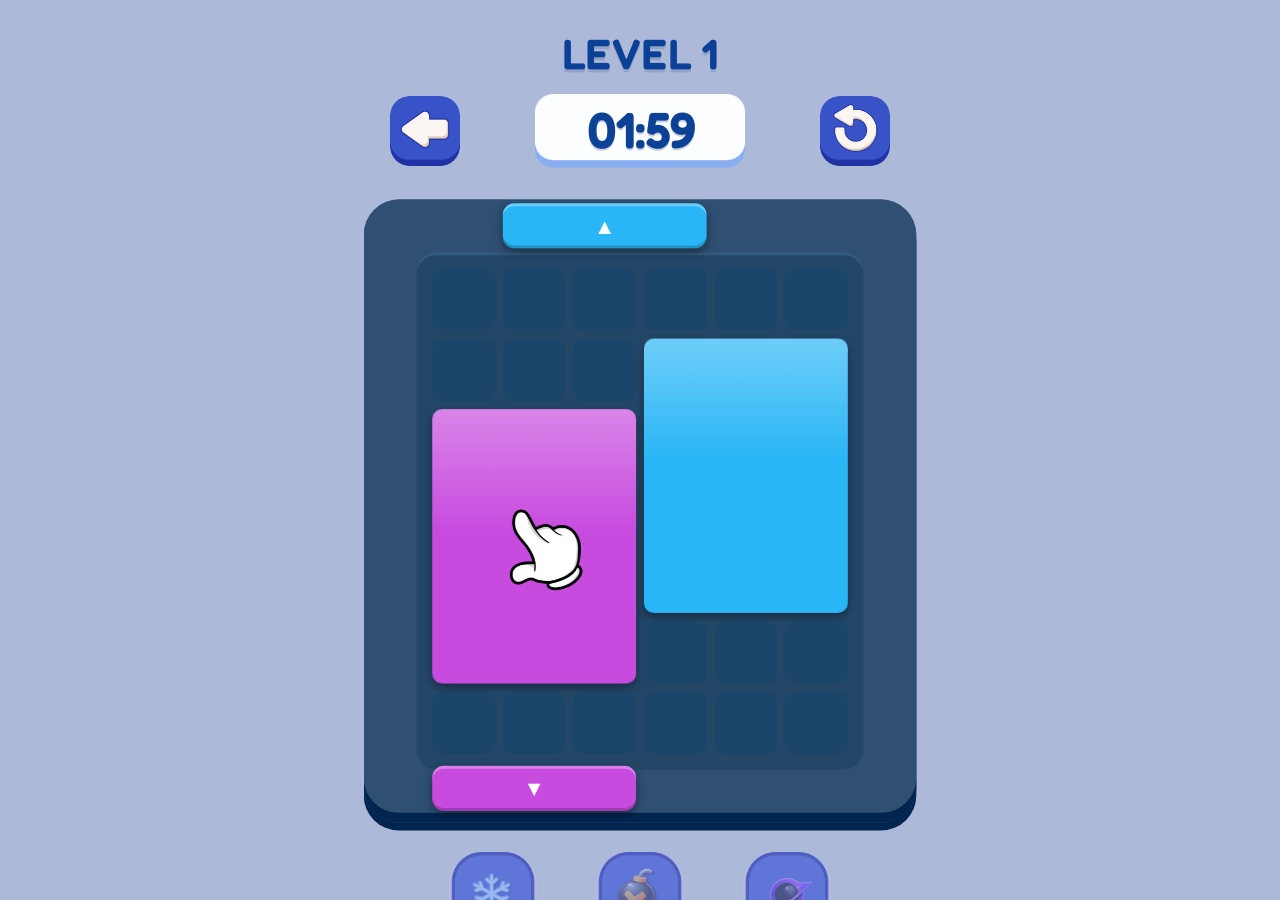
==== commit 3f951c5e: "deploy: 8eed5bf048fc80536ba6be855ddf4b83ea74fe9f" ====
--- a/dev/index.html
+++ b/dev/index.html
@@ -35,6 +35,23 @@
     <div id="scene">
       <div id="board"></div>
     </div>
+    <div id="boosters-bar" aria-label="Boosters">
+      <button class="booster-btn booster-hud-btn" id="booster-freeze" aria-label="Booster locked level 8">
+        <span class="booster-icon"></span>
+        <span class="booster-lvl">Lv.8</span>
+        <span class="booster-lock" aria-hidden="true"></span>
+      </button>
+      <button class="booster-btn booster-hud-btn" id="booster-dynamite" aria-label="Booster locked level 13">
+        <span class="booster-icon"></span>
+        <span class="booster-lvl">Lv.13</span>
+        <span class="booster-lock" aria-hidden="true"></span>
+      </button>
+      <button class="booster-btn booster-hud-btn" id="booster-blackhole" aria-label="Booster locked level 18">
+        <span class="booster-icon"></span>
+        <span class="booster-lvl">Lv.18</span>
+        <span class="booster-lock" aria-hidden="true"></span>
+      </button>
+    </div>
   </div>
 
   <!-- Soft currency panel -->
@@ -58,24 +75,6 @@
     <span id="level-label">Lvl 1</span>
     <button class="nav-btn" id="next-btn">&#x25B6;&#xFE0E;</button>
     <button class="nav-btn" id="editor-btn" title="Level Builder">✎</button>
-  </div>
-
-  <div id="boosters-bar" aria-label="Boosters">
-    <button class="booster-btn booster-hud-btn" id="booster-freeze" aria-label="Booster locked level 8">
-      <span class="booster-icon"></span>
-      <span class="booster-lvl">Lv.8</span>
-      <span class="booster-lock" aria-hidden="true"></span>
-    </button>
-    <button class="booster-btn booster-hud-btn" id="booster-dynamite" aria-label="Booster locked level 13">
-      <span class="booster-icon"></span>
-      <span class="booster-lvl">Lv.13</span>
-      <span class="booster-lock" aria-hidden="true"></span>
-    </button>
-    <button class="booster-btn booster-hud-btn" id="booster-blackhole" aria-label="Booster locked level 18">
-      <span class="booster-icon"></span>
-      <span class="booster-lvl">Lv.18</span>
-      <span class="booster-lock" aria-hidden="true"></span>
-    </button>
   </div>
 
   <!-- Fade overlay -->
@@ -95,12 +94,39 @@
     </div>
   </div>
   <div id="out-time-overlay" style="display:none;" aria-hidden="true">
+    <div class="lose-top-bar" aria-label="Resources">
+      <div class="lose-resource lose-resource-hearts">
+        <span id="lose-heart-count">0</span>
+        <span id="lose-heart-status">FULL</span>
+      </div>
+      <div class="lose-resource lose-resource-coins">
+        <span id="lose-coins-value">0</span>
+      </div>
+    </div>
     <div id="out-time-modal">
-      <div class="out-time-title">Out of Time!</div>
-      <div class="out-time-placeholder">тут будет отправка на гейм овер скрин</div>
-      <button id="out-time-reward" class="out-time-cta">+60 сек(рв)</button>
-      <button id="out-time-soft" class="out-time-cta"></button>
-      <button id="out-time-restart" class="out-time-cta">Restart</button>
+      <button id="out-time-close" class="out-time-close" aria-label="Close">×</button>
+      <div class="out-time-title">OUT OF TIME!</div>
+      <div class="out-time-subtitle"><span>Revive</span> to keep playing</div>
+      <div class="out-time-card">
+        <img src="UI/LoseScreen/timer.png" class="out-time-clock-image" alt="+60 seconds">
+        <div class="out-time-actions">
+          <button id="out-time-soft" class="out-time-action-btn" aria-label="Revive for coins">
+            <img src="UI/LoseScreen/coins_button.png" alt="">
+            <span id="out-time-coin-cost">0</span>
+          </button>
+          <button id="out-time-reward" class="out-time-action-btn" aria-label="Revive free by ad">
+            <img src="UI/LoseScreen/ads_button.png" alt="">
+            <span id="out-time-reward-label">FREE</span>
+          </button>
+        </div>
+      </div>
+      <button id="out-time-restart" class="out-time-hidden-action" aria-hidden="true" tabindex="-1">Restart</button>
+    </div>
+    <div class="lose-offer">
+      <img src="UI/LoseScreen/Offer.png" alt="Premium offer">
+      <button id="out-time-purchase" class="lose-offer-purchase" type="button" aria-label="Purchase premium">
+        <img src="UI/LoseScreen/purchase_button.png" alt="">
+      </button>
     </div>
   </div>
   <div id="booster-reward-overlay" style="display:none;" aria-hidden="true">
--- a/dev/css/game.css
+++ b/dev/css/game.css
@@ -1250,9 +1250,10 @@
 
 /* ── boosters ────────────────────────────────────────────────────────── */
 #boosters-bar {
-    position: fixed;
+    position: absolute;
     left: 50%;
-    bottom: max(18px, env(safe-area-inset-bottom));
+    top: calc(100% + 30px);
+    bottom: auto;
     transform: translateX(-50%);
     z-index: 10001;
     display: flex;
@@ -1904,8 +1905,8 @@
 }
 
 #boosters-bar {
-    bottom: max(22px, env(safe-area-inset-bottom));
-    gap: 16px;
+    top: calc(100% + 30px);
+    gap: 60px;
 }
 
 .booster-hud-btn {
@@ -2086,7 +2087,7 @@
     }
 
     #boosters-bar {
-        gap: 12px;
+        gap: 35px;
     }
 
     .booster-hud-btn {
@@ -2277,3 +2278,359 @@
     pointer-events: none;
     animation: dynamiteBeepRing 0.38s ease-out forwards;
 }
+
+/* ── Lose screen redesign ────────────────────────────────────────────── */
+#out-time-overlay {
+    align-items: center;
+    justify-content: center;
+    gap: clamp(10px, 2vh, 16px);
+    padding: max(18px, env(safe-area-inset-top)) 12px max(18px, env(safe-area-inset-bottom));
+    background: rgba(90, 97, 140, 0.94);
+    border: 0;
+}
+
+.lose-top-bar {
+    position: absolute;
+    top: max(28px, env(safe-area-inset-top));
+    left: 50%;
+    transform: translateX(-50%);
+    width: min(94vw, 520px);
+    display: flex;
+    justify-content: center;
+    gap: clamp(26px, 7vw, 54px);
+    z-index: 4;
+}
+
+.lose-resource {
+    position: relative;
+    display: flex;
+    align-items: center;
+    width: min(31.5vw, 171px);
+    aspect-ratio: 244 / 96;
+    background-position: center;
+    background-size: 100% 100%;
+    background-repeat: no-repeat;
+    padding: 0 clamp(20px, 3.8vw, 30px) 0 clamp(62px, 11.2vw, 70px);
+}
+
+.lose-resource-hearts {
+    background-image: url('../UI/LoseScreen/heart.png');
+}
+
+.lose-resource-coins {
+    background-image: url('../UI/LoseScreen/coins.png');
+}
+
+#lose-heart-count {
+    position: absolute;
+    left: clamp(29px, 5.2vw, 36px);
+    top: 50%;
+    transform: translate(-50%, -50%);
+    min-width: 1ch;
+    text-align: center;
+    color: #ffffff;
+    font-family: 'Open Sans', sans-serif;
+    font-weight: 800;
+    font-size: clamp(22px, 4.42vw, 34px);
+    line-height: 1;
+    pointer-events: none;
+    text-shadow:
+        -1px -1px 0 #b50000,
+        1px -1px 0 #b50000,
+        -1px 1px 0 #b50000,
+        1px 1px 0 #b50000,
+        0 2px 0 rgba(120, 0, 0, 0.45);
+}
+
+.lose-resource-icon {
+    width: clamp(52px, 10vw, 70px);
+    height: clamp(52px, 10vw, 70px);
+    position: relative;
+    z-index: 2;
+    margin-right: clamp(-20px, -3.5vw, -16px);
+    filter: drop-shadow(0 3px 8px rgba(0, 0, 0, 0.33));
+    pointer-events: none;
+}
+
+.lose-resource-panel {
+    min-width: clamp(136px, 26vw, 174px);
+    height: clamp(48px, 8.5vw, 58px);
+    display: flex;
+    align-items: center;
+    justify-content: center;
+    background: center/100% 100% no-repeat url('../core_universal_back.png');
+    padding: 0 clamp(14px, 3vw, 22px) 0 clamp(24px, 4vw, 34px);
+}
+
+#lose-heart-status,
+#lose-coins-value {
+    display: block;
+    width: 100%;
+    text-align: center;
+    color: #0f3b8e;
+    font-family: 'Open Sans', sans-serif;
+    font-weight: 800;
+    font-size: clamp(18px, 3.9vw, 31px);
+    line-height: 1;
+    letter-spacing: 0.01em;
+    white-space: nowrap;
+    text-shadow: 0 1px 0 rgba(255, 255, 255, 0.45);
+}
+
+#lose-heart-status.not-full {
+    font-size: clamp(15px, 3.1vw, 24px);
+}
+
+.lose-resource-plus {
+    position: absolute;
+    left: clamp(34px, 6vw, 44px);
+    bottom: clamp(-14px, -2vw, -10px);
+    width: clamp(34px, 6.5vw, 44px);
+    height: clamp(34px, 6.5vw, 44px);
+    border: 0;
+    padding: 0;
+    background: none;
+    z-index: 3;
+}
+
+.lose-resource-plus img {
+    width: 100%;
+    height: 100%;
+    display: block;
+}
+
+#out-time-modal {
+    width: min(88vw, 470px);
+    margin-top: clamp(84px, 13vh, 112px);
+    border-radius: 28px;
+    border: 2px solid #d9deea;
+    background: #eceef4;
+    box-shadow:
+        inset 0 -4px 0 #7fa8e6,
+        0 18px 30px rgba(8, 14, 41, 0.34);
+    padding: clamp(18px, 5vw, 24px) clamp(16px, 4vw, 18px) clamp(22px, 5vw, 26px);
+    scale: 0.9;
+    transform-origin: center top;
+}
+
+#out-time-modal,
+#out-time-modal * {
+    font-family: 'Open Sans', sans-serif !important;
+}
+
+.lose-offer {
+    width: min(79.2vw, 423px);
+    margin-top: -26px;
+    position: relative;
+    max-width: 100%;
+}
+
+.lose-offer img {
+    width: 100%;
+    height: auto;
+    display: block;
+}
+
+.lose-offer-purchase {
+    border: 0;
+    background: transparent;
+    padding: 0;
+    margin: clamp(-52px, -7vh, -40px) auto 0;
+    width: min(52.2vw, 248px);
+    display: block;
+    position: relative;
+    z-index: 2;
+    cursor: pointer;
+}
+
+.lose-offer-purchase img {
+    width: 100%;
+    height: auto;
+    display: block;
+}
+
+.out-time-close {
+    right: 10px;
+    top: 8px;
+    width: 38px;
+    height: 38px;
+    border: 0;
+    border-radius: 0;
+    background: transparent;
+    color: #8fa0c8;
+    font-size: 50px;
+    line-height: 0.62;
+    box-shadow: none;
+}
+
+.out-time-title {
+    width: 100%;
+    margin: 8px 0 0;
+    border: 0;
+    border-radius: 0;
+    background: none;
+    box-shadow: none;
+    color: #444770;
+    text-align: center;
+    font-weight: 800;
+    font-size: clamp(28px, 6.8vw, 48px);
+    line-height: 0.95;
+    letter-spacing: 0.008em;
+}
+
+.out-time-subtitle {
+    margin-top: 2px;
+    text-align: center;
+    font-weight: 500;
+    font-size: clamp(15px, 3.74vw, 29px);
+    color: #474b75;
+    line-height: 1.05;
+}
+
+.out-time-subtitle span {
+    color: #2e9d26;
+}
+
+.out-time-card {
+    margin-top: clamp(14px, 3vw, 18px);
+    border: 0;
+    border-radius: 22px;
+    background: #d0d7e7;
+    box-shadow: inset 0 1px 0 rgba(255, 255, 255, 0.45);
+    padding: clamp(14px, 4vw, 20px) clamp(10px, 2vw, 14px) clamp(14px, 3vw, 18px);
+}
+
+.out-time-clock-image {
+    display: block;
+    width: min(40vw, 205px);
+    margin: 0 auto;
+    filter: drop-shadow(0 6px 8px rgba(0, 30, 97, 0.22));
+}
+
+.out-time-actions {
+    margin-top: clamp(12px, 3vw, 16px);
+    display: flex;
+    align-items: center;
+    justify-content: center;
+    gap: clamp(12px, 2.8vw, 20px);
+}
+
+.out-time-action-btn {
+    border: 0;
+    background: transparent;
+    padding: 0;
+    margin: 0;
+    position: relative;
+    width: min(39vw, 196px);
+    cursor: pointer;
+}
+
+.out-time-action-btn.is-disabled,
+.out-time-action-btn:disabled {
+    cursor: default;
+}
+
+.out-time-action-btn.is-disabled img,
+.out-time-action-btn:disabled img {
+    filter: grayscale(0.15) brightness(0.78);
+}
+
+.out-time-action-btn.is-disabled #out-time-coin-cost,
+.out-time-action-btn:disabled #out-time-coin-cost {
+    opacity: 0.78;
+}
+
+.out-time-action-btn img {
+    width: 100%;
+    height: auto;
+    display: block;
+}
+
+#out-time-soft img {
+    transform: translateX(-2px);
+}
+
+#out-time-coin-cost {
+    position: absolute;
+    inset: 0 0 0 34%;
+    display: flex;
+    align-items: center;
+    justify-content: center;
+    transform: translate(-4px, -3px);
+    font-weight: 800;
+    font-size: 34px;
+    line-height: 1;
+    color: #edf8fa;
+    text-shadow:
+        0 2px 0 rgba(27, 77, 20, 0.46),
+        -1px -1px 0 #2f9b1b,
+        1px -1px 0 #2f9b1b,
+        -1px 1px 0 #2f9b1b,
+        1px 1px 0 #2f9b1b;
+}
+
+#out-time-reward-label {
+    position: absolute;
+    inset: 0 0 0 34%;
+    display: flex;
+    align-items: center;
+    justify-content: center;
+    transform: translate(-4px, -3px);
+    font-weight: 800;
+    font-size: 34px;
+    line-height: 1;
+    color: #edf8fa;
+    text-shadow:
+        0 2px 0 rgba(22, 68, 154, 0.5),
+        -1px -1px 0 #1f66c6,
+        1px -1px 0 #1f66c6,
+        -1px 1px 0 #1f66c6,
+        1px 1px 0 #1f66c6;
+}
+
+.out-time-hidden-action {
+    display: none !important;
+}
+
+.out-time-placeholder,
+.out-time-cta,
+.out-time-price,
+.out-time-clock,
+.out-time-plus,
+.out-time-note {
+    display: none !important;
+}
+
+@media (max-width: 460px) {
+    #out-time-overlay {
+        padding-left: 8px;
+        padding-right: 8px;
+    }
+
+    #out-time-modal {
+        width: calc(100vw - 16px);
+    }
+
+    .lose-offer {
+        width: calc((100vw - 16px) * 0.9);
+    }
+
+    .lose-offer-purchase {
+        width: min(55.8vw, 225px);
+        margin-top: clamp(-48px, -8vh, -34px);
+    }
+
+    .out-time-close {
+        right: 6px;
+        top: 6px;
+    }
+
+    .out-time-action-btn {
+        width: min(41vw, 182px);
+    }
+
+    #out-time-coin-cost,
+    #out-time-reward-label {
+        font-size: 27px;
+    }
+}
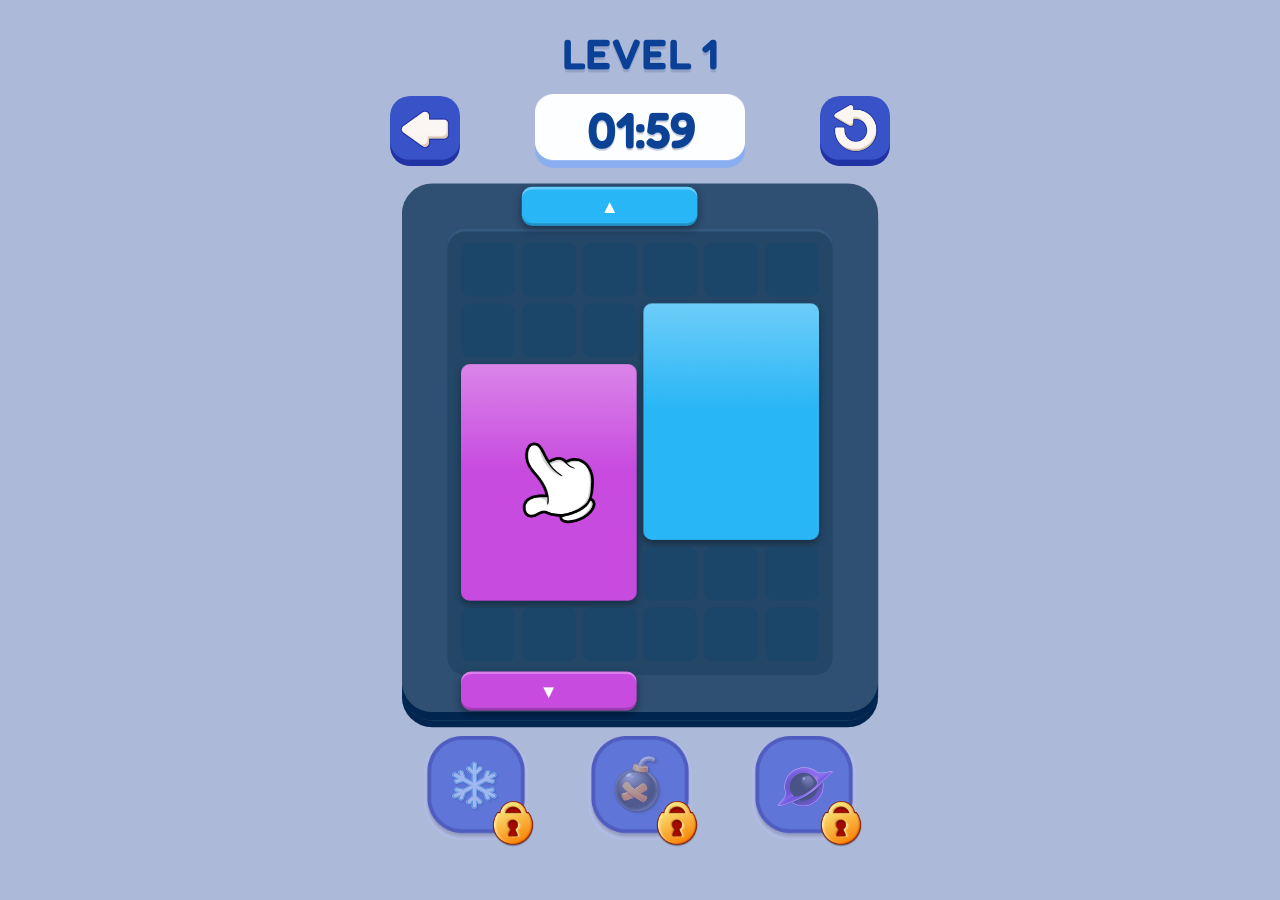
==== commit 23b7834d: "deploy: f9f2d6b87de9b6b004d1819549c3173c5a243d09" ====
--- a/dev/index.html
+++ b/dev/index.html
@@ -35,35 +35,35 @@
     <div id="scene">
       <div id="board"></div>
     </div>
-    <div id="boosters-bar" aria-label="Boosters">
-      <button class="booster-btn booster-hud-btn" id="booster-freeze" aria-label="Booster locked level 8">
-        <span class="booster-icon"></span>
-        <span class="booster-lvl">Lv.8</span>
-        <span class="booster-lock" aria-hidden="true"></span>
-      </button>
-      <button class="booster-btn booster-hud-btn" id="booster-dynamite" aria-label="Booster locked level 13">
-        <span class="booster-icon"></span>
-        <span class="booster-lvl">Lv.13</span>
-        <span class="booster-lock" aria-hidden="true"></span>
-      </button>
-      <button class="booster-btn booster-hud-btn" id="booster-blackhole" aria-label="Booster locked level 18">
-        <span class="booster-icon"></span>
-        <span class="booster-lvl">Lv.18</span>
-        <span class="booster-lock" aria-hidden="true"></span>
-      </button>
-    </div>
+  </div>
+  <div id="boosters-bar" aria-label="Boosters">
+    <button class="booster-btn booster-hud-btn" id="booster-freeze" aria-label="Booster locked level 8">
+      <span class="booster-icon"></span>
+      <span class="booster-lvl">Lv.8</span>
+      <span class="booster-lock" aria-hidden="true"></span>
+    </button>
+    <button class="booster-btn booster-hud-btn" id="booster-dynamite" aria-label="Booster locked level 13">
+      <span class="booster-icon"></span>
+      <span class="booster-lvl">Lv.13</span>
+      <span class="booster-lock" aria-hidden="true"></span>
+    </button>
+    <button class="booster-btn booster-hud-btn" id="booster-blackhole" aria-label="Booster locked level 18">
+      <span class="booster-icon"></span>
+      <span class="booster-lvl">Lv.18</span>
+      <span class="booster-lock" aria-hidden="true"></span>
+    </button>
   </div>
 
   <!-- Soft currency panel -->
   <div id="soft-currency">
-    <img src="coin.png" class="sc-coin" alt="">
+    <img data-src="coin.png" class="sc-coin" alt="" decoding="async">
     <div class="sc-panel">
       <span id="sc-value">50</span>
     </div>
   </div>
 
   <div id="hearts">
-    <img src="heart.png" class="heart-heart" alt="">
+    <img data-src="heart.png" class="heart-heart" alt="" decoding="async">
     <div class="heart-panel">
       <span id="heart-value">50</span>
     </div>
@@ -108,14 +108,14 @@
       <div class="out-time-title">OUT OF TIME!</div>
       <div class="out-time-subtitle"><span>Revive</span> to keep playing</div>
       <div class="out-time-card">
-        <img src="UI/LoseScreen/timer.png" class="out-time-clock-image" alt="+60 seconds">
+        <img data-src="UI/LoseScreen/timer.png" class="out-time-clock-image" alt="+60 seconds" decoding="async">
         <div class="out-time-actions">
           <button id="out-time-soft" class="out-time-action-btn" aria-label="Revive for coins">
-            <img src="UI/LoseScreen/coins_button.png" alt="">
+            <img data-src="UI/LoseScreen/coins_button.png" alt="" decoding="async">
             <span id="out-time-coin-cost">0</span>
           </button>
           <button id="out-time-reward" class="out-time-action-btn" aria-label="Revive free by ad">
-            <img src="UI/LoseScreen/ads_button.png" alt="">
+            <img data-src="UI/LoseScreen/ads_button.png" alt="" decoding="async">
             <span id="out-time-reward-label">FREE</span>
           </button>
         </div>
@@ -123,9 +123,9 @@
       <button id="out-time-restart" class="out-time-hidden-action" aria-hidden="true" tabindex="-1">Restart</button>
     </div>
     <div class="lose-offer">
-      <img src="UI/LoseScreen/Offer.png" alt="Premium offer">
+      <img data-src="UI/LoseScreen/Offer.png" alt="Premium offer" decoding="async">
       <button id="out-time-purchase" class="lose-offer-purchase" type="button" aria-label="Purchase premium">
-        <img src="UI/LoseScreen/purchase_button.png" alt="">
+        <img data-src="UI/LoseScreen/purchase_button.png" alt="" decoding="async">
       </button>
     </div>
   </div>
@@ -144,11 +144,11 @@
     <div id="quit-modal">
       <div class="quit-title">QUIT LEVEL?</div>
       <div class="quit-panel">
-        <img src="heart_broken.png" class="" width="60%" height="auto">
+        <img data-src="heart_broken.png" class="" width="60%" height="auto" decoding="async">
         <div class="quit-warning">You will lose a life!</div>
       </div>
         <button id="quit-quit" class="quit-quit">QUIT</button>
-      <button id="quit-close" class="quit-close"><img src="btn_close.png" width="56px" height="56px"/></button>
+      <button id="quit-close" class="quit-close"><img data-src="btn_close.png" width="56px" height="56px" decoding="async"/></button>
     </div>
   </div>
 
--- a/dev/css/game.css
+++ b/dev/css/game.css
@@ -353,6 +353,7 @@
 .figure.dragging {
     cursor: grabbing;
     z-index: 20;
+    will-change: left, top, transform;
     transform: scale(1.07) translateY(-6px);
     transition: left 0.07s ease-out, top 0.07s ease-out,
         transform 0.12s ease-out, filter 0.12s ease-out;
@@ -426,6 +427,7 @@
     position: absolute;
     z-index: 5;
     pointer-events: none;
+    will-change: left, top;
     transition: left 0.05s ease-out, top 0.05s ease-out;
 }
 
@@ -1250,10 +1252,10 @@
 
 /* ── boosters ────────────────────────────────────────────────────────── */
 #boosters-bar {
-    position: absolute;
+    position: fixed;
     left: 50%;
-    top: calc(100% + 30px);
-    bottom: auto;
+    top: auto;
+    bottom: 60px;
     transform: translateX(-50%);
     z-index: 10001;
     display: flex;
@@ -1905,14 +1907,13 @@
 }
 
 #boosters-bar {
-    top: calc(100% + 30px);
     gap: 60px;
 }
 
 .booster-hud-btn {
     position: relative;
-    width: clamp(68px, 12.8vw, 90px);
-    height: clamp(68px, 12.8vw, 90px);
+    width: clamp(78px, 14.72vw, 104px);
+    height: clamp(78px, 14.72vw, 104px);
     border: 0;
     border-radius: clamp(18px, 3.6vw, 24px);
     background: center/100% 100% no-repeat url('../UI/GameScreen/booster_background.png');
@@ -1997,6 +1998,13 @@
     display: block;
 }
 
+.booster-hud-btn.has-plus .booster-lvl {
+    background-image: url('../ic_plus.png');
+    color: transparent;
+    font-size: 0;
+    line-height: 0;
+}
+
 .booster-hud-btn .booster-lock {
     position: absolute;
     z-index: 3;
@@ -2054,6 +2062,13 @@
     font-size: 16px;
 }
 
+.booster-hud-btn.unlocked.has-plus .booster-lvl {
+    background: center/100% 100% no-repeat url('../ic_plus.png');
+    color: transparent;
+    font-size: 0;
+    line-height: 0;
+}
+
 @media (max-width: 680px) {
     #hud-top {
         top: calc(max(12px, env(safe-area-inset-top)) + 14px);
@@ -2091,8 +2106,8 @@
     }
 
     .booster-hud-btn {
-        width: 72px;
-        height: 72px;
+        width: 83px;
+        height: 83px;
     }
 }
 
